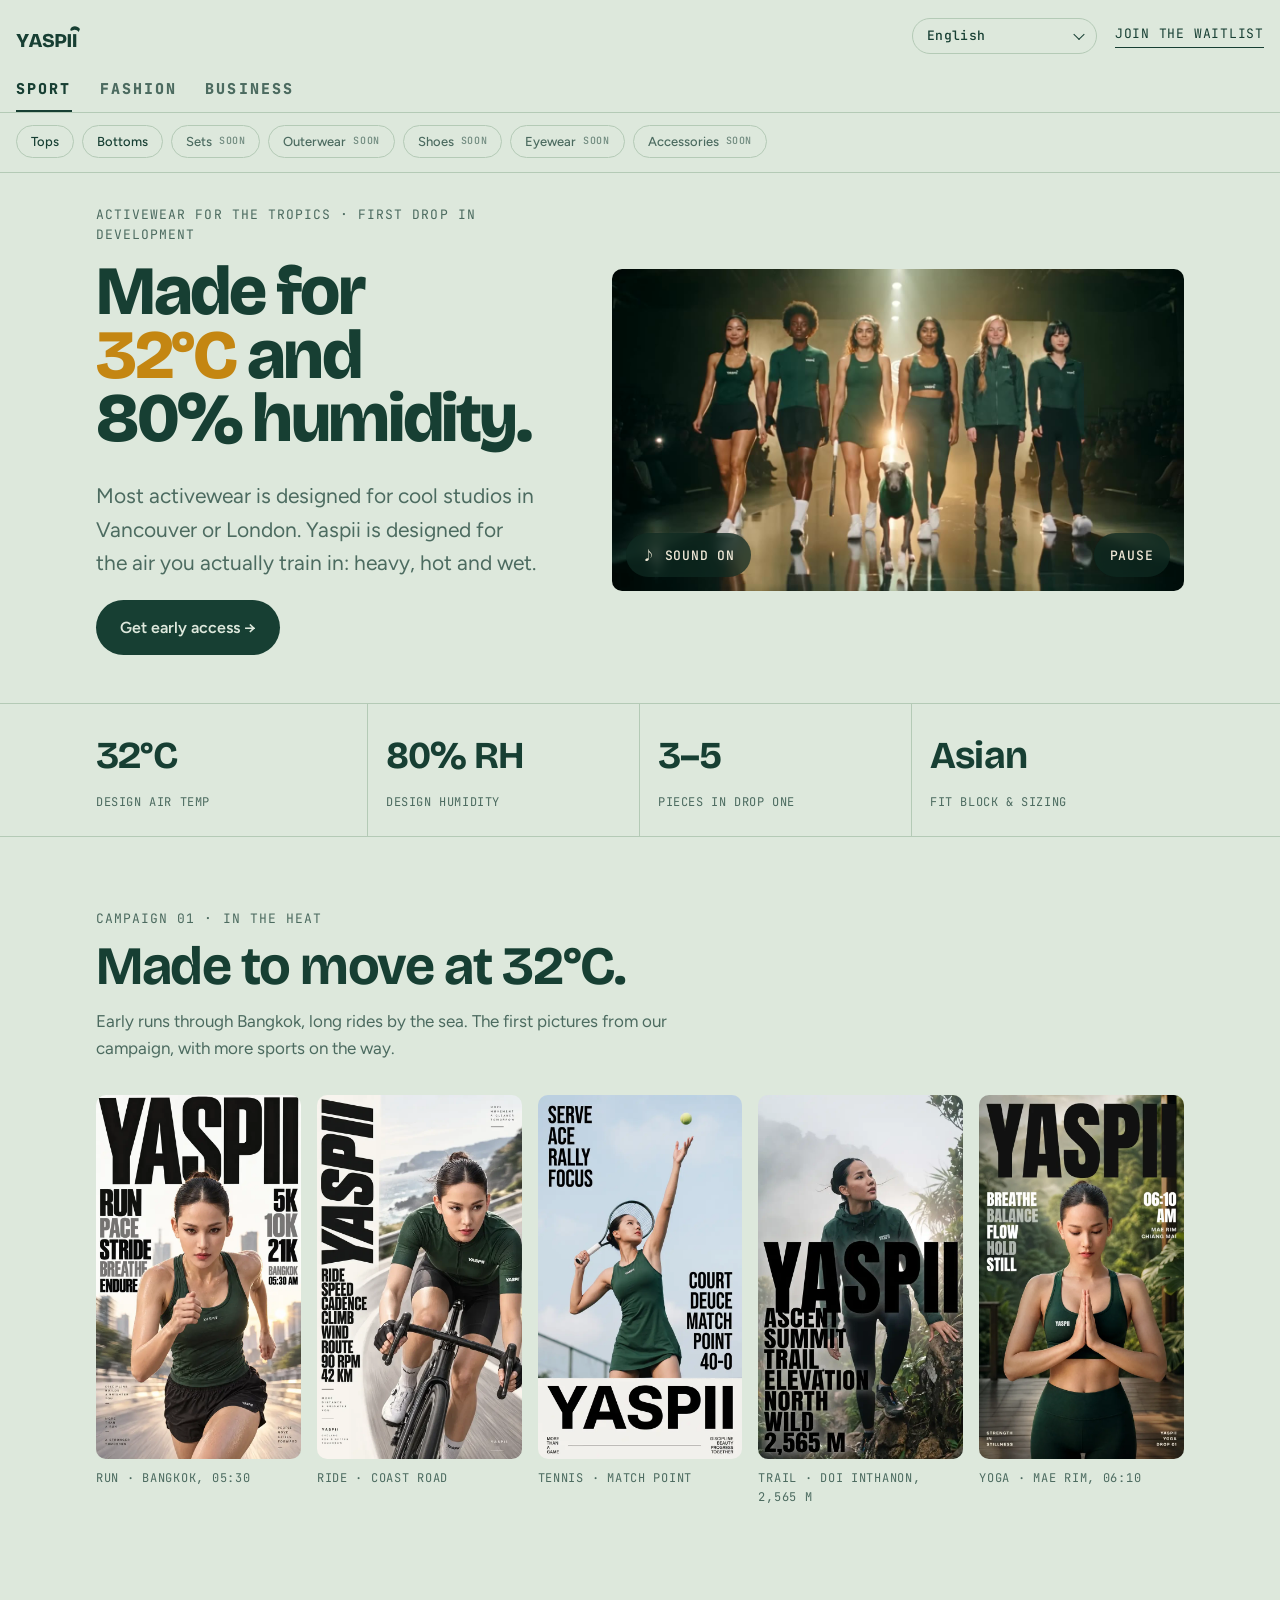
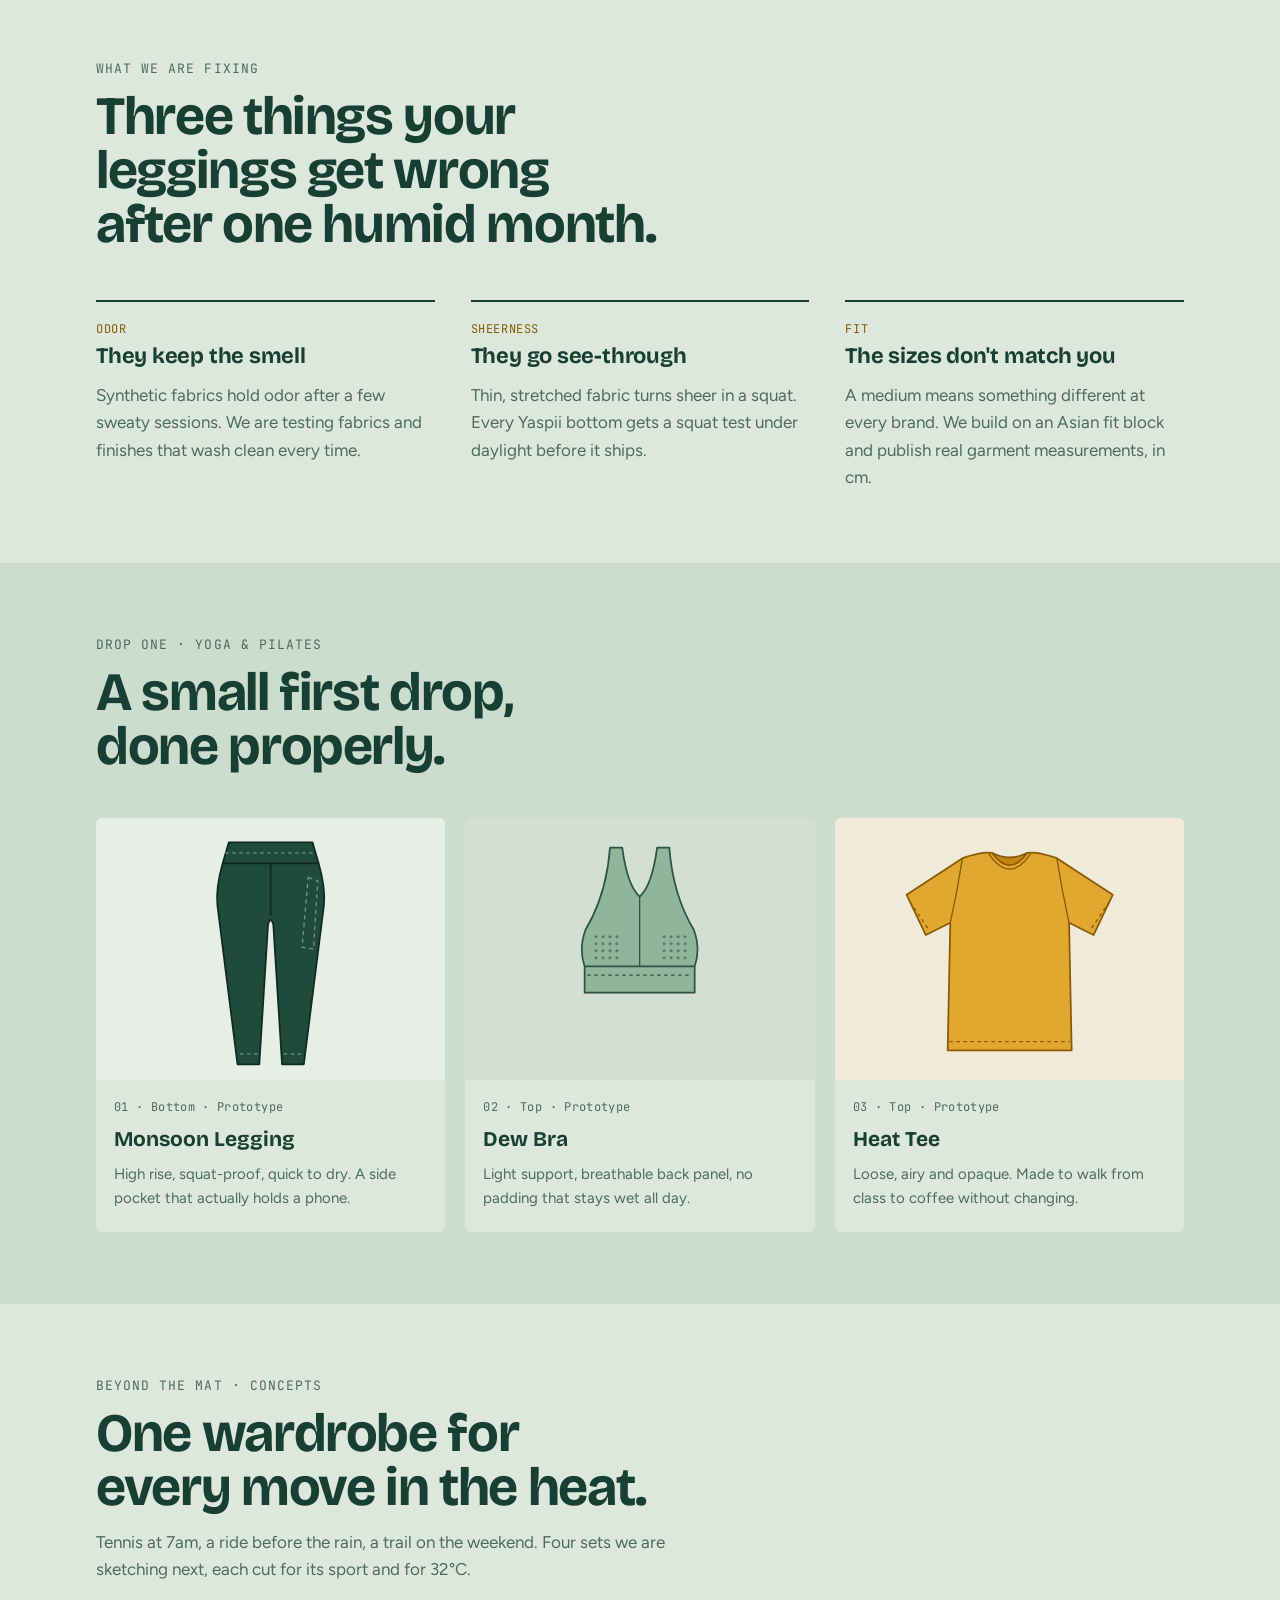
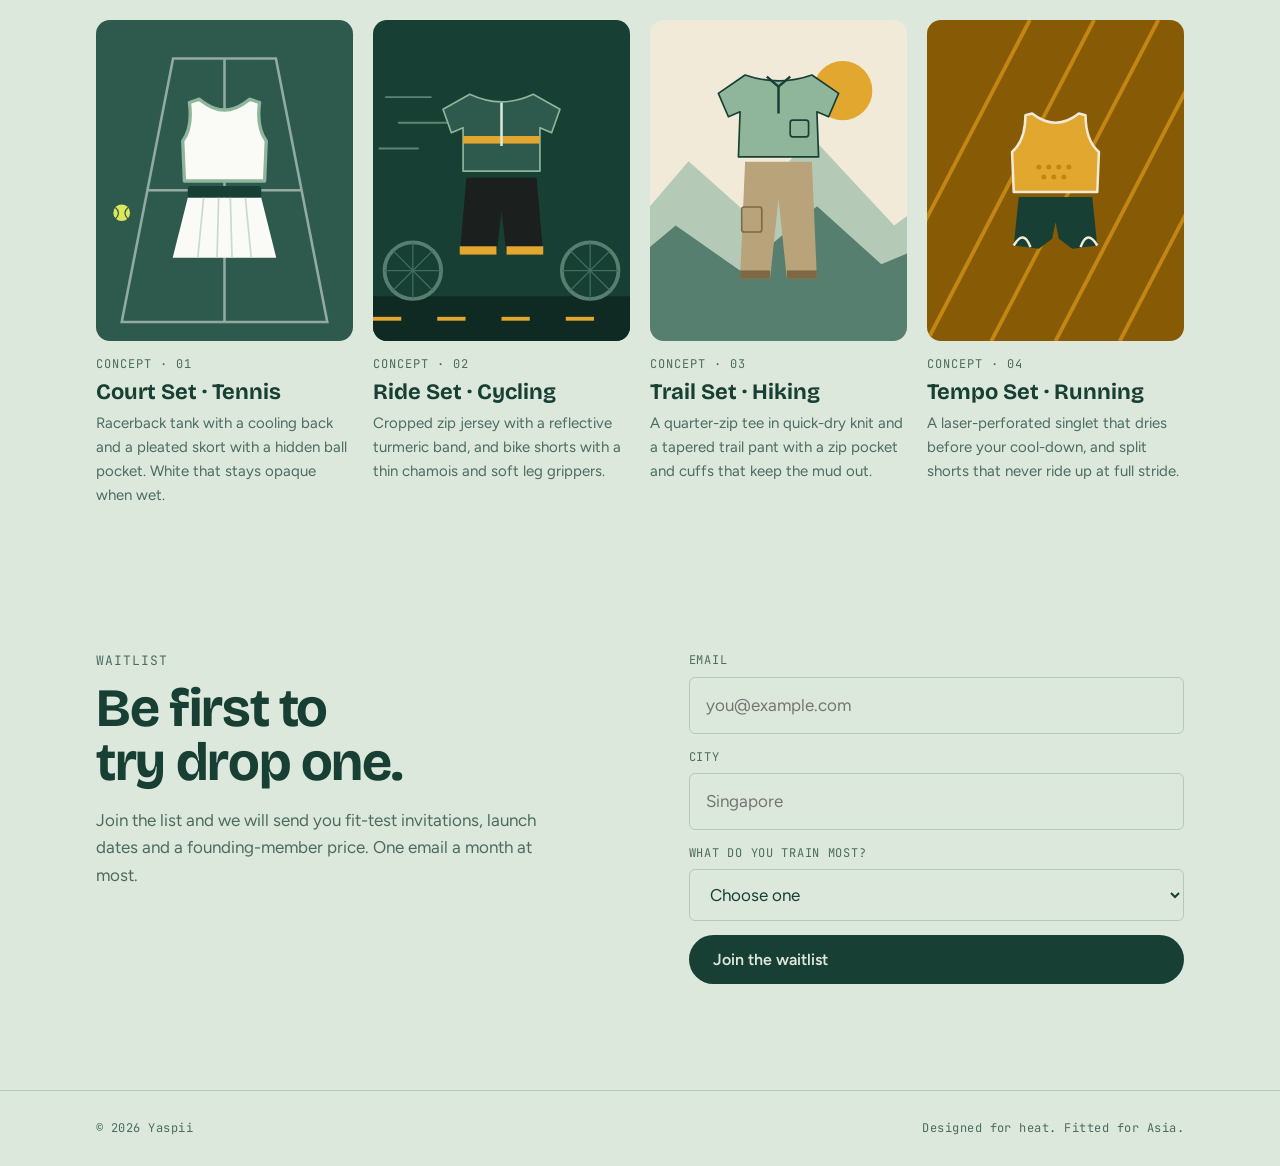
==== index.html @ 57b49bcf "Site: SPORT/FASHION/BUSINESS lines, 10-language switcher, expanded sports list, remove meal tool" ====
<!doctype html>
<html lang="en">
<head>
<meta charset="utf-8">
<meta name="viewport" content="width=device-width, initial-scale=1, viewport-fit=cover">
<title>Yaspii</title>
<link rel="icon" href="img/favicon-32.png" sizes="32x32">
<link rel="apple-touch-icon" href="img/favicon-180.png">
<meta name="description" content="Yaspii — activewear designed for heat, humidity and Asian fit. Join the waitlist for the first drop.">
<link rel="preconnect" href="https://fonts.googleapis.com">
<link rel="preconnect" href="https://fonts.gstatic.com" crossorigin>
<link rel="stylesheet" href="https://fonts.googleapis.com/css2?family=Bricolage+Grotesque:opsz,wght@12..96,500;12..96,700;12..96,800&family=Figtree:wght@400;500;600&family=JetBrains+Mono:wght@400;500&family=Noto+Sans+SC:wght@400;600;800&family=Noto+Sans+Thai:wght@400;600;800&display=swap">
<style>
/* Layout: celadon editorial — type-led hero, a 16:9 film band, a spec strip, then quiet sections on a celadon ground */
:root{
  --bg:#DDE8DC;
  --surface:#CCDCCD;
  --ink:#173F33;
  --muted:#4C6B60;
  --line:#B4CAB6;
  --accent:#C48612;
  --accent-text:#875B05;
  --accent-ink:#173F33;
  --display:"Bricolage Grotesque","Noto Sans Thai","Noto Sans SC","Noto Sans Khmer","Noto Sans Lao","Noto Sans Myanmar",ui-sans-serif,system-ui,sans-serif;
  --body:"Figtree","Noto Sans Thai","Noto Sans SC","Noto Sans Khmer","Noto Sans Lao","Noto Sans Myanmar",ui-sans-serif,system-ui,sans-serif;
  --mono:"JetBrains Mono","Noto Sans Thai","Noto Sans SC",ui-monospace,SFMono-Regular,Menlo,monospace;
}
@media (prefers-color-scheme:dark){:root:not([data-theme="light"]){
  --bg:#0F2A22;--surface:#16352C;--ink:#E1ECE2;--muted:#9DB7AA;--line:#27463C;--accent:#E9B24A;--accent-text:#E9B24A;--accent-ink:#0F2A22;color-scheme:dark}}
:root[data-theme="dark"]{--bg:#0F2A22;--surface:#16352C;--ink:#E1ECE2;--muted:#9DB7AA;--line:#27463C;--accent:#E9B24A;--accent-text:#E9B24A;--accent-ink:#0F2A22;color-scheme:dark}

*{box-sizing:border-box}
body{margin:0;background:var(--bg);color:var(--ink);font-family:var(--body);font-size:17px;line-height:1.6;-webkit-font-smoothing:antialiased}
.wrap{max-width:1120px;margin:0 auto;padding-left:max(16px,env(safe-area-inset-left,0px));padding-right:max(16px,env(safe-area-inset-right,0px))}
a{color:inherit}
:focus-visible{outline:2px solid var(--accent);outline-offset:3px}

/* nav */
nav .wrap{display:flex;justify-content:space-between;align-items:center;padding-block:22px}
.logo{font-family:var(--display);font-weight:800;font-size:26px;letter-spacing:-.02em;text-decoration:none}
.logo{display:inline-flex;color:var(--ink)}.logo svg{height:24px;width:auto;display:block}
.navr{display:flex;align-items:center;gap:18px;flex-wrap:wrap;justify-content:flex-end}
.lang{display:flex;border:1px solid var(--line);border-radius:999px;padding:3px}
.lang button{font:500 12px/1 var(--mono);letter-spacing:.04em;color:var(--muted);background:none;border:0;border-radius:999px;padding:7px 10px;cursor:pointer}
.lang button[aria-pressed="true"]{background:var(--ink);color:var(--bg)}
:lang(th) h1,:lang(zh-CN) h1{line-height:1.12;letter-spacing:-.01em}
:lang(th) h2,:lang(zh-CN) h2{line-height:1.25;letter-spacing:0}
:lang(th) .eyebrow,:lang(th) .tag,:lang(th) label,:lang(th) .spec small,:lang(zh-CN) .eyebrow,:lang(zh-CN) .tag,:lang(zh-CN) label,:lang(zh-CN) .spec small{letter-spacing:.02em}
@media (max-width:520px){.navlink{display:none}}
.navlink{font-family:var(--mono);font-size:13px;letter-spacing:.06em;text-transform:uppercase;text-decoration:none;border-bottom:1px solid var(--ink);padding-bottom:2px}

/* hero */
.hero .wrap{padding-block:32px 48px;display:grid;gap:32px}
.hero-text{display:grid;gap:28px;align-content:center}
@media (min-width:1000px){.hero .wrap{grid-template-columns:minmax(0,.9fr) minmax(0,1.1fr);align-items:center;gap:48px}.hero h1{font-size:clamp(48px,5.4vw,80px)}.hero .hero-row{gap:20px}}
.eyebrow{font-family:var(--mono);font-size:13px;letter-spacing:.08em;text-transform:uppercase;color:var(--muted)}
h1{font-family:var(--display);font-weight:800;font-size:clamp(46px,9vw,118px);line-height:.92;letter-spacing:-.035em;margin:14px 0 0;text-wrap:balance}
h1 em{font-style:normal;color:var(--accent)}
.lede{font-size:clamp(18px,2vw,21px);max-width:34ch;color:var(--muted);margin:0}
.hero-row{display:flex;flex-wrap:wrap;gap:32px;align-items:end;justify-content:space-between}
.btn{display:inline-flex;align-items:center;gap:10px;background:var(--ink);color:var(--bg);font-family:var(--body);font-weight:600;font-size:16px;padding:15px 24px;border-radius:999px;text-decoration:none;border:0;cursor:pointer}
.btn:hover{background:var(--accent);color:var(--accent-ink)}

/* film */
.film .wrap{padding-block:0 48px}
.hero-video{display:block;width:100%;max-width:100%;aspect-ratio:16/9;object-fit:cover;border-radius:6px;background:var(--surface)}

/* spec strip */
.spec{border-block:1px solid var(--line)}
.spec .wrap{display:grid;grid-template-columns:repeat(4,1fr);padding-block:0}
.spec .wrap>div{padding:22px 18px 22px 0;border-right:1px solid var(--line)}
.spec .wrap>div:last-child{border-right:0}
.spec .wrap>div+div{padding-left:18px}
.spec b{display:block;font-family:var(--display);font-weight:700;font-size:clamp(26px,3.4vw,38px);letter-spacing:-.02em;font-variant-numeric:tabular-nums}
.spec small{font-family:var(--mono);font-size:12px;letter-spacing:.05em;text-transform:uppercase;color:var(--muted)}
@media (max-width:720px){.spec .wrap{grid-template-columns:repeat(2,1fr)}.spec .wrap>div:nth-child(2){border-right:0}.spec .wrap>div:nth-child(-n+2){border-bottom:1px solid var(--line)}.spec .wrap>div:nth-child(3){padding-left:0}}

/* sections */
section{padding-block:72px}
h2{font-family:var(--display);font-weight:700;font-size:clamp(32px,4.6vw,54px);line-height:1;letter-spacing:-.025em;margin:10px 0 0;text-wrap:balance;max-width:18ch}
.problems{display:grid;grid-template-columns:repeat(3,1fr);gap:36px;margin-top:48px}
.problems article{min-width:0;border-top:2px solid var(--ink);padding-top:18px}
.problems h3{font-family:var(--display);font-weight:700;font-size:22px;letter-spacing:-.01em;margin:0 0 8px}
.problems p{margin:0;color:var(--muted)}
.tag{font-family:var(--mono);font-size:12px;color:var(--accent-text);letter-spacing:.05em;text-transform:uppercase}
@media (max-width:820px){.problems{grid-template-columns:1fr;gap:28px}}

/* drop */
.drop{background:var(--surface)}
.pieces{display:grid;grid-template-columns:repeat(3,1fr);gap:20px;margin-top:44px}
.piece{background:var(--bg);border-radius:6px;overflow:hidden;min-width:0;display:flex;flex-direction:column}
.swatch{aspect-ratio:4/3;max-width:100%;position:relative;background:var(--sw)}
.swatch svg{position:absolute;inset:0;width:100%;height:100%}
.piece .info{padding:18px 18px 22px;display:grid;gap:6px}
.piece h3{font-family:var(--display);font-weight:700;font-size:21px;margin:0}
.piece p{margin:0;color:var(--muted);font-size:15px}
.meta{font-family:var(--mono);font-size:12px;color:var(--muted);letter-spacing:.03em}
@media (max-width:820px){.pieces{grid-template-columns:1fr}}

/* waitlist */
.join .wrap{display:grid;grid-template-columns:1.1fr 1fr;gap:48px;align-items:start}
.join p{color:var(--muted);max-width:42ch}
form{display:grid;gap:14px}
label{font-family:var(--mono);font-size:12px;letter-spacing:.06em;text-transform:uppercase;color:var(--muted)}
input,select{width:100%;font:inherit;font-size:17px;color:var(--ink);background:var(--bg);border:1px solid var(--line);border-radius:6px;padding:14px 16px}
input:focus,select:focus{outline:2px solid var(--accent);outline-offset:0;border-color:transparent}
.field{display:grid;gap:6px}
.note{font-size:14px;color:var(--muted);min-height:1.4em;margin:0}
@media (max-width:820px){.join .wrap{grid-template-columns:1fr;gap:28px}}

footer{border-top:1px solid var(--line)}
footer .wrap{display:flex;flex-wrap:wrap;gap:16px;justify-content:space-between;padding-block:28px;font-family:var(--mono);font-size:12px;color:var(--muted);letter-spacing:.04em}

@media (prefers-reduced-motion:no-preference){
  h1{animation:rise .9s cubic-bezier(.2,.7,.2,1) both}
  @keyframes rise{from{transform:translateY(18px);opacity:.15}to{transform:none;opacity:1}}
}
/* moves: 4 concept sets with animated scenes */
.mv-lede{color:var(--muted);max-width:52ch;margin:14px 0 0}
.mv-grid{display:grid;grid-template-columns:repeat(4,minmax(0,1fr));gap:20px;margin-top:36px}
@media (max-width:980px){.mv-grid{grid-template-columns:repeat(2,minmax(0,1fr))}}
@media (max-width:520px){.mv-grid{grid-template-columns:1fr}}
.mv-scene{width:100%;height:auto;display:block;border-radius:14px}
.mv-meta{font-family:var(--mono);font-size:12px;letter-spacing:.08em;text-transform:uppercase;color:var(--muted);margin-top:14px}
.mv-card h3{font-family:var(--display);font-size:22px;line-height:1.15;margin:6px 0 6px}
.mv-card p{margin:0;color:var(--muted);font-size:15px}
.mv-fit{animation:mvBob 3s ease-in-out infinite}
.mv-ball-x{animation:mvBallX 1.6s linear infinite alternate}
.mv-ball-y{animation:mvBallY .8s cubic-bezier(.3,0,.7,1) infinite alternate}
.mv-wheel{animation:mvSpin 1s linear infinite}
.mv-road{animation:mvRoad .8s linear infinite}
.mv-speed{animation:mvSpeed 1.2s ease-in-out infinite}
.mv-far{animation:mvDrift 14s ease-in-out infinite alternate}
.mv-near{animation:mvDrift 9s ease-in-out infinite alternate-reverse}
.mv-sun{animation:mvSun 6s ease-in-out infinite alternate}
.mv-lanes{animation:mvLanes .9s linear infinite}
.mv-fit,.mv-ball-x,.mv-ball-y,.mv-road,.mv-speed,.mv-far,.mv-near,.mv-sun,.mv-lanes{transform-box:view-box}
@keyframes mvBob{50%{translate:0 -8px}}
@keyframes mvBallX{to{translate:320px 0}}
@keyframes mvBallY{from{translate:0 40px}to{translate:0 -200px}}
@keyframes mvSpin{to{rotate:360deg}}
@keyframes mvRoad{to{translate:-100px 0}}
@keyframes mvSpeed{50%{translate:30px 0;opacity:.2}}
@keyframes mvDrift{to{translate:-40px 0}}
@keyframes mvSun{to{translate:0 16px}}
@keyframes mvLanes{to{translate:-100px 0}}
@media (prefers-reduced-motion:reduce){.moves svg *{animation:none!important}}
/* campaign gallery (data in campaign.js) */
.cp-head{display:flex;justify-content:space-between;align-items:end;gap:20px;flex-wrap:wrap}
.cp-lede{color:var(--muted);max-width:52ch;margin:14px 0 0}
.cp-nav{display:flex;gap:8px}
.cp-nav button{width:48px;height:48px;border-radius:50%;border:1px solid var(--ink);background:none;color:var(--ink);font-size:20px;cursor:pointer}
.cp-nav button:hover{background:var(--ink);color:var(--bg)}
.cp-track{list-style:none;margin:32px 0 0;padding:0 0 8px;display:grid;grid-auto-flow:column;grid-auto-columns:clamp(240px,27vw,340px);gap:16px;overflow-x:auto;scroll-snap-type:x mandatory;scrollbar-width:thin}
.cp-item{scroll-snap-align:start;margin:0}
.cp-open{display:block;width:100%;padding:0;border:0;background:var(--surface);border-radius:10px;overflow:hidden;cursor:zoom-in}
.cp-open img{display:block;width:100%;height:auto;aspect-ratio:9/16;object-fit:cover;transition:transform .5s ease}
.cp-open:hover img{transform:scale(1.03)}
.cp-ph{aspect-ratio:9/16;border-radius:10px;border:1.5px dashed var(--line);background:var(--surface);display:flex;flex-direction:column;justify-content:flex-end;padding:20px;gap:6px}
.cp-ph-sport{font-family:var(--display);font-weight:800;font-size:clamp(34px,4vw,48px);line-height:1;letter-spacing:-.02em;color:var(--ink);opacity:.35;text-transform:uppercase}
.cp-ph-note{font-family:var(--mono);font-size:12px;letter-spacing:.08em;text-transform:uppercase;color:var(--muted)}
.cp-cap{font-family:var(--mono);font-size:12px;letter-spacing:.06em;text-transform:uppercase;color:var(--muted);margin:10px 0 0}
.cp-film{margin-top:40px;border-radius:10px;overflow:hidden;background:var(--ink);color:var(--bg);aspect-ratio:16/9}
.cp-film:not(.has-film){aspect-ratio:21/9}
@media (max-width:640px){.cp-film:not(.has-film){aspect-ratio:16/9}}
.cp-film video{display:block;width:100%;height:100%;object-fit:cover}
.cp-film-ph{height:100%;display:flex;flex-direction:column;align-items:center;justify-content:center;gap:10px;text-align:center;padding:16px}
.cp-film-ph svg{width:64px;height:64px;color:#E2A72E}
.cp-film-t{font-family:var(--display);font-weight:800;font-size:clamp(26px,4vw,44px);letter-spacing:-.02em}
.cp-film-s{font-family:var(--mono);font-size:12px;letter-spacing:.1em;text-transform:uppercase;opacity:.75}
.hf{position:relative;border-radius:10px;overflow:hidden;background:var(--ink)}
.hf video{border-radius:0;background:var(--ink)}
.hf-btn{position:absolute;bottom:14px;left:14px;min-height:44px;padding:10px 16px;border-radius:999px;border:0;background:rgba(15,42,34,.72);color:#F1EAD8;font:500 13px/1 var(--mono);letter-spacing:.06em;text-transform:uppercase;cursor:pointer;backdrop-filter:blur(6px)}
.hf-btn:hover{background:#F1EAD8;color:#173F33}
.hf-play{left:auto;right:14px}
@media (min-width:900px){.cp-track{grid-auto-flow:row;grid-template-columns:repeat(5,minmax(0,1fr));grid-auto-columns:auto;overflow:visible}.cp-nav{display:none}}
.cp-dialog{border:0;padding:0;background:transparent;max-width:min(92vw,560px);max-height:92vh}
.cp-dialog::backdrop{background:rgba(10,24,19,.86)}
.cp-dialog img{display:block;max-width:100%;max-height:88vh;width:auto;height:auto;border-radius:8px;margin:0 auto}
.cp-close{position:fixed;top:16px;right:16px;width:48px;height:48px;border-radius:50%;border:0;background:#F1EAD8;color:#173F33;font-size:22px;cursor:pointer}
@media (prefers-reduced-motion:reduce){.cp-open img{transition:none}.cp-open:hover img{transform:none}}
</style>
<link rel="stylesheet" href="nav.css?v=20261103">
</head>
<body>

<header class="yh">
  <div class="wrap yh-top">
    <a class="logo" href="index.html" aria-label="Yaspii home"><svg aria-hidden="true" focusable="false" xmlns="http://www.w3.org/2000/svg" viewBox="-10 -1177 3289 1227"><g fill="currentColor"><g transform="scale(1 -1)"><path transform="translate(0.0 0)" d="M251 0V203L4 660H198L329 347H335L466 660H658L413 205V0Z"/><path transform="translate(632.0 0)" d="M14 0 238 660H474L698 0H522L485 124H227L190 0ZM453 232 364 534H348L259 232Z"/><path transform="translate(1314.0 0)" d="M331 -14Q267 -14 215.0 -2.0Q163 10 125.0 34.5Q87 59 65.0 97.0Q43 135 39 185L180 232Q183 190 204.0 162.0Q225 134 260.5 120.5Q296 107 340 107Q382 107 410.5 117.5Q439 128 453.5 144.5Q468 161 468 180Q468 202 449.0 216.5Q430 231 397.0 241.5Q364 252 320 262Q270 274 222.0 288.0Q174 302 135.0 324.5Q96 347 73.5 382.5Q51 418 51 472Q51 533 82.0 578.0Q113 623 173.0 648.5Q233 674 321 674Q408 674 469.0 649.0Q530 624 563.0 579.5Q596 535 599 476L455 435Q455 464 445.5 486.0Q436 508 419.0 522.5Q402 537 377.0 544.5Q352 552 320 552Q282 552 255.5 543.0Q229 534 216.0 519.5Q203 505 203 486Q203 462 223.5 446.5Q244 431 279.5 420.5Q315 410 358 400Q401 391 447.0 377.5Q493 364 533.0 342.0Q573 320 597.5 282.5Q622 245 622 188Q622 127 589.5 81.5Q557 36 492.0 11.0Q427 -14 331 -14Z"/><path transform="translate(1942.0 0)" d="M69 0V660H345Q409 660 460.5 645.0Q512 630 549.0 600.5Q586 571 605.5 525.5Q625 480 625 419Q625 341 589.5 288.0Q554 235 484.5 208.0Q415 181 311 181H230V0ZM230 537V305H334Q399 305 431.0 332.0Q463 359 463 423Q463 479 433.5 508.0Q404 537 340 537Z"/><path transform="translate(2566.0 0)" d="M69 0V660H233V0Z"/><path transform="translate(2839.0 0)" d="M69 0V660H233V0Z"/></g><g transform="translate(3014.6 -764.0) scale(9.0786) translate(-89 -68)"><path d="M116 50 C100 28 68 32 62 52 C60 61 69 63 76 58 C86 51 100 56 109 68 Z"/></g></g></svg></a>
    <div class="yh-r">
      <label class="yh-lang"><span class="sr" data-i18n="nav.lang">Language</span><select data-lang-select><option value="en" lang="en" selected>English</option><option value="th" lang="th">ไทย</option><option value="zh" lang="zh-CN">中文</option><option value="vi" lang="vi">Tiếng Việt</option><option value="id" lang="id">Bahasa Indonesia</option><option value="ms" lang="ms">Bahasa Melayu</option><option value="fil" lang="fil">Filipino</option><option value="km" lang="km">ខ្មែរ</option><option value="lo" lang="lo">ລາວ</option><option value="my" lang="my">မြန်မာ</option></select></label>
      <a class="yh-join" href="#join" data-i18n="nav.join">Join the waitlist</a>
    </div>
  </div>
  <nav class="wrap yh-lines" aria-label="Collections" data-i18n-aria="nav.lines"><a href="index.html" aria-current="page" data-i18n="nav.sport">SPORT</a><a href="fashion.html" data-i18n="nav.fashion">FASHION</a><a href="business.html" data-i18n="nav.business">BUSINESS</a></nav>
  <nav class="wrap yh-cats" aria-label="Shop by category" data-i18n-aria="nav.shop"><a href="index.html#drop" data-i18n="cat.tops">Tops</a><a href="index.html#drop" data-i18n="cat.bottoms">Bottoms</a><span class="c"><span data-i18n="cat.sets">Sets</span><small data-i18n="nav.soon">Soon</small></span><span class="c"><span data-i18n="cat.outer">Outerwear</span><small data-i18n="nav.soon">Soon</small></span><span class="c"><span data-i18n="cat.shoes">Shoes</span><small data-i18n="nav.soon">Soon</small></span><span class="c"><span data-i18n="cat.eyewear">Eyewear</span><small data-i18n="nav.soon">Soon</small></span><span class="c"><span data-i18n="cat.acc">Accessories</span><small data-i18n="nav.soon">Soon</small></span></nav>
</header>

<header class="hero" id="top"><div class="wrap">
  <div class="hero-text">
  <div>
    <div class="eyebrow" data-i18n="hero.eyebrow">Activewear for the tropics · First drop in development</div>
    <h1 data-i18n-html="hero.h1">Made for <em>32°C</em> and 80% humidity.</h1>
  </div>
  <div class="hero-row">
    <p class="lede" data-i18n="hero.lede">Most activewear is designed for cool studios in Vancouver or London. Yaspii is designed for the air you actually train in: heavy, hot and wet.</p>
    <a class="btn" href="#join" data-i18n="hero.cta">Get early access →</a>
  </div>
  </div>
  <div class="hf">
    <video class="hero-video" id="hero-film" autoplay muted loop playsinline preload="metadata" poster="img/film-poster.jpg" aria-label="Yaspii brand film">
      <source src="img/yaspii-film.mp4" type="video/mp4">
    </video>
    <button type="button" class="hf-btn" id="hf-sound" aria-pressed="false"><span aria-hidden="true">♪</span> <span id="hf-sound-t">Sound on</span></button>
    <button type="button" class="hf-btn hf-play" id="hf-play" aria-pressed="true"><span id="hf-play-t">Pause</span></button>
  </div>
</div></header>


<div class="spec" aria-label="Design targets"><div class="wrap">
  <div><b>32°C</b><small data-i18n="spec.temp">Design air temp</small></div>
  <div><b>80% RH</b><small data-i18n="spec.rh">Design humidity</small></div>
  <div><b>3–5</b><small data-i18n="spec.pieces">Pieces in drop one</small></div>
  <div><b data-i18n="spec.fitv">Asian</b><small data-i18n="spec.fit">Fit block & sizing</small></div>
</div></div>

<section class="campaign" id="campaign"><div class="wrap">
<div class="cp-head"><div>
<div class="eyebrow" data-i18n="cp.eyebrow">Campaign 01 · In the heat</div>
<h2 data-i18n="cp.h2">Made to move at 32°C.</h2>
<p class="cp-lede" data-i18n="cp.p">Early runs through Bangkok, long rides by the sea. The first pictures from our campaign, with more sports on the way.</p>
</div>
<div class="cp-nav"><button type="button" id="cp-prev" aria-label="Previous photos">←</button><button type="button" id="cp-next" aria-label="Next photos">→</button></div></div>
<ul class="cp-track" id="cp-track"></ul>
</div>
<dialog class="cp-dialog" id="cp-dialog"><button type="button" class="cp-close" aria-label="Close">✕</button><img alt=""></dialog>
</section>
<section><div class="wrap">
  <div class="eyebrow" data-i18n="fix.eyebrow">What we are fixing</div>
  <h2 data-i18n="fix.h2">Three things your leggings get wrong after one humid month.</h2>
  <div class="problems">
    <article><div class="tag" data-i18n="fix.odor.tag">Odor</div><h3 data-i18n="fix.odor.h3">They keep the smell</h3><p data-i18n="fix.odor.p">Synthetic fabrics hold odor after a few sweaty sessions. We are testing fabrics and finishes that wash clean every time.</p></article>
    <article><div class="tag" data-i18n="fix.sheer.tag">Sheerness</div><h3 data-i18n="fix.sheer.h3">They go see-through</h3><p data-i18n="fix.sheer.p">Thin, stretched fabric turns sheer in a squat. Every Yaspii bottom gets a squat test under daylight before it ships.</p></article>
    <article><div class="tag" data-i18n="fix.fit.tag">Fit</div><h3 data-i18n="fix.fit.h3">The sizes don't match you</h3><p data-i18n="fix.fit.p">A medium means something different at every brand. We build on an Asian fit block and publish real garment measurements, in cm.</p></article>
  </div>
</div></section>

<section class="drop"><div class="wrap">
  <div class="eyebrow" data-i18n="drop.eyebrow">Drop one · Yoga & Pilates</div>
  <h2 data-i18n="drop.h2">A small first drop, done properly.</h2>
  <div class="pieces">
    <article class="piece">
      <div class="swatch" style="--sw:#E6EEE5" aria-hidden="true"><svg viewBox="0 0 400 300" preserveAspectRatio="xMidYMid meet"><rect width="400" height="300" fill="#E6EEE5"/><g stroke="#0F2A22" stroke-width="2" stroke-linejoin="round" fill="none"><path d="M152 28H248L255 52Q263 80 261 100L238 282H213L203 122Q200 112 197 122L187 282H162L139 100Q137 80 145 52Z" fill="#1F4A3D"/><path d="M145 52H255"/><path d="M148 40H252" stroke="#6E9483" stroke-dasharray="4 4" stroke-width="1.5"/><path d="M200 52V112"/><path d="M243 68L254 72L249 150L236 148Z" stroke="#6E9483" stroke-dasharray="5 4" stroke-width="1.5"/><path d="M165 270H185M215 270H236" stroke="#6E9483" stroke-dasharray="4 4" stroke-width="1.5"/></g></svg></div>
      <div class="info"><div class="meta" data-i18n="p1.meta">01 · Bottom · Prototype</div><h3>Monsoon Legging</h3><p data-i18n="p1.p">High rise, squat-proof, quick to dry. A side pocket that actually holds a phone.</p></div>
    </article>
    <article class="piece">
      <div class="swatch" style="--sw:#D2E0D3" aria-hidden="true"><svg viewBox="0 0 400 300" preserveAspectRatio="xMidYMid meet"><rect width="400" height="300" fill="#D2E0D3"/><g stroke="#2E5244" stroke-width="2" stroke-linejoin="round" fill="none"><path d="M166 34H180Q186 78 200 90Q214 78 220 34H234Q238 88 262 128Q270 150 263 170V200H137V170Q130 150 138 128Q162 88 166 34Z" fill="#8FB59A"/><path d="M137 170H263"/><path d="M140 180H260" stroke="#2E5244" stroke-dasharray="4 4" stroke-width="1.5"/><path d="M200 90V170" stroke-width="1.5"/></g><g fill="#2E5244" opacity=".55"><circle cx="150" cy="136" r="1.8"/><circle cx="158" cy="136" r="1.8"/><circle cx="166" cy="136" r="1.8"/><circle cx="174" cy="136" r="1.8"/><circle cx="228" cy="136" r="1.8"/><circle cx="236" cy="136" r="1.8"/><circle cx="244" cy="136" r="1.8"/><circle cx="252" cy="136" r="1.8"/><circle cx="150" cy="144" r="1.8"/><circle cx="158" cy="144" r="1.8"/><circle cx="166" cy="144" r="1.8"/><circle cx="174" cy="144" r="1.8"/><circle cx="228" cy="144" r="1.8"/><circle cx="236" cy="144" r="1.8"/><circle cx="244" cy="144" r="1.8"/><circle cx="252" cy="144" r="1.8"/><circle cx="150" cy="152" r="1.8"/><circle cx="158" cy="152" r="1.8"/><circle cx="166" cy="152" r="1.8"/><circle cx="174" cy="152" r="1.8"/><circle cx="228" cy="152" r="1.8"/><circle cx="236" cy="152" r="1.8"/><circle cx="244" cy="152" r="1.8"/><circle cx="252" cy="152" r="1.8"/><circle cx="150" cy="160" r="1.8"/><circle cx="158" cy="160" r="1.8"/><circle cx="166" cy="160" r="1.8"/><circle cx="174" cy="160" r="1.8"/><circle cx="228" cy="160" r="1.8"/><circle cx="236" cy="160" r="1.8"/><circle cx="244" cy="160" r="1.8"/><circle cx="252" cy="160" r="1.8"/></g></svg></div>
      <div class="info"><div class="meta" data-i18n="p2.meta">02 · Top · Prototype</div><h3>Dew Bra</h3><p data-i18n="p2.p">Light support, breathable back panel, no padding that stays wet all day.</p></div>
    </article>
    <article class="piece">
      <div class="swatch" style="--sw:#F1EAD8" aria-hidden="true"><svg viewBox="0 0 400 300" preserveAspectRatio="xMidYMid meet"><rect width="400" height="300" fill="#F1EAD8"/><g stroke="#8A5A05" stroke-width="2" stroke-linejoin="round" fill="none"><path d="M146 46Q168 38 180 40Q200 62 220 40Q232 38 254 46L318 88L296 134L268 120L271 266H129L132 120L104 134L82 88Z" fill="#E2A72E"/><path d="M180 40Q200 50 220 40Q200 68 180 40Z" fill="#C48612"/><path d="M176 41Q200 76 224 41" stroke-width="1.5"/><path d="M146 46Q140 84 132 120M254 46Q260 84 268 120" stroke-width="1.5"/><path d="M131 256H269" stroke-dasharray="4 4" stroke-width="1.5"/><path d="M106 126L86 96M294 126L314 96" stroke-dasharray="4 4" stroke-width="1.5"/></g></svg></div>
      <div class="info"><div class="meta" data-i18n="p3.meta">03 · Top · Prototype</div><h3>Heat Tee</h3><p data-i18n="p3.p">Loose, airy and opaque. Made to walk from class to coffee without changing.</p></div>
    </article>
  </div>
</div></section>

<section class="moves" id="moves"><div class="wrap">
<div class="eyebrow" data-i18n="mv.eyebrow">Beyond the mat · Concepts</div>
<h2 data-i18n="mv.h2">One wardrobe for every move in the heat.</h2>
<p class="mv-lede" data-i18n="mv.p">Tennis at 7am, a ride before the rain, a trail on the weekend. Four sets we are sketching next, each cut for its sport and for 32°C.</p>
<div class="mv-grid">

<article class="mv-card">
<svg class="mv-scene" viewBox="0 0 400 500" aria-hidden="true">
<rect width="400" height="500" fill="#2E5A4E"/>
<g stroke="#E6EEE5" stroke-width="4" fill="none" opacity=".55"><path d="M40 470 L120 60 L280 60 L360 470 Z"/><path d="M80 265 L320 265"/><path d="M200 60 L200 470"/></g>
<g class="mv-ball-x"><g class="mv-ball-y"><circle cx="40" cy="300" r="13" fill="#DCE85A"/><path d="M30 292 Q40 300 30 310 M50 292 Q40 300 50 310" stroke="#2E5A4E" stroke-width="2" fill="none"/></g></g>
<g class="mv-fit" transform="translate(70 105) scale(1.3)">
<path d="M70 14 Q100 40 130 14 L142 18 Q138 48 150 64 L148 112 L52 112 L50 64 Q62 48 58 18 Z" fill="#FAFAF7" stroke="#8FB59A" stroke-width="4" stroke-linejoin="round"/>
<rect x="56" y="118" width="88" height="14" rx="3" fill="#173F33"/>
<path d="M56 132 L144 132 L162 204 L38 204 Z" fill="#FAFAF7"/>
<g stroke="#C9D9CE" stroke-width="2"><path d="M75 132 L68 204"/><path d="M93 132 L91 204"/><path d="M107 132 L109 204"/><path d="M125 132 L132 204"/></g>
</g>
</svg>
<div class="mv-meta"><span data-i18n="mv.c">Concept</span> · 01</div>
<h3 data-i18n="mv1.h">Court Set · Tennis</h3>
<p data-i18n="mv1.p">Racerback tank with a cooling back and a pleated skort with a hidden ball pocket. White that stays opaque when wet.</p>
</article>

<article class="mv-card">
<svg class="mv-scene" viewBox="0 0 400 500" aria-hidden="true">
<rect width="400" height="500" fill="#173F33"/>
<rect y="430" width="400" height="70" fill="#0F2A22"/>
<g class="mv-road"><rect x="0" y="462" width="44" height="6" fill="#E2A72E"/><rect x="100" y="462" width="44" height="6" fill="#E2A72E"/><rect x="200" y="462" width="44" height="6" fill="#E2A72E"/><rect x="300" y="462" width="44" height="6" fill="#E2A72E"/><rect x="400" y="462" width="44" height="6" fill="#E2A72E"/></g>
<g class="mv-wheel" style="transform-origin:62px 390px"><circle cx="62" cy="390" r="44" fill="none" stroke="#567F6F" stroke-width="6"/><path d="M62 346 L62 434 M18 390 L106 390 M31 359 L93 421 M93 359 L31 421" stroke="#3F6E5F" stroke-width="2"/></g>
<g class="mv-wheel" style="transform-origin:338px 390px"><circle cx="338" cy="390" r="44" fill="none" stroke="#567F6F" stroke-width="6"/><path d="M338 346 L338 434 M294 390 L382 390 M307 359 L369 421 M369 359 L307 421" stroke="#3F6E5F" stroke-width="2"/></g>
<g stroke="#8FB59A" stroke-width="3" stroke-linecap="round" opacity=".6" class="mv-speed"><path d="M20 120 L90 120"/><path d="M40 160 L120 160"/><path d="M10 200 L70 200"/></g>
<g class="mv-fit" transform="translate(70 100) scale(1.3)">
<path d="M62 12 Q100 30 138 12 L170 30 L160 58 L146 52 L146 104 L54 104 L54 52 L40 58 L30 30 Z" fill="#2E5A4E" stroke="#8FB59A" stroke-width="2" stroke-linejoin="round"/>
<rect x="54" y="62" width="92" height="9" fill="#E2A72E"/>
<path d="M100 22 L100 74" stroke="#DDE8DC" stroke-width="3"/>
<path d="M58 112 L142 112 L150 204 L106 204 L100 152 L94 204 L50 204 Z" fill="#1B1F1D"/>
<rect x="50" y="194" width="44" height="10" fill="#E2A72E"/><rect x="106" y="194" width="44" height="10" fill="#E2A72E"/>
</g>
</svg>
<div class="mv-meta"><span data-i18n="mv.c">Concept</span> · 02</div>
<h3 data-i18n="mv2.h">Ride Set · Cycling</h3>
<p data-i18n="mv2.p">Cropped zip jersey with a reflective turmeric band, and bike shorts with a thin chamois and soft leg grippers.</p>
</article>

<article class="mv-card">
<svg class="mv-scene" viewBox="0 0 400 500" aria-hidden="true">
<rect width="400" height="500" fill="#F1EAD8"/>
<circle class="mv-sun" cx="300" cy="110" r="46" fill="#E2A72E"/>
<g class="mv-far"><path d="M-60 360 L60 220 L150 300 L250 180 L380 320 L460 260 L460 500 L-60 500 Z" fill="#B4CAB6"/></g>
<g class="mv-near"><path d="M-80 420 L40 320 L140 390 L260 290 L360 380 L480 330 L480 500 L-80 500 Z" fill="#567F6F"/></g>
<g class="mv-fit" transform="translate(70 70) scale(1.3)">
<path d="M60 12 Q100 26 140 12 L172 34 L160 62 L146 56 L148 110 L52 110 L54 56 L40 62 L28 34 Z" fill="#8FB59A" stroke="#173F33" stroke-width="2" stroke-linejoin="round"/>
<path d="M86 14 L100 26 L114 14" fill="none" stroke="#173F33" stroke-width="3"/><path d="M100 26 L100 58" stroke="#173F33" stroke-width="3"/>
<rect x="114" y="66" width="22" height="20" rx="3" fill="none" stroke="#173F33" stroke-width="2"/>
<path d="M60 116 L140 116 L146 256 L110 256 L100 160 L90 256 L54 256 Z" fill="#B9A37A"/>
<rect x="56" y="170" width="24" height="30" rx="3" fill="none" stroke="#7D6A45" stroke-width="2"/>
<rect x="54" y="246" width="36" height="10" fill="#7D6A45"/><rect x="110" y="246" width="36" height="10" fill="#7D6A45"/>
</g>
</svg>
<div class="mv-meta"><span data-i18n="mv.c">Concept</span> · 03</div>
<h3 data-i18n="mv3.h">Trail Set · Hiking</h3>
<p data-i18n="mv3.p">A quarter-zip tee in quick-dry knit and a tapered trail pant with a zip pocket and cuffs that keep the mud out.</p>
</article>

<article class="mv-card">
<svg class="mv-scene" viewBox="0 0 400 500" aria-hidden="true">
<rect width="400" height="500" fill="#875B05"/>
<g class="mv-lanes" stroke="#C48612" stroke-width="6"><path d="M-100 500 L160 0"/><path d="M0 500 L260 0"/><path d="M100 500 L360 0"/><path d="M200 500 L460 0"/><path d="M300 500 L560 0"/><path d="M400 500 L660 0"/></g>
<g class="mv-fit" transform="translate(70 130) scale(1.3)">
<path d="M72 12 Q100 34 128 12 L136 14 Q136 44 152 58 L150 106 L50 106 L48 58 Q64 44 64 14 Z" fill="#E2A72E" stroke="#F1EAD8" stroke-width="3" stroke-linejoin="round"/>
<g fill="#C48612"><circle cx="80" cy="76" r="3"/><circle cx="92" cy="76" r="3"/><circle cx="104" cy="76" r="3"/><circle cx="116" cy="76" r="3"/><circle cx="86" cy="88" r="3"/><circle cx="98" cy="88" r="3"/><circle cx="110" cy="88" r="3"/></g>
<path d="M56 112 L144 112 L150 170 L120 174 L104 162 L100 142 L96 162 L80 174 L50 170 Z" fill="#173F33"/>
<path d="M50 170 Q62 150 70 172 M150 170 Q138 150 130 172" stroke="#F1EAD8" stroke-width="3" fill="none"/>
</g>
</svg>
<div class="mv-meta"><span data-i18n="mv.c">Concept</span> · 04</div>
<h3 data-i18n="mv4.h">Tempo Set · Running</h3>
<p data-i18n="mv4.p">A laser-perforated singlet that dries before your cool-down, and split shorts that never ride up at full stride.</p>
</article>

</div></div></section>
<section class="join" id="join"><div class="wrap">
  <div>
    <div class="eyebrow" data-i18n="join.eyebrow">Waitlist</div>
    <h2 data-i18n="join.h2">Be first to try drop one.</h2>
    <p data-i18n="join.p">Join the list and we will send you fit-test invitations, launch dates and a founding-member price. One email a month at most.</p>
  </div>
  <form id="waitlist" novalidate>
    <div class="field"><label for="email" data-i18n="form.email">Email</label><input id="email" name="email" type="email" autocomplete="email" placeholder="you@example.com" required></div>
    <div class="field"><label for="city" data-i18n="form.city">City</label><input id="city" name="city" type="text" autocomplete="address-level2" placeholder="Singapore" data-i18n-ph="form.city.ph"></div>
    <div class="field"><label for="practice" data-i18n="form.practice">What do you train most?</label>
      <select id="practice" name="practice"><option value="" data-i18n="opt.choose">Choose one</option><option value="running" data-i18n="opt.running">Running</option><option value="trail" data-i18n="opt.trail">Trail running</option><option value="walking" data-i18n="opt.walking">Walking & hiking</option><option value="cycling" data-i18n="opt.cycling">Cycling</option><option value="swimming" data-i18n="opt.swimming">Swimming</option><option value="triathlon" data-i18n="opt.triathlon">Triathlon</option><option value="gym" data-i18n="opt.gym">Gym & strength</option><option value="hiit" data-i18n="opt.hiit">HIIT & CrossFit</option><option value="yoga" data-i18n="opt.yoga">Yoga</option><option value="pilates" data-i18n="opt.pilates">Pilates</option><option value="barre" data-i18n="opt.barre">Barre</option><option value="dance" data-i18n="opt.dance">Dance</option><option value="boxing" data-i18n="opt.boxing">Boxing & Muay Thai</option><option value="martial" data-i18n="opt.martial">Martial arts</option><option value="tennis" data-i18n="opt.tennis">Tennis</option><option value="badminton" data-i18n="opt.badminton">Badminton</option><option value="pickleball" data-i18n="opt.pickleball">Pickleball & padel</option><option value="tabletennis" data-i18n="opt.tabletennis">Table tennis</option><option value="football" data-i18n="opt.football">Football</option><option value="basketball" data-i18n="opt.basketball">Basketball</option><option value="volleyball" data-i18n="opt.volleyball">Volleyball</option><option value="golf" data-i18n="opt.golf">Golf</option><option value="climbing" data-i18n="opt.climbing">Climbing</option><option value="surfing" data-i18n="opt.surfing">Surfing & water sports</option><option value="skate" data-i18n="opt.skate">Skateboarding</option><option value="everyday" data-i18n="opt.everyday">Everyday wear</option><option value="other" data-i18n="opt.other">Other</option></select></div>
    <button class="btn" type="submit" data-i18n="form.submit">Join the waitlist</button>
    <p class="note" id="note" role="status"></p>
  </form>
</div></section>

<footer><div class="wrap">
  <span>© 2026 Yaspii</span>
  <span data-i18n="footer.tag">Designed for heat. Fitted for Asia.</span>
</div></footer>

<script src="i18n.js?v=20261103"></script>
<script src="campaign.js?v=20261103" defer></script>
<script>
(function(){
  var v=document.getElementById("hero-film"); if(!v) return;
  var snd=document.getElementById("hf-sound"), pl=document.getElementById("hf-play");
  function t(){var Y=window.YT||function(k){return k};return {on:Y("hf.on"),off:Y("hf.off"),pause:Y("hf.pause"),play:Y("hf.play")}}
  function sync(){document.getElementById("hf-sound-t").textContent=v.muted?t().on:t().off;snd.setAttribute("aria-pressed",String(!v.muted));
    document.getElementById("hf-play-t").textContent=v.paused?t().play:t().pause;pl.setAttribute("aria-pressed",String(!v.paused));}
  snd.addEventListener("click",function(){v.muted=!v.muted;if(!v.muted){v.currentTime=0;v.play();}sync();});
  pl.addEventListener("click",function(){if(v.paused)v.play();else v.pause();sync();});
  v.addEventListener("play",sync);v.addEventListener("pause",sync);
  document.addEventListener("yaspii:lang",sync);
  var still=false;try{still=matchMedia("(prefers-reduced-motion: reduce)").matches}catch(e){}
  if(!still&&"IntersectionObserver" in window){new IntersectionObserver(function(e){if(e[0].isIntersecting){if(v.muted)v.play().catch(function(){});}else if(v.muted){v.pause();}},{threshold:.35}).observe(v);}
  sync();
})();
</script>

<script>
// Set FORM_ENDPOINT to a form service URL (e.g. Formspree) once the site is hosted.
const FORM_ENDPOINT = "";
const form = document.getElementById('waitlist');
const note = document.getElementById('note');
form.addEventListener('submit', async (e) => {
  e.preventDefault();
  const email = form.email.value.trim();
  if (!/^[^\s@]+@[^\s@]+\.[^\s@]+$/.test(email)) { note.textContent = YT('msg.invalid'); form.email.focus(); return; }
  if (!FORM_ENDPOINT) { note.textContent = YT('msg.soon'); return; }
  note.textContent = YT('msg.sending');
  try {
    const r = await fetch(FORM_ENDPOINT, { method: 'POST', headers: { 'Accept': 'application/json' }, body: new FormData(form) });
    if (!r.ok) throw new Error();
    form.reset(); note.textContent = YT('msg.ok');
  } catch { note.textContent = YT('msg.err'); }
});
</script>
</body>
</html>
---- nav.css ----
/* Shared Yaspii header: line switch + category row. Colours come from each page's own tokens. */
.yh{border-bottom:1px solid var(--line);background:var(--bg);position:relative;z-index:5}
.yh .wrap{max-width:1280px}
.yh-top{display:flex;align-items:center;justify-content:space-between;gap:16px;padding-block:18px 10px}
.yh .logo{display:inline-flex;color:var(--ink);text-decoration:none}.yh .logo svg{height:24px;width:auto;display:block}
.yh-r{display:flex;align-items:center;gap:18px}
.yh-lang{position:relative;display:inline-flex;align-items:center}
.yh-lang select{appearance:none;-webkit-appearance:none;font:500 13px/1.2 var(--mono);letter-spacing:.03em;color:var(--ink);background:transparent;border:1px solid var(--line);border-radius:999px;padding:9px 34px 9px 14px;cursor:pointer;width:auto;max-width:46vw}
.yh-lang::after{content:"";position:absolute;right:14px;top:50%;width:7px;height:7px;border-right:1.5px solid var(--ink);border-bottom:1.5px solid var(--ink);transform:translateY(-70%) rotate(45deg);pointer-events:none}
.yh-lang select:focus-visible{outline:2px solid var(--accent);outline-offset:2px}
.yh-lang option{color:#111;background:#fff}
.yh-join{font-family:var(--mono);font-size:13px;letter-spacing:.06em;text-transform:uppercase;text-decoration:none;color:var(--ink);border-bottom:1px solid var(--ink);padding-bottom:2px;white-space:nowrap}
@media (max-width:560px){.yh-join{display:none}}
.yh-lines{display:flex;gap:28px;padding-block:6px 0;overflow-x:auto;scrollbar-width:none}
.yh-lines::-webkit-scrollbar,.yh-cats::-webkit-scrollbar{display:none}
.yh-lines a{font:800 15px/1 var(--mono);letter-spacing:.14em;text-decoration:none;color:var(--muted);padding:12px 0 13px;border-bottom:2px solid transparent;white-space:nowrap}
.yh-lines a:hover{color:var(--ink)}
.yh-lines a[aria-current="page"]{color:var(--ink);border-bottom-color:var(--ink)}
.yh-cats{display:flex;gap:8px;padding-block:12px 14px;overflow-x:auto;scrollbar-width:none;border-top:1px solid var(--line)}
.yh-cats a,.yh-cats span.c{flex:none;display:inline-flex;align-items:center;gap:7px;font:500 13px/1 var(--body);color:var(--ink);text-decoration:none;border:1px solid var(--line);border-radius:999px;padding:9px 14px;white-space:nowrap}
.yh-cats a:hover{border-color:var(--ink)}
.yh-cats span.c{color:var(--muted)}
.yh-cats small{font:500 10px/1 var(--mono);letter-spacing:.06em;text-transform:uppercase;opacity:.75}
.sr{position:absolute;width:1px;height:1px;overflow:hidden;clip:rect(0 0 0 0);white-space:nowrap}
/* scripts with tall glyphs */
:lang(km) h1,:lang(lo) h1,:lang(my) h1,:lang(th) h1{line-height:1.25!important;letter-spacing:0!important}
:lang(km) h2,:lang(lo) h2,:lang(my) h2,:lang(th) h2{line-height:1.35!important;letter-spacing:0!important}
:lang(km) body,:lang(lo) body,:lang(my) body{line-height:1.8}
:lang(km) .eyebrow,:lang(lo) .eyebrow,:lang(my) .eyebrow,:lang(km) label,:lang(lo) label,:lang(my) label{letter-spacing:.01em;text-transform:none}
:lang(vi) body{--display:"Be Vietnam Pro",ui-sans-serif,system-ui,sans-serif;--body:"Be Vietnam Pro",ui-sans-serif,system-ui,sans-serif}
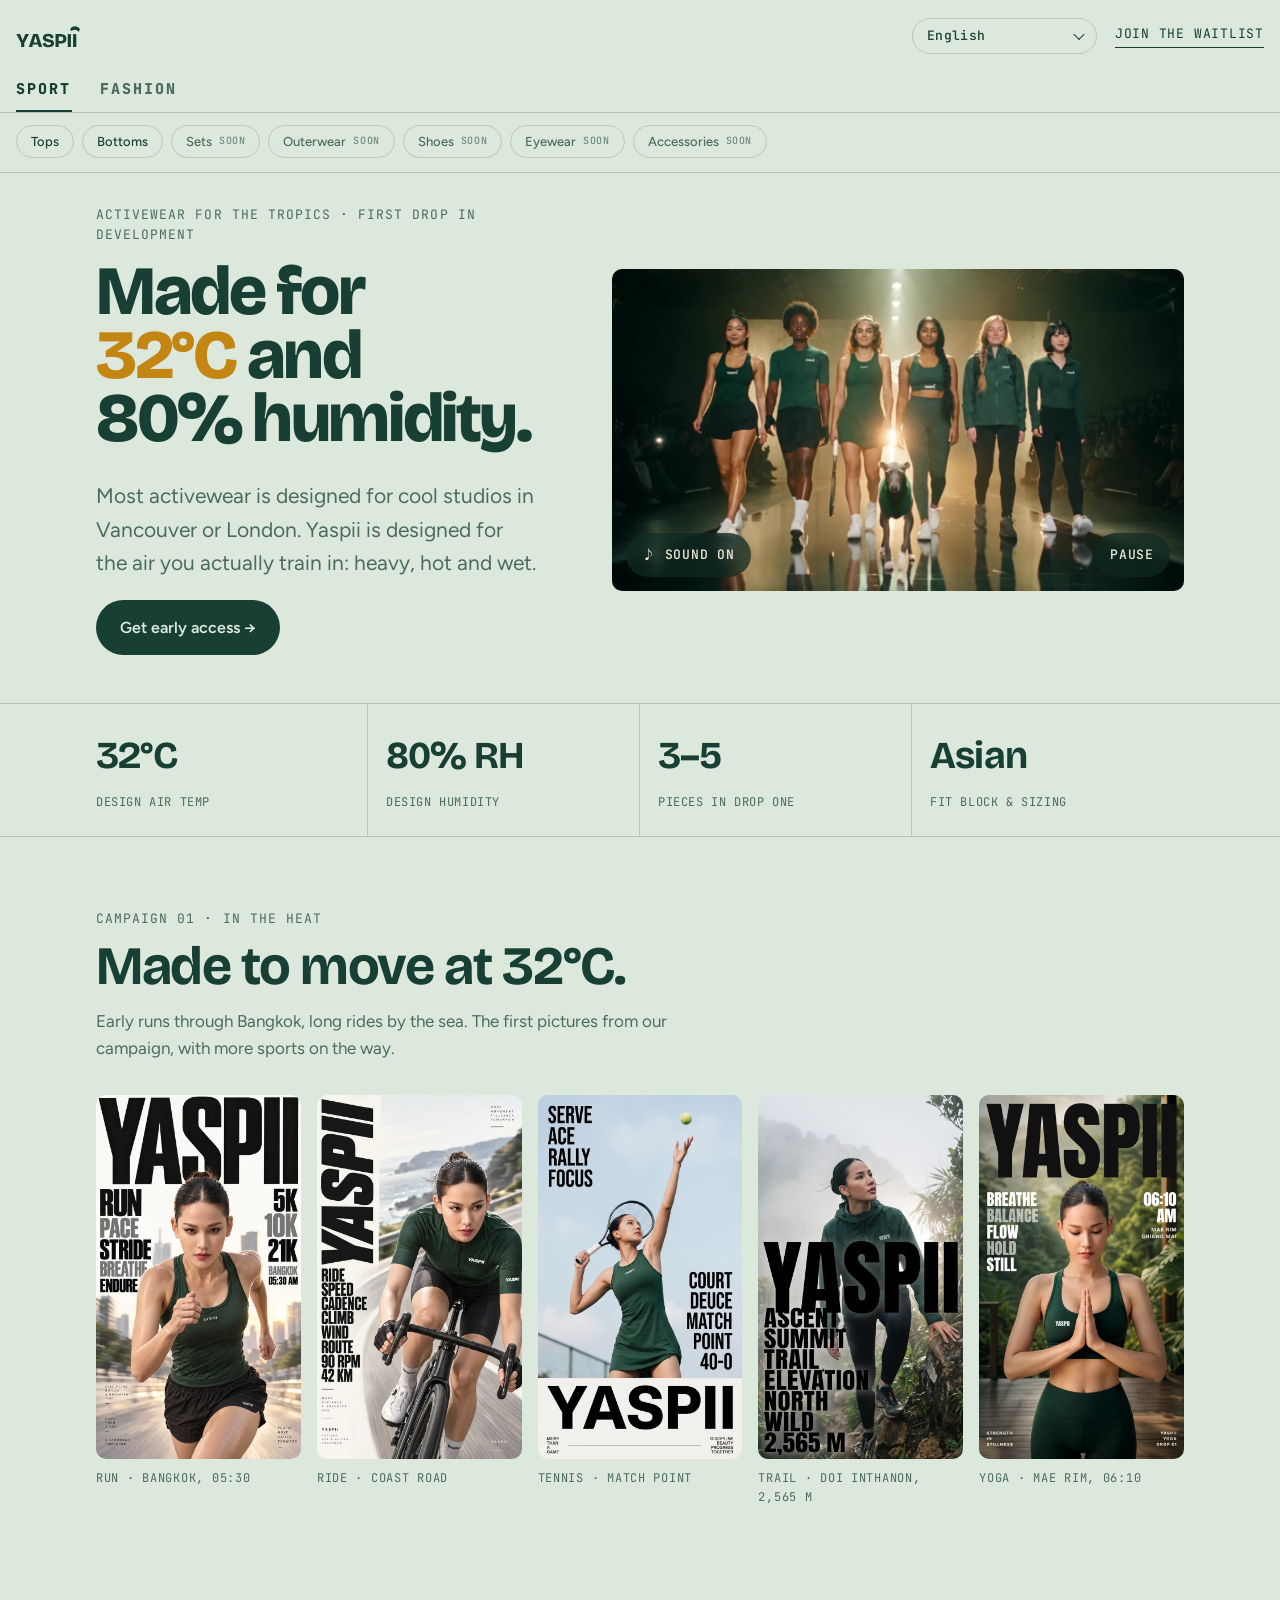
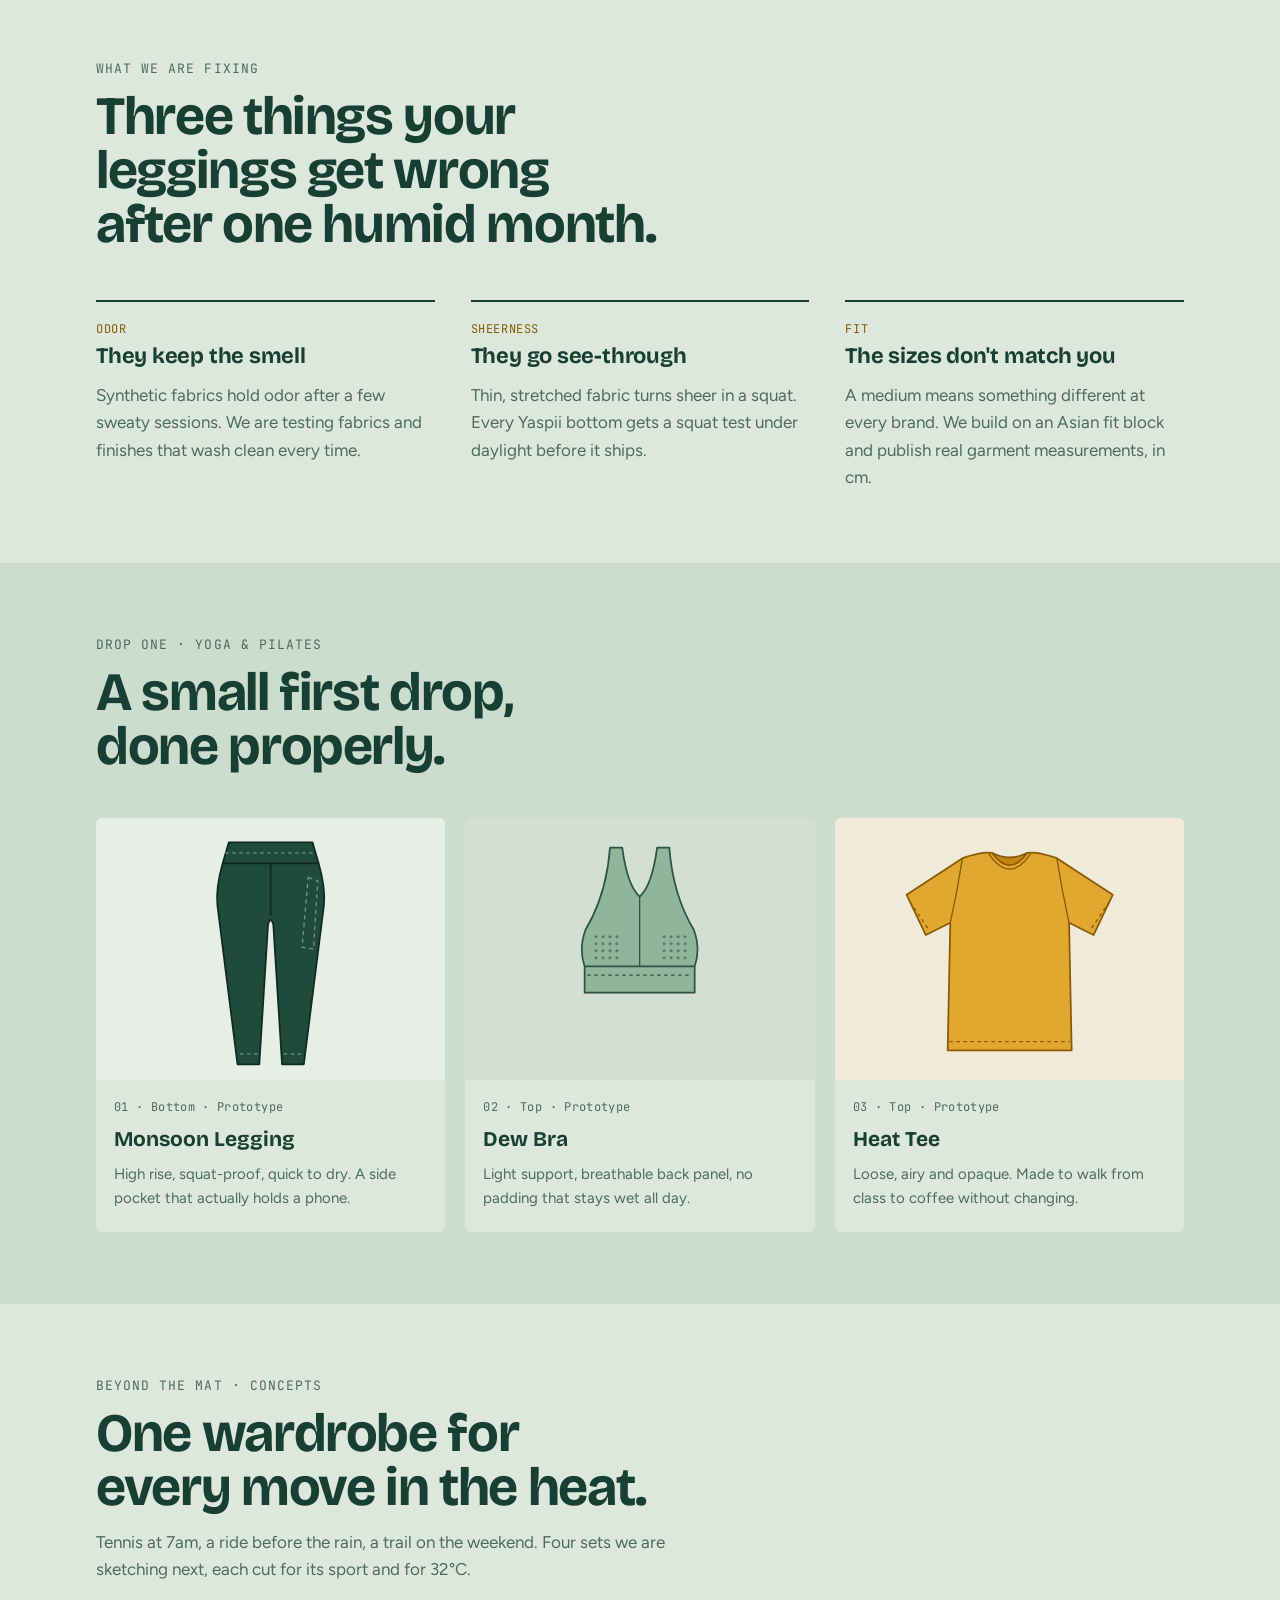
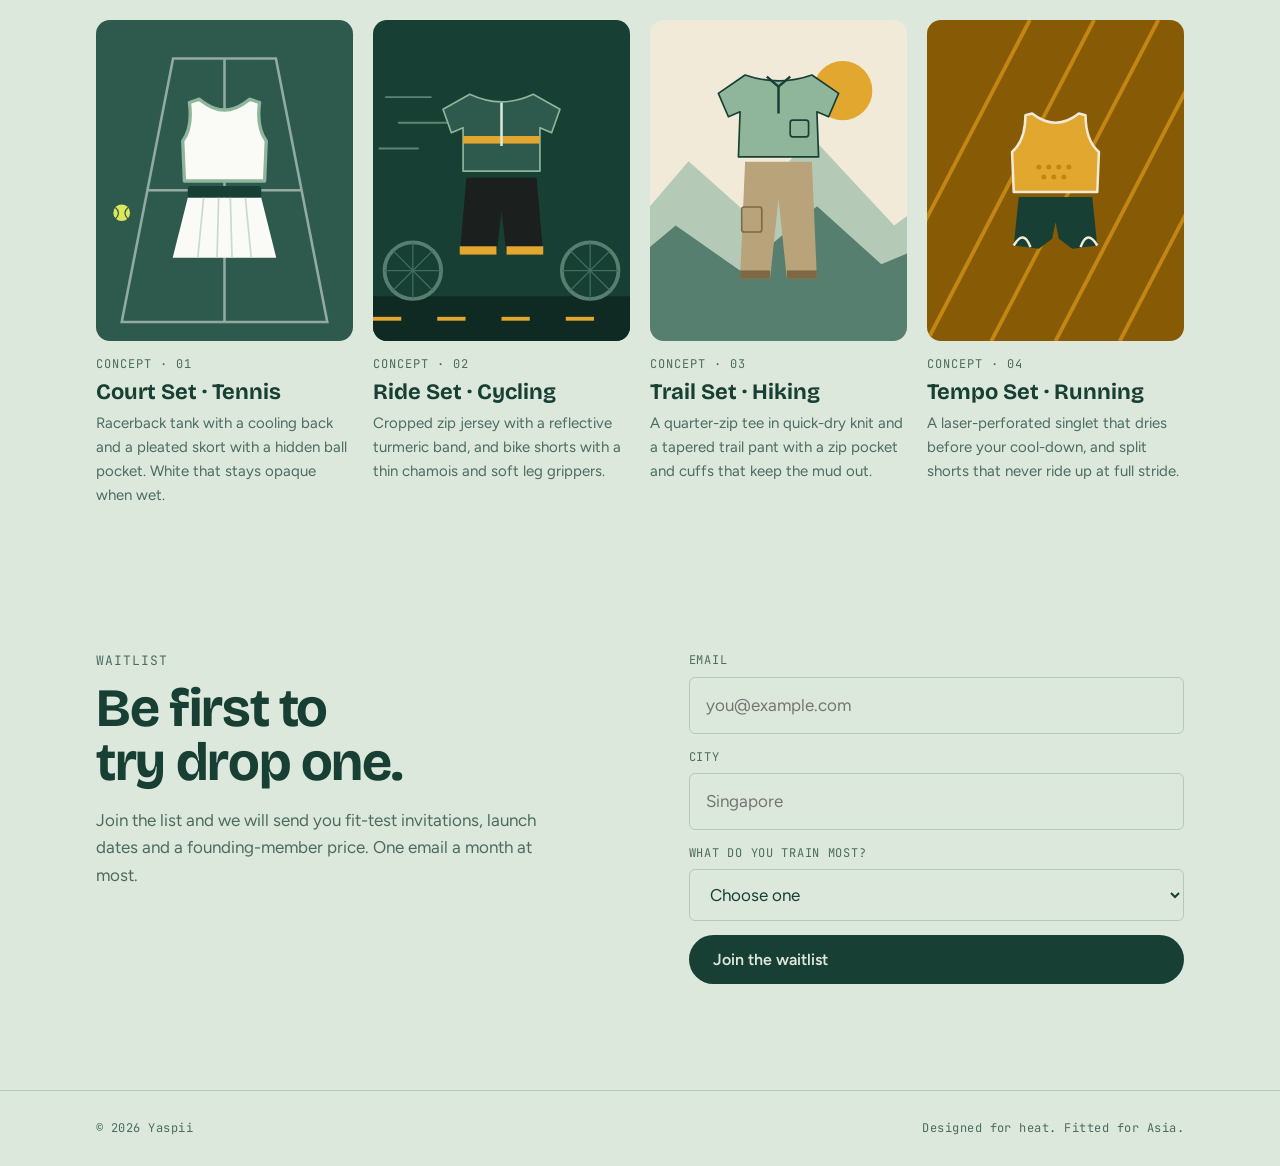
==== commit 40616d78: "Merge business line into fashion (Commute section), simplify logo favicon, i18n" ====
--- a/index.html
+++ b/index.html
@@ -4,8 +4,8 @@
 <meta charset="utf-8">
 <meta name="viewport" content="width=device-width, initial-scale=1, viewport-fit=cover">
 <title>Yaspii</title>
-<link rel="icon" href="img/favicon-32.png" sizes="32x32">
-<link rel="apple-touch-icon" href="img/favicon-180.png">
+<link rel="icon" href="img/favicon-32.png?v=2" sizes="32x32">
+<link rel="apple-touch-icon" href="img/favicon-180.png?v=2">
 <meta name="description" content="Yaspii — activewear designed for heat, humidity and Asian fit. Join the waitlist for the first drop.">
 <link rel="preconnect" href="https://fonts.googleapis.com">
 <link rel="preconnect" href="https://fonts.gstatic.com" crossorigin>
@@ -192,7 +192,7 @@
       <a class="yh-join" href="#join" data-i18n="nav.join">Join the waitlist</a>
     </div>
   </div>
-  <nav class="wrap yh-lines" aria-label="Collections" data-i18n-aria="nav.lines"><a href="index.html" aria-current="page" data-i18n="nav.sport">SPORT</a><a href="fashion.html" data-i18n="nav.fashion">FASHION</a><a href="business.html" data-i18n="nav.business">BUSINESS</a></nav>
+  <nav class="wrap yh-lines" aria-label="Collections" data-i18n-aria="nav.lines"><a href="index.html" aria-current="page" data-i18n="nav.sport">SPORT</a><a href="fashion.html" data-i18n="nav.fashion">FASHION</a></nav>
   <nav class="wrap yh-cats" aria-label="Shop by category" data-i18n-aria="nav.shop"><a href="index.html#drop" data-i18n="cat.tops">Tops</a><a href="index.html#drop" data-i18n="cat.bottoms">Bottoms</a><span class="c"><span data-i18n="cat.sets">Sets</span><small data-i18n="nav.soon">Soon</small></span><span class="c"><span data-i18n="cat.outer">Outerwear</span><small data-i18n="nav.soon">Soon</small></span><span class="c"><span data-i18n="cat.shoes">Shoes</span><small data-i18n="nav.soon">Soon</small></span><span class="c"><span data-i18n="cat.eyewear">Eyewear</span><small data-i18n="nav.soon">Soon</small></span><span class="c"><span data-i18n="cat.acc">Accessories</span><small data-i18n="nav.soon">Soon</small></span></nav>
 </header>
 
@@ -366,7 +366,7 @@
   <span data-i18n="footer.tag">Designed for heat. Fitted for Asia.</span>
 </div></footer>
 
-<script src="i18n.js?v=20261103"></script>
+<script src="i18n.js?v=20261104"></script>
 <script src="campaign.js?v=20261103" defer></script>
 <script>
 (function(){
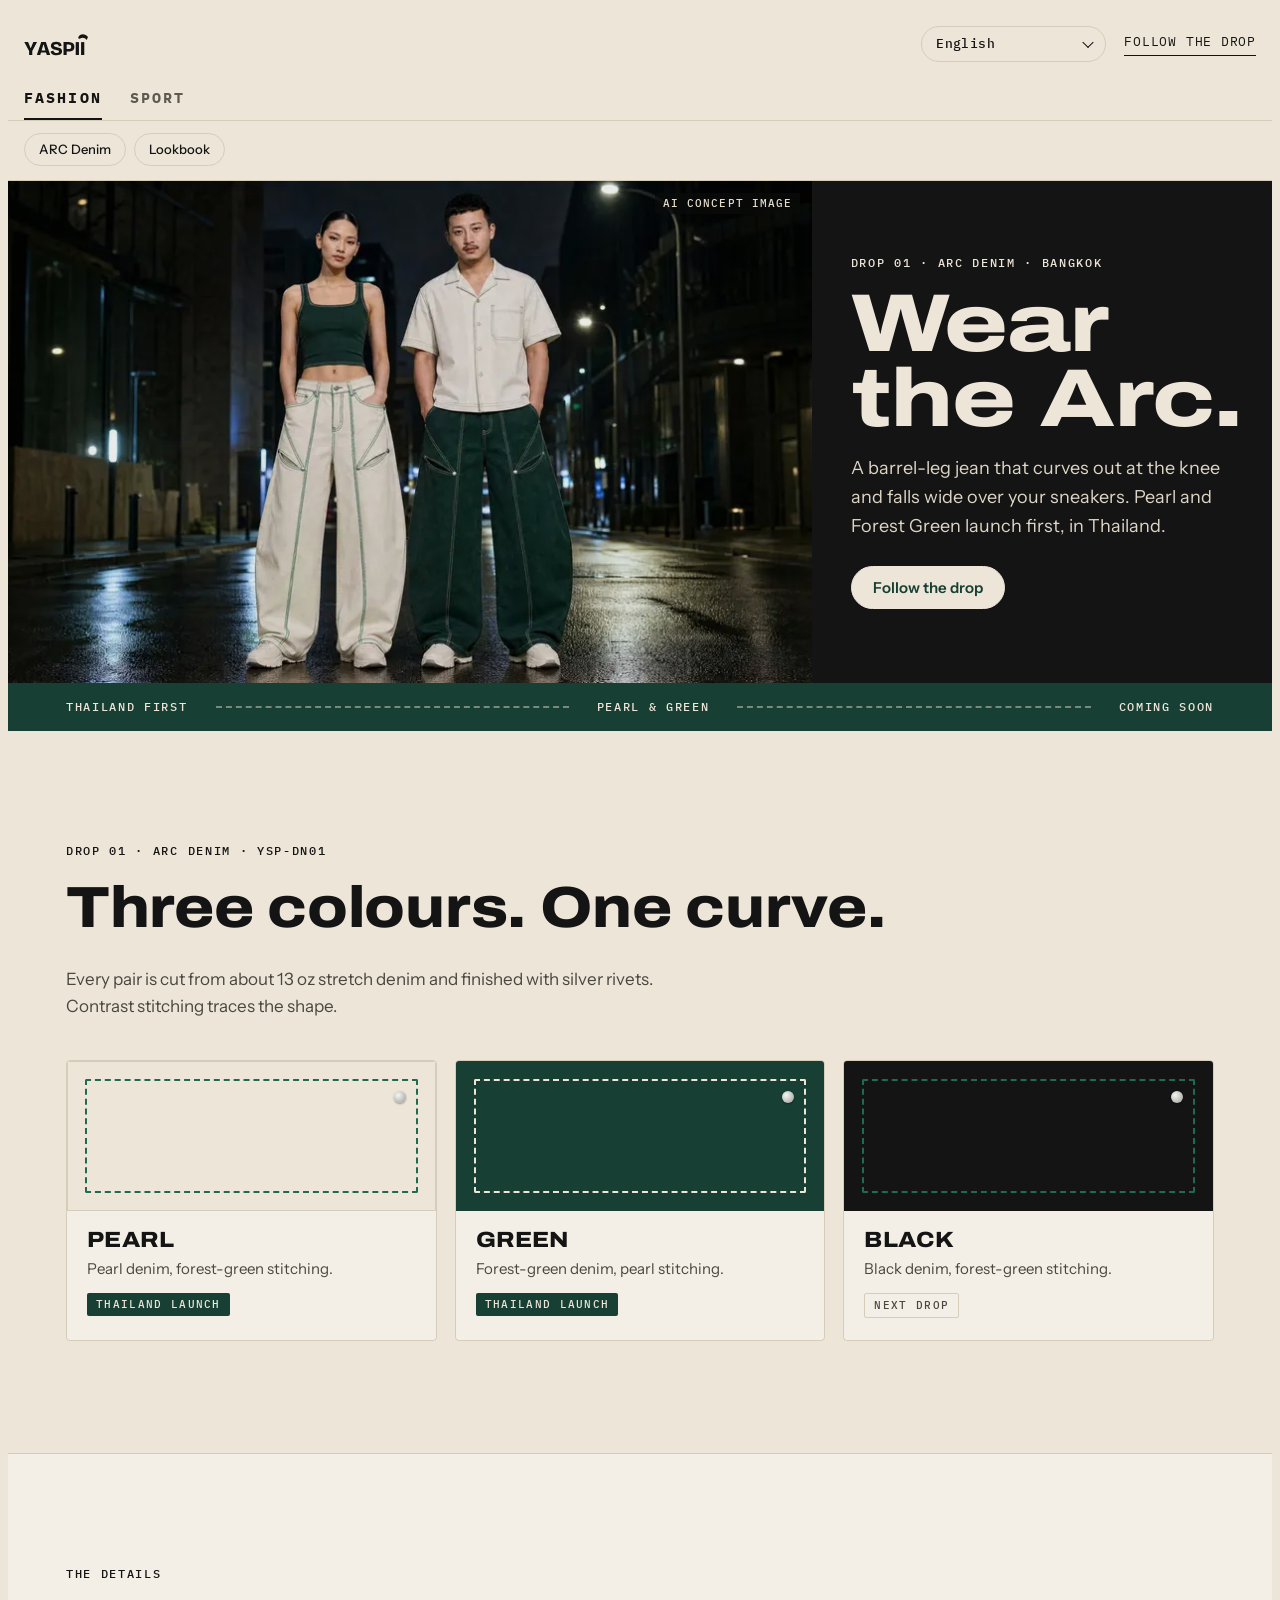
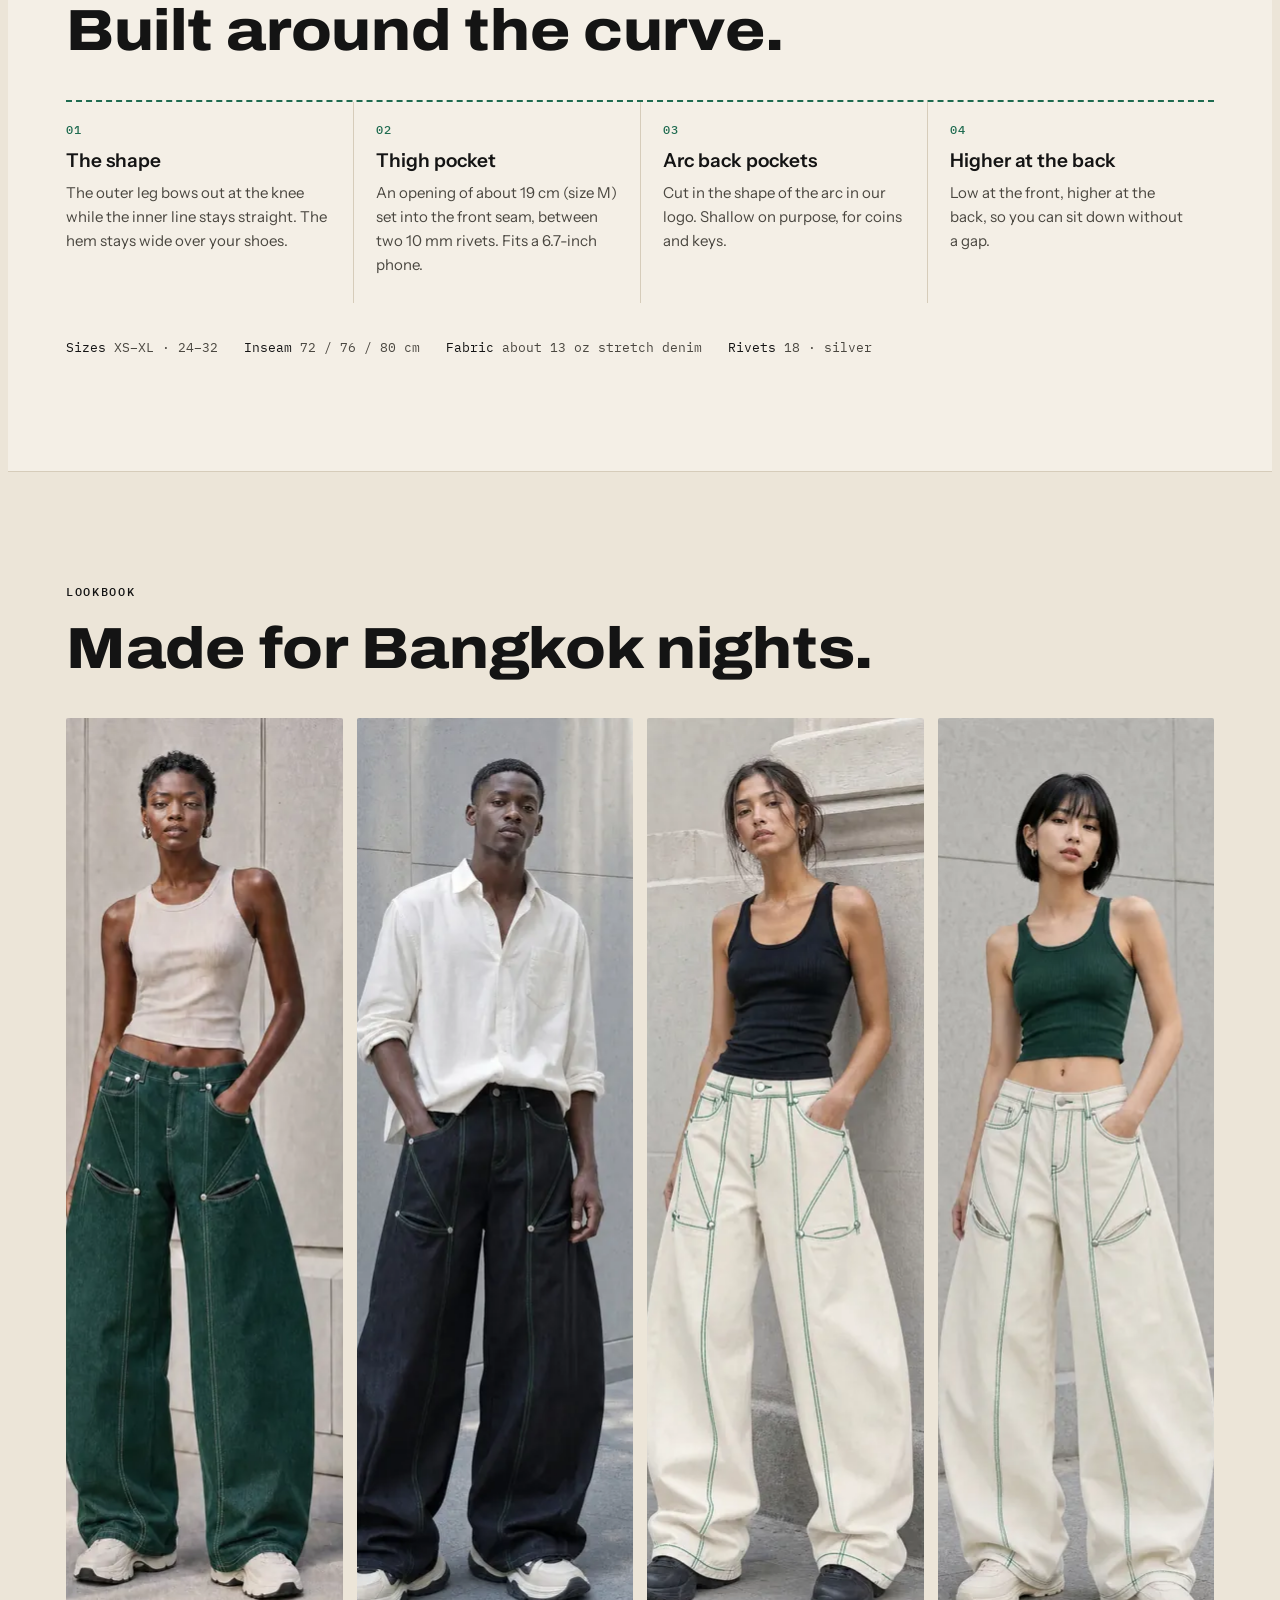
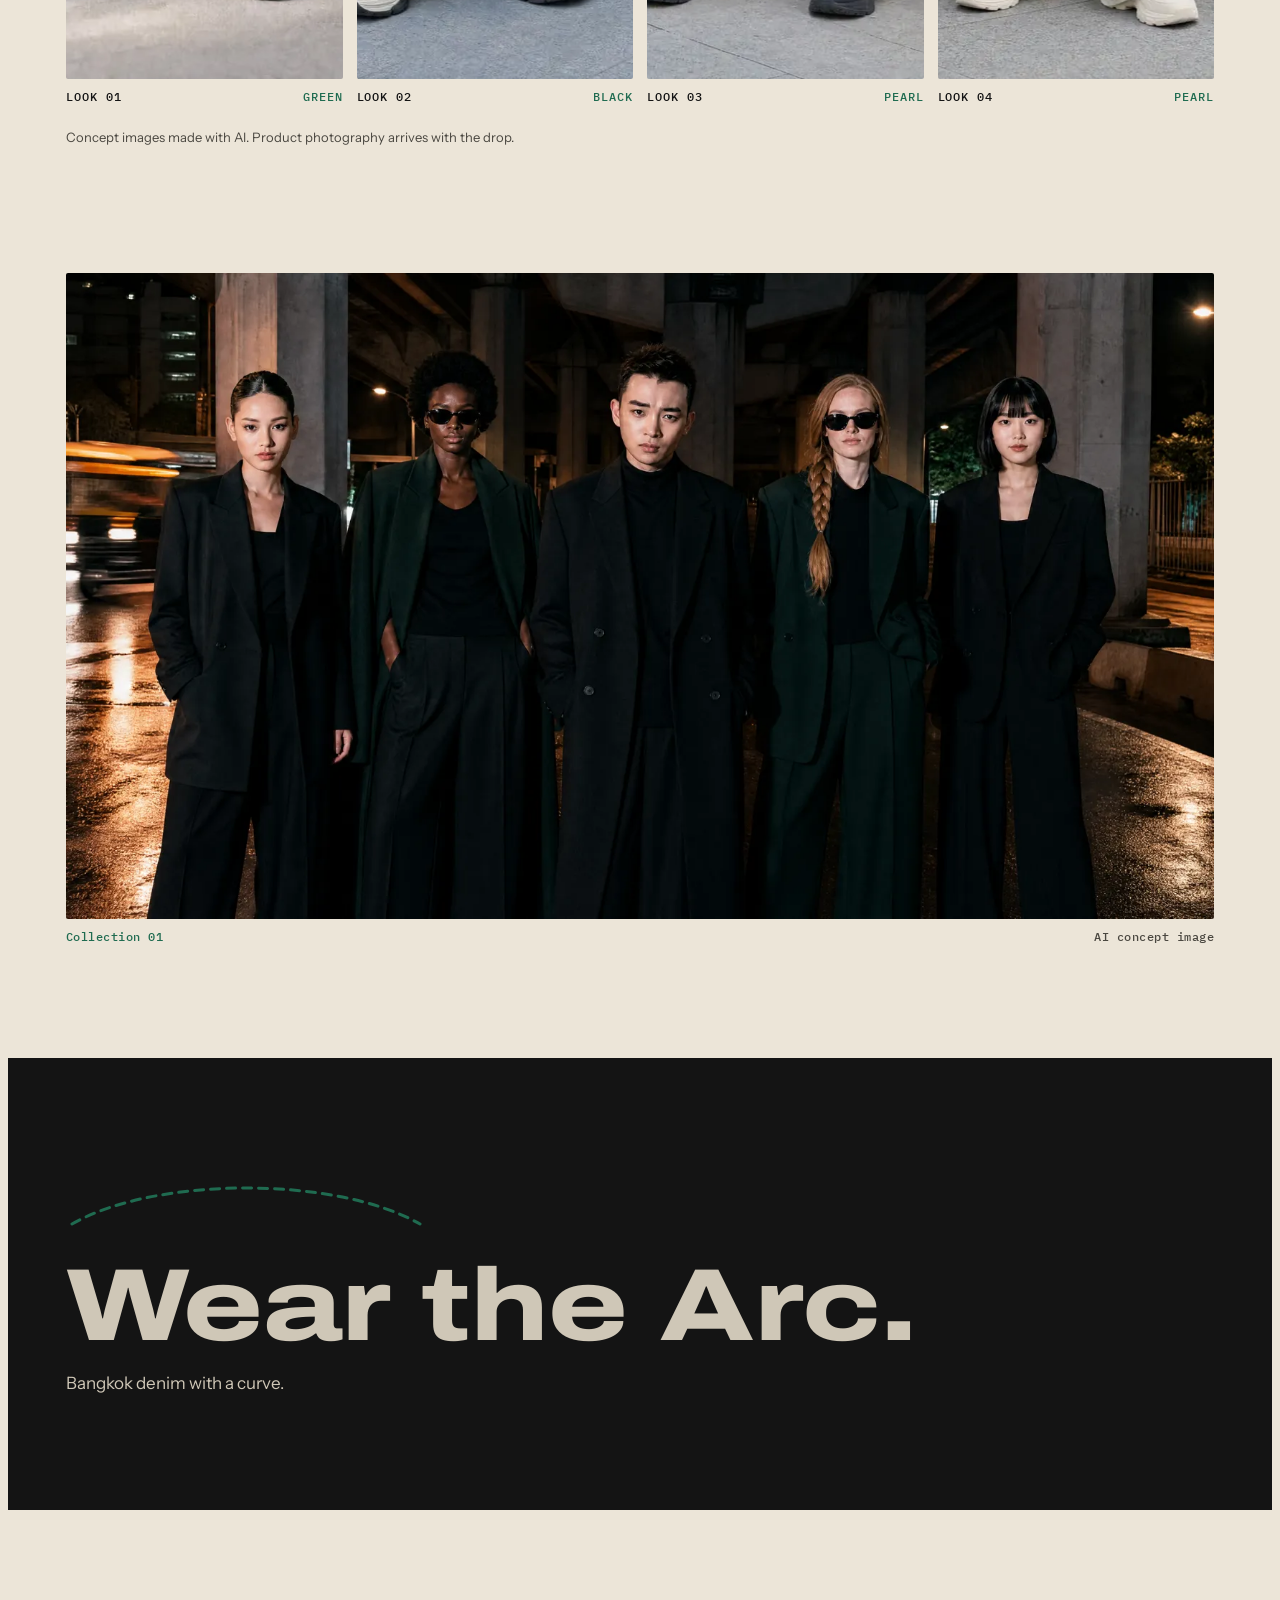
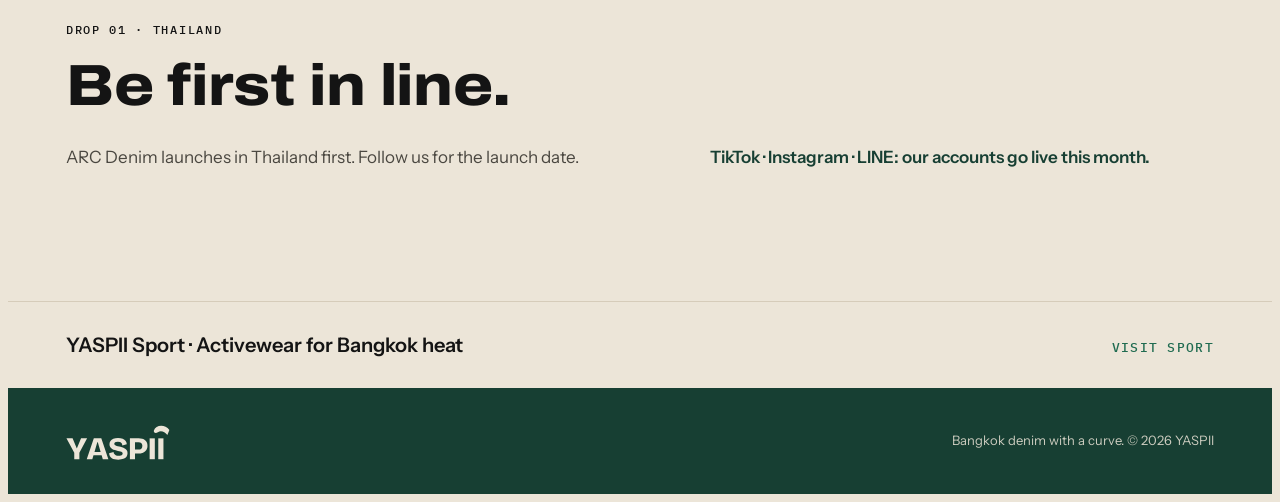
==== commit 578b545d: "Make ARC Denim the home page; move Sport to sport.html - index.html: new fashion + ARC Denim home (W" ====
--- a/index.html
+++ b/index.html
@@ -1,407 +1,272 @@
 <!doctype html>
-<html lang="en">
+<html lang="en" data-title-key="dn._title" data-desc-key="dn._desc">
 <head>
 <meta charset="utf-8">
 <meta name="viewport" content="width=device-width, initial-scale=1, viewport-fit=cover">
-<title>Yaspii</title>
+<title>YASPII · Wear the Arc</title>
+<meta name="description" content="YASPII ARC Denim: a barrel-leg jean that curves out at the knee. Drop 01 in Pearl and Forest Green launches in Thailand first.">
 <link rel="icon" href="img/favicon-32.png?v=2" sizes="32x32">
 <link rel="apple-touch-icon" href="img/favicon-180.png?v=2">
-<meta name="description" content="Yaspii — activewear designed for heat, humidity and Asian fit. Join the waitlist for the first drop.">
 <link rel="preconnect" href="https://fonts.googleapis.com">
 <link rel="preconnect" href="https://fonts.gstatic.com" crossorigin>
-<link rel="stylesheet" href="https://fonts.googleapis.com/css2?family=Bricolage+Grotesque:opsz,wght@12..96,500;12..96,700;12..96,800&family=Figtree:wght@400;500;600&family=JetBrains+Mono:wght@400;500&family=Noto+Sans+SC:wght@400;600;800&family=Noto+Sans+Thai:wght@400;600;800&display=swap">
+<link rel="stylesheet" href="https://fonts.googleapis.com/css2?family=Archivo:wdth,wght@112,500;125,800&family=Instrument+Sans:wght@400;500;600&family=IBM+Plex+Sans+Thai:wght@400;600&family=IBM+Plex+Mono:wght@400;500&family=Noto+Sans+SC:wght@400;600&display=swap">
 <style>
-/* Layout: celadon editorial — type-led hero, a 16:9 film band, a spec strip, then quiet sections on a celadon ground */
+/* Layout: one long editorial scroll; pearl paper, ink type, forest green as the stitch that runs through every section. Single brand look, no dark variant. */
 :root{
-  --bg:#DDE8DC;
-  --surface:#CCDCCD;
-  --ink:#173F33;
-  --muted:#4C6B60;
-  --line:#B4CAB6;
-  --accent:#C48612;
-  --accent-text:#875B05;
-  --accent-ink:#173F33;
-  --display:"Bricolage Grotesque","Noto Sans Thai","Noto Sans SC","Noto Sans Khmer","Noto Sans Lao","Noto Sans Myanmar",ui-sans-serif,system-ui,sans-serif;
-  --body:"Figtree","Noto Sans Thai","Noto Sans SC","Noto Sans Khmer","Noto Sans Lao","Noto Sans Myanmar",ui-sans-serif,system-ui,sans-serif;
-  --mono:"JetBrains Mono","Noto Sans Thai","Noto Sans SC",ui-monospace,SFMono-Regular,Menlo,monospace;
+  --pearl:#ECE5D8; --paper:#F4EFE6; --ink:#141414; --ink-2:#4A4740;
+  --forest:#173F33; --stitch:#1F6B50; --line:#D6CCBA;
+  --display:"Archivo","Arial Black",system-ui,sans-serif;
+  --body:"Instrument Sans","IBM Plex Sans Thai","PingFang SC","Microsoft YaHei",system-ui,sans-serif;
+  --mono:"IBM Plex Mono",ui-monospace,Menlo,monospace;
+  --bg:#ECE5D8; --muted:#5E5A51; --accent:#1F6B50;
+  color-scheme:light;
 }
-@media (prefers-color-scheme:dark){:root:not([data-theme="light"]){
-  --bg:#0F2A22;--surface:#16352C;--ink:#E1ECE2;--muted:#9DB7AA;--line:#27463C;--accent:#E9B24A;--accent-text:#E9B24A;--accent-ink:#0F2A22;color-scheme:dark}}
-:root[data-theme="dark"]{--bg:#0F2A22;--surface:#16352C;--ink:#E1ECE2;--muted:#9DB7AA;--line:#27463C;--accent:#E9B24A;--accent-text:#E9B24A;--accent-ink:#0F2A22;color-scheme:dark}
-
 *{box-sizing:border-box}
-body{margin:0;background:var(--bg);color:var(--ink);font-family:var(--body);font-size:17px;line-height:1.6;-webkit-font-smoothing:antialiased}
-.wrap{max-width:1120px;margin:0 auto;padding-left:max(16px,env(safe-area-inset-left,0px));padding-right:max(16px,env(safe-area-inset-right,0px))}
+html{scroll-behavior:smooth}
+body{background:var(--pearl);color:var(--ink);font:400 16px/1.6 var(--body);-webkit-font-smoothing:antialiased}
+:lang(th) body,html[lang="th"] body{font-family:"IBM Plex Sans Thai",var(--body)}
 a{color:inherit}
-:focus-visible{outline:2px solid var(--accent);outline-offset:3px}
-
-/* nav */
-nav .wrap{display:flex;justify-content:space-between;align-items:center;padding-block:22px}
-.logo{font-family:var(--display);font-weight:800;font-size:26px;letter-spacing:-.02em;text-decoration:none}
-.logo{display:inline-flex;color:var(--ink)}.logo svg{height:24px;width:auto;display:block}
-.navr{display:flex;align-items:center;gap:18px;flex-wrap:wrap;justify-content:flex-end}
-.lang{display:flex;border:1px solid var(--line);border-radius:999px;padding:3px}
-.lang button{font:500 12px/1 var(--mono);letter-spacing:.04em;color:var(--muted);background:none;border:0;border-radius:999px;padding:7px 10px;cursor:pointer}
-.lang button[aria-pressed="true"]{background:var(--ink);color:var(--bg)}
-:lang(th) h1,:lang(zh-CN) h1{line-height:1.12;letter-spacing:-.01em}
-:lang(th) h2,:lang(zh-CN) h2{line-height:1.25;letter-spacing:0}
-:lang(th) .eyebrow,:lang(th) .tag,:lang(th) label,:lang(th) .spec small,:lang(zh-CN) .eyebrow,:lang(zh-CN) .tag,:lang(zh-CN) label,:lang(zh-CN) .spec small{letter-spacing:.02em}
-@media (max-width:520px){.navlink{display:none}}
-.navlink{font-family:var(--mono);font-size:13px;letter-spacing:.06em;text-transform:uppercase;text-decoration:none;border-bottom:1px solid var(--ink);padding-bottom:2px}
+.wrap{max-width:1180px;margin:0 auto;padding-left:max(16px,env(safe-area-inset-left,0px));padding-right:max(16px,env(safe-area-inset-right,0px))}
+.eyebrow{font:500 12px/1.3 var(--mono);letter-spacing:.14em;text-transform:uppercase}
+.stitch{height:0;border-top:2px dashed var(--stitch);opacity:.9}
+.btn{display:inline-flex;align-items:center;gap:.5em;padding:.85em 1.4em;border-radius:999px;font:600 15px/1 var(--body);text-decoration:none;border:1.5px solid var(--forest);transition:background .2s,color .2s}
+.btn-solid{background:var(--forest);color:var(--pearl)}
+.btn-solid:hover{background:var(--ink);border-color:var(--ink)}
+.btn-line{color:var(--forest)}
+.btn-line:hover{background:var(--forest);color:var(--pearl)}
+.btn:focus-visible,.lang button:focus-visible,nav a:focus-visible{outline:2px solid var(--stitch);outline-offset:3px}
 
 /* hero */
-.hero .wrap{padding-block:32px 48px;display:grid;gap:32px}
-.hero-text{display:grid;gap:28px;align-content:center}
-@media (min-width:1000px){.hero .wrap{grid-template-columns:minmax(0,.9fr) minmax(0,1.1fr);align-items:center;gap:48px}.hero h1{font-size:clamp(48px,5.4vw,80px)}.hero .hero-row{gap:20px}}
-.eyebrow{font-family:var(--mono);font-size:13px;letter-spacing:.08em;text-transform:uppercase;color:var(--muted)}
-h1{font-family:var(--display);font-weight:800;font-size:clamp(46px,9vw,118px);line-height:.92;letter-spacing:-.035em;margin:14px 0 0;text-wrap:balance}
-h1 em{font-style:normal;color:var(--accent)}
-.lede{font-size:clamp(18px,2vw,21px);max-width:34ch;color:var(--muted);margin:0}
-.hero-row{display:flex;flex-wrap:wrap;gap:32px;align-items:end;justify-content:space-between}
-.btn{display:inline-flex;align-items:center;gap:10px;background:var(--ink);color:var(--bg);font-family:var(--body);font-weight:600;font-size:16px;padding:15px 24px;border-radius:999px;text-decoration:none;border:0;cursor:pointer}
-.btn:hover{background:var(--accent);color:var(--accent-ink)}
-
-/* film */
-.film .wrap{padding-block:0 48px}
-.hero-video{display:block;width:100%;max-width:100%;aspect-ratio:16/9;object-fit:cover;border-radius:6px;background:var(--surface)}
-
-/* spec strip */
-.spec{border-block:1px solid var(--line)}
-.spec .wrap{display:grid;grid-template-columns:repeat(4,1fr);padding-block:0}
-.spec .wrap>div{padding:22px 18px 22px 0;border-right:1px solid var(--line)}
-.spec .wrap>div:last-child{border-right:0}
-.spec .wrap>div+div{padding-left:18px}
-.spec b{display:block;font-family:var(--display);font-weight:700;font-size:clamp(26px,3.4vw,38px);letter-spacing:-.02em;font-variant-numeric:tabular-nums}
-.spec small{font-family:var(--mono);font-size:12px;letter-spacing:.05em;text-transform:uppercase;color:var(--muted)}
-@media (max-width:720px){.spec .wrap{grid-template-columns:repeat(2,1fr)}.spec .wrap>div:nth-child(2){border-right:0}.spec .wrap>div:nth-child(-n+2){border-bottom:1px solid var(--line)}.spec .wrap>div:nth-child(3){padding-left:0}}
-
-/* sections */
-section{padding-block:72px}
-h2{font-family:var(--display);font-weight:700;font-size:clamp(32px,4.6vw,54px);line-height:1;letter-spacing:-.025em;margin:10px 0 0;text-wrap:balance;max-width:18ch}
-.problems{display:grid;grid-template-columns:repeat(3,1fr);gap:36px;margin-top:48px}
-.problems article{min-width:0;border-top:2px solid var(--ink);padding-top:18px}
-.problems h3{font-family:var(--display);font-weight:700;font-size:22px;letter-spacing:-.01em;margin:0 0 8px}
-.problems p{margin:0;color:var(--muted)}
-.tag{font-family:var(--mono);font-size:12px;color:var(--accent-text);letter-spacing:.05em;text-transform:uppercase}
-@media (max-width:820px){.problems{grid-template-columns:1fr;gap:28px}}
-
-/* drop */
-.drop{background:var(--surface)}
-.pieces{display:grid;grid-template-columns:repeat(3,1fr);gap:20px;margin-top:44px}
-.piece{background:var(--bg);border-radius:6px;overflow:hidden;min-width:0;display:flex;flex-direction:column}
-.swatch{aspect-ratio:4/3;max-width:100%;position:relative;background:var(--sw)}
-.swatch svg{position:absolute;inset:0;width:100%;height:100%}
-.piece .info{padding:18px 18px 22px;display:grid;gap:6px}
-.piece h3{font-family:var(--display);font-weight:700;font-size:21px;margin:0}
-.piece p{margin:0;color:var(--muted);font-size:15px}
-.meta{font-family:var(--mono);font-size:12px;color:var(--muted);letter-spacing:.03em}
-@media (max-width:820px){.pieces{grid-template-columns:1fr}}
-
-/* waitlist */
-.join .wrap{display:grid;grid-template-columns:1.1fr 1fr;gap:48px;align-items:start}
-.join p{color:var(--muted);max-width:42ch}
-form{display:grid;gap:14px}
-label{font-family:var(--mono);font-size:12px;letter-spacing:.06em;text-transform:uppercase;color:var(--muted)}
-input,select{width:100%;font:inherit;font-size:17px;color:var(--ink);background:var(--bg);border:1px solid var(--line);border-radius:6px;padding:14px 16px}
-input:focus,select:focus{outline:2px solid var(--accent);outline-offset:0;border-color:transparent}
-.field{display:grid;gap:6px}
-.note{font-size:14px;color:var(--muted);min-height:1.4em;margin:0}
-@media (max-width:820px){.join .wrap{grid-template-columns:1fr;gap:28px}}
-
-footer{border-top:1px solid var(--line)}
-footer .wrap{display:flex;flex-wrap:wrap;gap:16px;justify-content:space-between;padding-block:28px;font-family:var(--mono);font-size:12px;color:var(--muted);letter-spacing:.04em}
-
-@media (prefers-reduced-motion:no-preference){
-  h1{animation:rise .9s cubic-bezier(.2,.7,.2,1) both}
-  @keyframes rise{from{transform:translateY(18px);opacity:.15}to{transform:none;opacity:1}}
-}
-/* moves: 4 concept sets with animated scenes */
-.mv-lede{color:var(--muted);max-width:52ch;margin:14px 0 0}
-.mv-grid{display:grid;grid-template-columns:repeat(4,minmax(0,1fr));gap:20px;margin-top:36px}
-@media (max-width:980px){.mv-grid{grid-template-columns:repeat(2,minmax(0,1fr))}}
-@media (max-width:520px){.mv-grid{grid-template-columns:1fr}}
-.mv-scene{width:100%;height:auto;display:block;border-radius:14px}
-.mv-meta{font-family:var(--mono);font-size:12px;letter-spacing:.08em;text-transform:uppercase;color:var(--muted);margin-top:14px}
-.mv-card h3{font-family:var(--display);font-size:22px;line-height:1.15;margin:6px 0 6px}
-.mv-card p{margin:0;color:var(--muted);font-size:15px}
-.mv-fit{animation:mvBob 3s ease-in-out infinite}
-.mv-ball-x{animation:mvBallX 1.6s linear infinite alternate}
-.mv-ball-y{animation:mvBallY .8s cubic-bezier(.3,0,.7,1) infinite alternate}
-.mv-wheel{animation:mvSpin 1s linear infinite}
-.mv-road{animation:mvRoad .8s linear infinite}
-.mv-speed{animation:mvSpeed 1.2s ease-in-out infinite}
-.mv-far{animation:mvDrift 14s ease-in-out infinite alternate}
-.mv-near{animation:mvDrift 9s ease-in-out infinite alternate-reverse}
-.mv-sun{animation:mvSun 6s ease-in-out infinite alternate}
-.mv-lanes{animation:mvLanes .9s linear infinite}
-.mv-fit,.mv-ball-x,.mv-ball-y,.mv-road,.mv-speed,.mv-far,.mv-near,.mv-sun,.mv-lanes{transform-box:view-box}
-@keyframes mvBob{50%{translate:0 -8px}}
-@keyframes mvBallX{to{translate:320px 0}}
-@keyframes mvBallY{from{translate:0 40px}to{translate:0 -200px}}
-@keyframes mvSpin{to{rotate:360deg}}
-@keyframes mvRoad{to{translate:-100px 0}}
-@keyframes mvSpeed{50%{translate:30px 0;opacity:.2}}
-@keyframes mvDrift{to{translate:-40px 0}}
-@keyframes mvSun{to{translate:0 16px}}
-@keyframes mvLanes{to{translate:-100px 0}}
-@media (prefers-reduced-motion:reduce){.moves svg *{animation:none!important}}
-/* campaign gallery (data in campaign.js) */
-.cp-head{display:flex;justify-content:space-between;align-items:end;gap:20px;flex-wrap:wrap}
-.cp-lede{color:var(--muted);max-width:52ch;margin:14px 0 0}
-.cp-nav{display:flex;gap:8px}
-.cp-nav button{width:48px;height:48px;border-radius:50%;border:1px solid var(--ink);background:none;color:var(--ink);font-size:20px;cursor:pointer}
-.cp-nav button:hover{background:var(--ink);color:var(--bg)}
-.cp-track{list-style:none;margin:32px 0 0;padding:0 0 8px;display:grid;grid-auto-flow:column;grid-auto-columns:clamp(240px,27vw,340px);gap:16px;overflow-x:auto;scroll-snap-type:x mandatory;scrollbar-width:thin}
-.cp-item{scroll-snap-align:start;margin:0}
-.cp-open{display:block;width:100%;padding:0;border:0;background:var(--surface);border-radius:10px;overflow:hidden;cursor:zoom-in}
-.cp-open img{display:block;width:100%;height:auto;aspect-ratio:9/16;object-fit:cover;transition:transform .5s ease}
-.cp-open:hover img{transform:scale(1.03)}
-.cp-ph{aspect-ratio:9/16;border-radius:10px;border:1.5px dashed var(--line);background:var(--surface);display:flex;flex-direction:column;justify-content:flex-end;padding:20px;gap:6px}
-.cp-ph-sport{font-family:var(--display);font-weight:800;font-size:clamp(34px,4vw,48px);line-height:1;letter-spacing:-.02em;color:var(--ink);opacity:.35;text-transform:uppercase}
-.cp-ph-note{font-family:var(--mono);font-size:12px;letter-spacing:.08em;text-transform:uppercase;color:var(--muted)}
-.cp-cap{font-family:var(--mono);font-size:12px;letter-spacing:.06em;text-transform:uppercase;color:var(--muted);margin:10px 0 0}
-.cp-film{margin-top:40px;border-radius:10px;overflow:hidden;background:var(--ink);color:var(--bg);aspect-ratio:16/9}
-.cp-film:not(.has-film){aspect-ratio:21/9}
-@media (max-width:640px){.cp-film:not(.has-film){aspect-ratio:16/9}}
-.cp-film video{display:block;width:100%;height:100%;object-fit:cover}
-.cp-film-ph{height:100%;display:flex;flex-direction:column;align-items:center;justify-content:center;gap:10px;text-align:center;padding:16px}
-.cp-film-ph svg{width:64px;height:64px;color:#E2A72E}
-.cp-film-t{font-family:var(--display);font-weight:800;font-size:clamp(26px,4vw,44px);letter-spacing:-.02em}
-.cp-film-s{font-family:var(--mono);font-size:12px;letter-spacing:.1em;text-transform:uppercase;opacity:.75}
-.hf{position:relative;border-radius:10px;overflow:hidden;background:var(--ink)}
-.hf video{border-radius:0;background:var(--ink)}
-.hf-btn{position:absolute;bottom:14px;left:14px;min-height:44px;padding:10px 16px;border-radius:999px;border:0;background:rgba(15,42,34,.72);color:#F1EAD8;font:500 13px/1 var(--mono);letter-spacing:.06em;text-transform:uppercase;cursor:pointer;backdrop-filter:blur(6px)}
-.hf-btn:hover{background:#F1EAD8;color:#173F33}
-.hf-play{left:auto;right:14px}
-@media (min-width:900px){.cp-track{grid-auto-flow:row;grid-template-columns:repeat(5,minmax(0,1fr));grid-auto-columns:auto;overflow:visible}.cp-nav{display:none}}
-.cp-dialog{border:0;padding:0;background:transparent;max-width:min(92vw,560px);max-height:92vh}
-.cp-dialog::backdrop{background:rgba(10,24,19,.86)}
-.cp-dialog img{display:block;max-width:100%;max-height:88vh;width:auto;height:auto;border-radius:8px;margin:0 auto}
-.cp-close{position:fixed;top:16px;right:16px;width:48px;height:48px;border-radius:50%;border:0;background:#F1EAD8;color:#173F33;font-size:22px;cursor:pointer}
-@media (prefers-reduced-motion:reduce){.cp-open img{transition:none}.cp-open:hover img{transform:none}}
+.hero{position:relative;background:var(--ink);color:var(--pearl);overflow:hidden}
+.hero img{display:block;width:100%;height:auto;aspect-ratio:16/9;object-fit:cover;opacity:.92}
+.hero{display:grid;grid-template-columns:minmax(0,1.75fr) minmax(0,1fr)}
+.hero-img{position:relative;min-width:0}
+.hero img{aspect-ratio:16/10;object-position:44% 50%}
+.hero-copy{display:flex;align-items:center;padding-block:clamp(28px,4vw,56px);min-width:0}
+.hero-copy .wrap{margin:0;padding-left:clamp(20px,3vw,44px);padding-right:max(24px,env(safe-area-inset-right,0px))}
+.ai-tag{position:absolute;right:max(12px,env(safe-area-inset-right,0px));top:12px;font:500 11px/1 var(--mono);letter-spacing:.1em;color:#E4DCCB;text-transform:uppercase;background:rgba(10,12,11,.72);padding:5px 8px;border-radius:2px}
+@media (max-width:900px){.hero{grid-template-columns:1fr}.hero-copy .wrap{padding-left:max(16px,env(safe-area-inset-left,0px));padding-right:max(16px,env(safe-area-inset-right,0px))}}
+.hero h1{font:800 clamp(44px,6.4vw,96px)/.92 var(--display);font-stretch:125%;letter-spacing:-.01em;margin:.18em 0 .22em;text-wrap:balance}
+html[lang="th"] .hero h1,html[lang="zh"] .hero h1{font-family:"IBM Plex Sans Thai","PingFang SC","Microsoft YaHei",var(--display);font-weight:600;letter-spacing:0;line-height:1.05}
+.hero p{max-width:34em;margin:0 0 1.4em;font-size:clamp(15px,1.6vw,18px);color:#DED6C6}
+.hero .btn-solid{background:var(--pearl);color:var(--forest);border-color:var(--pearl)}
+.hero .btn-solid:hover{background:var(--forest);color:var(--pearl);border-color:var(--forest)}
+@media (max-width:700px){.hero img{aspect-ratio:4/5;object-position:46% 40%}}
+@media (max-width:560px){.band .stitch{display:none}.band .wrap{justify-content:space-between}}
+
+/* thailand band */
+.band{background:var(--forest);color:var(--pearl)}
+.band .wrap{display:flex;flex-wrap:wrap;gap:10px 28px;align-items:center;padding-block:16px}
+.band .stitch{flex:1 1 60px;border-color:var(--pearl);opacity:.45;min-width:40px}
+
+section{padding-block:clamp(56px,9vw,112px)}
+h2{font:800 clamp(30px,4.6vw,58px)/1 var(--display);font-stretch:112%;margin:.35em 0 .5em;text-wrap:balance;letter-spacing:-.005em}
+html[lang="th"] h2,html[lang="zh"] h2{font-family:"IBM Plex Sans Thai","PingFang SC","Microsoft YaHei",var(--display);font-weight:600;line-height:1.15}
+.lede{max-width:38em;color:var(--ink-2);font-size:17px}
+
+/* colourways */
+.swatches{display:grid;grid-template-columns:repeat(3,minmax(0,1fr));gap:18px;margin-top:40px}
+@media (max-width:760px){.swatches{grid-template-columns:1fr}}
+.sw{background:var(--paper);border:1px solid var(--line);border-radius:4px;overflow:hidden;display:flex;flex-direction:column}
+.chip{height:150px;position:relative}
+.chip::after{content:"";position:absolute;inset:18px;border:2px dashed var(--st);border-radius:2px}
+.chip::before{content:"";position:absolute;width:12px;height:12px;border-radius:50%;background:radial-gradient(circle at 35% 35%,#f5f5f2,#9a9a96);right:30px;top:30px;box-shadow:0 1px 2px rgba(0,0,0,.35)}
+.sw-body{padding:18px 20px 22px;display:grid;gap:6px}
+.sw-name{font:800 22px/1 var(--display);font-stretch:112%;letter-spacing:.02em}
+.sw-desc{color:var(--ink-2);font-size:15px}
+.tag{justify-self:start;margin-top:6px;font:500 11px/1 var(--mono);letter-spacing:.12em;text-transform:uppercase;padding:6px 9px;border-radius:2px;background:var(--forest);color:var(--pearl)}
+.tag.next{background:transparent;color:var(--ink-2);border:1px solid var(--line)}
+
+/* details */
+.details{background:var(--paper);border-block:1px solid var(--line)}
+.feat{display:grid;grid-template-columns:repeat(4,minmax(0,1fr));gap:0;margin-top:40px;border-top:2px dashed var(--stitch)}
+@media (max-width:900px){.feat{grid-template-columns:repeat(2,minmax(0,1fr))}}
+@media (max-width:520px){.feat{grid-template-columns:1fr}}
+.f{padding:22px 22px 26px 0;min-width:0}
+.f+.f{padding-left:22px;border-left:1px solid var(--line)}
+@media (max-width:900px){.f:nth-child(3){padding-left:0;border-left:0}}
+@media (max-width:520px){.f,.f+.f{padding-left:0;border-left:0;border-bottom:1px solid var(--line)}}
+.f .num{font:500 12px/1 var(--mono);color:var(--stitch);letter-spacing:.1em}
+.f h3{font:600 19px/1.25 var(--body);margin:.7em 0 .4em}
+.f p{margin:0;color:var(--ink-2);font-size:15px}
+.spec{margin-top:34px;font:400 13px/1.7 var(--mono);color:var(--ink-2);display:flex;flex-wrap:wrap;gap:6px 26px}
+.spec b{color:var(--ink);font-weight:400}
+
+/* lookbook */
+.looks{display:grid;grid-template-columns:repeat(4,minmax(0,1fr));gap:14px;margin-top:40px}
+@media (max-width:900px){.looks{grid-template-columns:repeat(2,minmax(0,1fr))}}
+figure{margin:0;min-width:0}
+.look img,.ph{display:block;width:100%;aspect-ratio:3/4;object-fit:cover;border-radius:2px;background:var(--paper)}
+.ph{border:2px dashed var(--line);display:grid;place-items:center;text-align:center;padding:16px;color:var(--ink-2);font:500 13px/1.5 var(--body)}
+figcaption{display:flex;justify-content:space-between;gap:8px;font:500 12px/1.4 var(--mono);letter-spacing:.08em;padding-top:10px;text-transform:uppercase}
+figcaption span:last-child{color:var(--stitch)}
+.note{margin-top:22px;font-size:13px;color:var(--ink-2)}
+
+/* group */
+.group{padding-block:0 clamp(56px,9vw,112px)}
+.group .ph{aspect-ratio:16/5}
+.group figcaption span:first-child{color:var(--stitch)}
+.group figcaption{text-transform:none;letter-spacing:.04em}
+
+/* statement */
+.statement{background:var(--ink);color:var(--pearl);text-align:left}
+.statement .big{font:800 clamp(40px,8vw,112px)/.95 var(--display);font-stretch:125%;margin:0}
+.statement .arc{display:block;width:min(360px,60vw);height:auto;margin-bottom:28px;color:var(--stitch)}
+.statement p{color:#CFC7B7;max-width:30em;font-size:17px;margin:.9em 0 0}
+
+/* join */
+.join .wrap{display:grid;grid-template-columns:minmax(0,1.2fr) minmax(0,1fr);gap:40px;align-items:end}
+@media (max-width:820px){.join .wrap{grid-template-columns:1fr}}
+.join .actions{display:flex;flex-wrap:wrap;gap:12px}
+.pv{outline:1px dashed var(--stitch);outline-offset:4px}
+.preview-flag{font:500 11px/1.4 var(--mono);color:var(--ink-2);margin-top:12px;letter-spacing:.04em}
+
+/* sport */
+.sport-card{border-top:1px solid var(--line)}
+.sport-card a{display:flex;flex-wrap:wrap;gap:8px 24px;align-items:baseline;justify-content:space-between;padding-block:30px;text-decoration:none}
+.sport-card .t{font:600 20px/1.3 var(--body)}
+.sport-card .go{font:500 13px/1 var(--mono);letter-spacing:.1em;color:var(--stitch)}
+.sport-card a:hover .t{color:var(--stitch)}
+
+footer{background:var(--forest);color:var(--pearl)}
+footer .wrap{display:flex;flex-wrap:wrap;gap:16px 32px;align-items:center;justify-content:space-between;padding-block:34px}
+footer .logo{color:var(--pearl);width:104px}
+footer small{font:400 13px/1.5 var(--body);opacity:.85}
+@media (prefers-reduced-motion:reduce){html{scroll-behavior:auto}*{transition:none!important}}
+
+.yh .logo{color:var(--forest)}
+.btn:focus-visible,.yh a:focus-visible{outline:2px solid var(--stitch);outline-offset:3px}
+footer .logo{color:var(--pearl);width:104px;display:block}footer .logo svg{width:100%;height:auto;display:block}
+.group figcaption span:last-child{color:var(--ink-2)}
 </style>
-<link rel="stylesheet" href="nav.css?v=20261103">
+<link rel="stylesheet" href="nav.css?v=20261114">
 </head>
 <body>
-
 <header class="yh">
   <div class="wrap yh-top">
     <a class="logo" href="index.html" aria-label="Yaspii home"><svg aria-hidden="true" focusable="false" xmlns="http://www.w3.org/2000/svg" viewBox="-10 -1177 3289 1227"><g fill="currentColor"><g transform="scale(1 -1)"><path transform="translate(0.0 0)" d="M251 0V203L4 660H198L329 347H335L466 660H658L413 205V0Z"/><path transform="translate(632.0 0)" d="M14 0 238 660H474L698 0H522L485 124H227L190 0ZM453 232 364 534H348L259 232Z"/><path transform="translate(1314.0 0)" d="M331 -14Q267 -14 215.0 -2.0Q163 10 125.0 34.5Q87 59 65.0 97.0Q43 135 39 185L180 232Q183 190 204.0 162.0Q225 134 260.5 120.5Q296 107 340 107Q382 107 410.5 117.5Q439 128 453.5 144.5Q468 161 468 180Q468 202 449.0 216.5Q430 231 397.0 241.5Q364 252 320 262Q270 274 222.0 288.0Q174 302 135.0 324.5Q96 347 73.5 382.5Q51 418 51 472Q51 533 82.0 578.0Q113 623 173.0 648.5Q233 674 321 674Q408 674 469.0 649.0Q530 624 563.0 579.5Q596 535 599 476L455 435Q455 464 445.5 486.0Q436 508 419.0 522.5Q402 537 377.0 544.5Q352 552 320 552Q282 552 255.5 543.0Q229 534 216.0 519.5Q203 505 203 486Q203 462 223.5 446.5Q244 431 279.5 420.5Q315 410 358 400Q401 391 447.0 377.5Q493 364 533.0 342.0Q573 320 597.5 282.5Q622 245 622 188Q622 127 589.5 81.5Q557 36 492.0 11.0Q427 -14 331 -14Z"/><path transform="translate(1942.0 0)" d="M69 0V660H345Q409 660 460.5 645.0Q512 630 549.0 600.5Q586 571 605.5 525.5Q625 480 625 419Q625 341 589.5 288.0Q554 235 484.5 208.0Q415 181 311 181H230V0ZM230 537V305H334Q399 305 431.0 332.0Q463 359 463 423Q463 479 433.5 508.0Q404 537 340 537Z"/><path transform="translate(2566.0 0)" d="M69 0V660H233V0Z"/><path transform="translate(2839.0 0)" d="M69 0V660H233V0Z"/></g><g transform="translate(3014.6 -764.0) scale(9.0786) translate(-89 -68)"><path d="M116 50 C100 28 68 32 62 52 C60 61 69 63 76 58 C86 51 100 56 109 68 Z"/></g></g></svg></a>
     <div class="yh-r">
       <label class="yh-lang"><span class="sr" data-i18n="nav.lang">Language</span><select data-lang-select><option value="en" lang="en" selected>English</option><option value="th" lang="th">ไทย</option><option value="zh" lang="zh-CN">中文</option><option value="vi" lang="vi">Tiếng Việt</option><option value="id" lang="id">Bahasa Indonesia</option><option value="ms" lang="ms">Bahasa Melayu</option><option value="fil" lang="fil">Filipino</option><option value="km" lang="km">ខ្មែរ</option><option value="lo" lang="lo">ລາວ</option><option value="my" lang="my">မြန်မာ</option></select></label>
-      <a class="yh-join" href="#join" data-i18n="nav.join">Join the waitlist</a>
-    </div>
-  </div>
-  <nav class="wrap yh-lines" aria-label="Collections" data-i18n-aria="nav.lines"><a href="index.html" aria-current="page" data-i18n="nav.sport">SPORT</a><a href="fashion.html" data-i18n="nav.fashion">FASHION</a></nav>
-  <nav class="wrap yh-cats" aria-label="Shop by category" data-i18n-aria="nav.shop"><a href="index.html#drop" data-i18n="cat.tops">Tops</a><a href="index.html#drop" data-i18n="cat.bottoms">Bottoms</a><span class="c"><span data-i18n="cat.sets">Sets</span><small data-i18n="nav.soon">Soon</small></span><span class="c"><span data-i18n="cat.outer">Outerwear</span><small data-i18n="nav.soon">Soon</small></span><span class="c"><span data-i18n="cat.shoes">Shoes</span><small data-i18n="nav.soon">Soon</small></span><span class="c"><span data-i18n="cat.eyewear">Eyewear</span><small data-i18n="nav.soon">Soon</small></span><span class="c"><span data-i18n="cat.acc">Accessories</span><small data-i18n="nav.soon">Soon</small></span></nav>
+      <a class="yh-join" href="#join" data-i18n="dn.cta_top">Follow the drop</a>
+    </div>
+  </div>
+  <nav class="wrap yh-lines" aria-label="Collections" data-i18n-aria="nav.lines"><a href="index.html" aria-current="page" data-i18n="nav.fashion">FASHION</a><a href="sport.html" data-i18n="nav.sport">SPORT</a></nav>
+  <nav class="wrap yh-cats" aria-label="Shop by category" data-i18n-aria="nav.shop"><a href="#drop" data-i18n="dn.cat_denim">ARC Denim</a><a href="#looks" data-i18n="dn.nav_look">Lookbook</a></nav>
 </header>
-
-<header class="hero" id="top"><div class="wrap">
-  <div class="hero-text">
-  <div>
-    <div class="eyebrow" data-i18n="hero.eyebrow">Activewear for the tropics · First drop in development</div>
-    <h1 data-i18n-html="hero.h1">Made for <em>32°C</em> and 80% humidity.</h1>
-  </div>
-  <div class="hero-row">
-    <p class="lede" data-i18n="hero.lede">Most activewear is designed for cool studios in Vancouver or London. Yaspii is designed for the air you actually train in: heavy, hot and wet.</p>
-    <a class="btn" href="#join" data-i18n="hero.cta">Get early access →</a>
-  </div>
-  </div>
-  <div class="hf">
-    <video class="hero-video" id="hero-film" autoplay muted loop playsinline preload="metadata" poster="img/film-poster.jpg" aria-label="Yaspii brand film">
-      <source src="img/yaspii-film.mp4" type="video/mp4">
-    </video>
-    <button type="button" class="hf-btn" id="hf-sound" aria-pressed="false"><span aria-hidden="true">♪</span> <span id="hf-sound-t">Sound on</span></button>
-    <button type="button" class="hf-btn hf-play" id="hf-play" aria-pressed="true"><span id="hf-play-t">Pause</span></button>
-  </div>
-</div></header>
-
-
-<div class="spec" aria-label="Design targets"><div class="wrap">
-  <div><b>32°C</b><small data-i18n="spec.temp">Design air temp</small></div>
-  <div><b>80% RH</b><small data-i18n="spec.rh">Design humidity</small></div>
-  <div><b>3–5</b><small data-i18n="spec.pieces">Pieces in drop one</small></div>
-  <div><b data-i18n="spec.fitv">Asian</b><small data-i18n="spec.fit">Fit block & sizing</small></div>
-</div></div>
-
-<section class="campaign" id="campaign"><div class="wrap">
-<div class="cp-head"><div>
-<div class="eyebrow" data-i18n="cp.eyebrow">Campaign 01 · In the heat</div>
-<h2 data-i18n="cp.h2">Made to move at 32°C.</h2>
-<p class="cp-lede" data-i18n="cp.p">Early runs through Bangkok, long rides by the sea. The first pictures from our campaign, with more sports on the way.</p>
-</div>
-<div class="cp-nav"><button type="button" id="cp-prev" aria-label="Previous photos">←</button><button type="button" id="cp-next" aria-label="Next photos">→</button></div></div>
-<ul class="cp-track" id="cp-track"></ul>
-</div>
-<dialog class="cp-dialog" id="cp-dialog"><button type="button" class="cp-close" aria-label="Close">✕</button><img alt=""></dialog>
-</section>
-<section><div class="wrap">
-  <div class="eyebrow" data-i18n="fix.eyebrow">What we are fixing</div>
-  <h2 data-i18n="fix.h2">Three things your leggings get wrong after one humid month.</h2>
-  <div class="problems">
-    <article><div class="tag" data-i18n="fix.odor.tag">Odor</div><h3 data-i18n="fix.odor.h3">They keep the smell</h3><p data-i18n="fix.odor.p">Synthetic fabrics hold odor after a few sweaty sessions. We are testing fabrics and finishes that wash clean every time.</p></article>
-    <article><div class="tag" data-i18n="fix.sheer.tag">Sheerness</div><h3 data-i18n="fix.sheer.h3">They go see-through</h3><p data-i18n="fix.sheer.p">Thin, stretched fabric turns sheer in a squat. Every Yaspii bottom gets a squat test under daylight before it ships.</p></article>
-    <article><div class="tag" data-i18n="fix.fit.tag">Fit</div><h3 data-i18n="fix.fit.h3">The sizes don't match you</h3><p data-i18n="fix.fit.p">A medium means something different at every brand. We build on an Asian fit block and publish real garment measurements, in cm.</p></article>
-  </div>
-</div></section>
-
-<section class="drop"><div class="wrap">
-  <div class="eyebrow" data-i18n="drop.eyebrow">Drop one · Yoga & Pilates</div>
-  <h2 data-i18n="drop.h2">A small first drop, done properly.</h2>
-  <div class="pieces">
-    <article class="piece">
-      <div class="swatch" style="--sw:#E6EEE5" aria-hidden="true"><svg viewBox="0 0 400 300" preserveAspectRatio="xMidYMid meet"><rect width="400" height="300" fill="#E6EEE5"/><g stroke="#0F2A22" stroke-width="2" stroke-linejoin="round" fill="none"><path d="M152 28H248L255 52Q263 80 261 100L238 282H213L203 122Q200 112 197 122L187 282H162L139 100Q137 80 145 52Z" fill="#1F4A3D"/><path d="M145 52H255"/><path d="M148 40H252" stroke="#6E9483" stroke-dasharray="4 4" stroke-width="1.5"/><path d="M200 52V112"/><path d="M243 68L254 72L249 150L236 148Z" stroke="#6E9483" stroke-dasharray="5 4" stroke-width="1.5"/><path d="M165 270H185M215 270H236" stroke="#6E9483" stroke-dasharray="4 4" stroke-width="1.5"/></g></svg></div>
-      <div class="info"><div class="meta" data-i18n="p1.meta">01 · Bottom · Prototype</div><h3>Monsoon Legging</h3><p data-i18n="p1.p">High rise, squat-proof, quick to dry. A side pocket that actually holds a phone.</p></div>
-    </article>
-    <article class="piece">
-      <div class="swatch" style="--sw:#D2E0D3" aria-hidden="true"><svg viewBox="0 0 400 300" preserveAspectRatio="xMidYMid meet"><rect width="400" height="300" fill="#D2E0D3"/><g stroke="#2E5244" stroke-width="2" stroke-linejoin="round" fill="none"><path d="M166 34H180Q186 78 200 90Q214 78 220 34H234Q238 88 262 128Q270 150 263 170V200H137V170Q130 150 138 128Q162 88 166 34Z" fill="#8FB59A"/><path d="M137 170H263"/><path d="M140 180H260" stroke="#2E5244" stroke-dasharray="4 4" stroke-width="1.5"/><path d="M200 90V170" stroke-width="1.5"/></g><g fill="#2E5244" opacity=".55"><circle cx="150" cy="136" r="1.8"/><circle cx="158" cy="136" r="1.8"/><circle cx="166" cy="136" r="1.8"/><circle cx="174" cy="136" r="1.8"/><circle cx="228" cy="136" r="1.8"/><circle cx="236" cy="136" r="1.8"/><circle cx="244" cy="136" r="1.8"/><circle cx="252" cy="136" r="1.8"/><circle cx="150" cy="144" r="1.8"/><circle cx="158" cy="144" r="1.8"/><circle cx="166" cy="144" r="1.8"/><circle cx="174" cy="144" r="1.8"/><circle cx="228" cy="144" r="1.8"/><circle cx="236" cy="144" r="1.8"/><circle cx="244" cy="144" r="1.8"/><circle cx="252" cy="144" r="1.8"/><circle cx="150" cy="152" r="1.8"/><circle cx="158" cy="152" r="1.8"/><circle cx="166" cy="152" r="1.8"/><circle cx="174" cy="152" r="1.8"/><circle cx="228" cy="152" r="1.8"/><circle cx="236" cy="152" r="1.8"/><circle cx="244" cy="152" r="1.8"/><circle cx="252" cy="152" r="1.8"/><circle cx="150" cy="160" r="1.8"/><circle cx="158" cy="160" r="1.8"/><circle cx="166" cy="160" r="1.8"/><circle cx="174" cy="160" r="1.8"/><circle cx="228" cy="160" r="1.8"/><circle cx="236" cy="160" r="1.8"/><circle cx="244" cy="160" r="1.8"/><circle cx="252" cy="160" r="1.8"/></g></svg></div>
-      <div class="info"><div class="meta" data-i18n="p2.meta">02 · Top · Prototype</div><h3>Dew Bra</h3><p data-i18n="p2.p">Light support, breathable back panel, no padding that stays wet all day.</p></div>
-    </article>
-    <article class="piece">
-      <div class="swatch" style="--sw:#F1EAD8" aria-hidden="true"><svg viewBox="0 0 400 300" preserveAspectRatio="xMidYMid meet"><rect width="400" height="300" fill="#F1EAD8"/><g stroke="#8A5A05" stroke-width="2" stroke-linejoin="round" fill="none"><path d="M146 46Q168 38 180 40Q200 62 220 40Q232 38 254 46L318 88L296 134L268 120L271 266H129L132 120L104 134L82 88Z" fill="#E2A72E"/><path d="M180 40Q200 50 220 40Q200 68 180 40Z" fill="#C48612"/><path d="M176 41Q200 76 224 41" stroke-width="1.5"/><path d="M146 46Q140 84 132 120M254 46Q260 84 268 120" stroke-width="1.5"/><path d="M131 256H269" stroke-dasharray="4 4" stroke-width="1.5"/><path d="M106 126L86 96M294 126L314 96" stroke-dasharray="4 4" stroke-width="1.5"/></g></svg></div>
-      <div class="info"><div class="meta" data-i18n="p3.meta">03 · Top · Prototype</div><h3>Heat Tee</h3><p data-i18n="p3.p">Loose, airy and opaque. Made to walk from class to coffee without changing.</p></div>
-    </article>
-  </div>
-</div></section>
-
-<section class="moves" id="moves"><div class="wrap">
-<div class="eyebrow" data-i18n="mv.eyebrow">Beyond the mat · Concepts</div>
-<h2 data-i18n="mv.h2">One wardrobe for every move in the heat.</h2>
-<p class="mv-lede" data-i18n="mv.p">Tennis at 7am, a ride before the rain, a trail on the weekend. Four sets we are sketching next, each cut for its sport and for 32°C.</p>
-<div class="mv-grid">
-
-<article class="mv-card">
-<svg class="mv-scene" viewBox="0 0 400 500" aria-hidden="true">
-<rect width="400" height="500" fill="#2E5A4E"/>
-<g stroke="#E6EEE5" stroke-width="4" fill="none" opacity=".55"><path d="M40 470 L120 60 L280 60 L360 470 Z"/><path d="M80 265 L320 265"/><path d="M200 60 L200 470"/></g>
-<g class="mv-ball-x"><g class="mv-ball-y"><circle cx="40" cy="300" r="13" fill="#DCE85A"/><path d="M30 292 Q40 300 30 310 M50 292 Q40 300 50 310" stroke="#2E5A4E" stroke-width="2" fill="none"/></g></g>
-<g class="mv-fit" transform="translate(70 105) scale(1.3)">
-<path d="M70 14 Q100 40 130 14 L142 18 Q138 48 150 64 L148 112 L52 112 L50 64 Q62 48 58 18 Z" fill="#FAFAF7" stroke="#8FB59A" stroke-width="4" stroke-linejoin="round"/>
-<rect x="56" y="118" width="88" height="14" rx="3" fill="#173F33"/>
-<path d="M56 132 L144 132 L162 204 L38 204 Z" fill="#FAFAF7"/>
-<g stroke="#C9D9CE" stroke-width="2"><path d="M75 132 L68 204"/><path d="M93 132 L91 204"/><path d="M107 132 L109 204"/><path d="M125 132 L132 204"/></g>
-</g>
-</svg>
-<div class="mv-meta"><span data-i18n="mv.c">Concept</span> · 01</div>
-<h3 data-i18n="mv1.h">Court Set · Tennis</h3>
-<p data-i18n="mv1.p">Racerback tank with a cooling back and a pleated skort with a hidden ball pocket. White that stays opaque when wet.</p>
-</article>
-
-<article class="mv-card">
-<svg class="mv-scene" viewBox="0 0 400 500" aria-hidden="true">
-<rect width="400" height="500" fill="#173F33"/>
-<rect y="430" width="400" height="70" fill="#0F2A22"/>
-<g class="mv-road"><rect x="0" y="462" width="44" height="6" fill="#E2A72E"/><rect x="100" y="462" width="44" height="6" fill="#E2A72E"/><rect x="200" y="462" width="44" height="6" fill="#E2A72E"/><rect x="300" y="462" width="44" height="6" fill="#E2A72E"/><rect x="400" y="462" width="44" height="6" fill="#E2A72E"/></g>
-<g class="mv-wheel" style="transform-origin:62px 390px"><circle cx="62" cy="390" r="44" fill="none" stroke="#567F6F" stroke-width="6"/><path d="M62 346 L62 434 M18 390 L106 390 M31 359 L93 421 M93 359 L31 421" stroke="#3F6E5F" stroke-width="2"/></g>
-<g class="mv-wheel" style="transform-origin:338px 390px"><circle cx="338" cy="390" r="44" fill="none" stroke="#567F6F" stroke-width="6"/><path d="M338 346 L338 434 M294 390 L382 390 M307 359 L369 421 M369 359 L307 421" stroke="#3F6E5F" stroke-width="2"/></g>
-<g stroke="#8FB59A" stroke-width="3" stroke-linecap="round" opacity=".6" class="mv-speed"><path d="M20 120 L90 120"/><path d="M40 160 L120 160"/><path d="M10 200 L70 200"/></g>
-<g class="mv-fit" transform="translate(70 100) scale(1.3)">
-<path d="M62 12 Q100 30 138 12 L170 30 L160 58 L146 52 L146 104 L54 104 L54 52 L40 58 L30 30 Z" fill="#2E5A4E" stroke="#8FB59A" stroke-width="2" stroke-linejoin="round"/>
-<rect x="54" y="62" width="92" height="9" fill="#E2A72E"/>
-<path d="M100 22 L100 74" stroke="#DDE8DC" stroke-width="3"/>
-<path d="M58 112 L142 112 L150 204 L106 204 L100 152 L94 204 L50 204 Z" fill="#1B1F1D"/>
-<rect x="50" y="194" width="44" height="10" fill="#E2A72E"/><rect x="106" y="194" width="44" height="10" fill="#E2A72E"/>
-</g>
-</svg>
-<div class="mv-meta"><span data-i18n="mv.c">Concept</span> · 02</div>
-<h3 data-i18n="mv2.h">Ride Set · Cycling</h3>
-<p data-i18n="mv2.p">Cropped zip jersey with a reflective turmeric band, and bike shorts with a thin chamois and soft leg grippers.</p>
-</article>
-
-<article class="mv-card">
-<svg class="mv-scene" viewBox="0 0 400 500" aria-hidden="true">
-<rect width="400" height="500" fill="#F1EAD8"/>
-<circle class="mv-sun" cx="300" cy="110" r="46" fill="#E2A72E"/>
-<g class="mv-far"><path d="M-60 360 L60 220 L150 300 L250 180 L380 320 L460 260 L460 500 L-60 500 Z" fill="#B4CAB6"/></g>
-<g class="mv-near"><path d="M-80 420 L40 320 L140 390 L260 290 L360 380 L480 330 L480 500 L-80 500 Z" fill="#567F6F"/></g>
-<g class="mv-fit" transform="translate(70 70) scale(1.3)">
-<path d="M60 12 Q100 26 140 12 L172 34 L160 62 L146 56 L148 110 L52 110 L54 56 L40 62 L28 34 Z" fill="#8FB59A" stroke="#173F33" stroke-width="2" stroke-linejoin="round"/>
-<path d="M86 14 L100 26 L114 14" fill="none" stroke="#173F33" stroke-width="3"/><path d="M100 26 L100 58" stroke="#173F33" stroke-width="3"/>
-<rect x="114" y="66" width="22" height="20" rx="3" fill="none" stroke="#173F33" stroke-width="2"/>
-<path d="M60 116 L140 116 L146 256 L110 256 L100 160 L90 256 L54 256 Z" fill="#B9A37A"/>
-<rect x="56" y="170" width="24" height="30" rx="3" fill="none" stroke="#7D6A45" stroke-width="2"/>
-<rect x="54" y="246" width="36" height="10" fill="#7D6A45"/><rect x="110" y="246" width="36" height="10" fill="#7D6A45"/>
-</g>
-</svg>
-<div class="mv-meta"><span data-i18n="mv.c">Concept</span> · 03</div>
-<h3 data-i18n="mv3.h">Trail Set · Hiking</h3>
-<p data-i18n="mv3.p">A quarter-zip tee in quick-dry knit and a tapered trail pant with a zip pocket and cuffs that keep the mud out.</p>
-</article>
-
-<article class="mv-card">
-<svg class="mv-scene" viewBox="0 0 400 500" aria-hidden="true">
-<rect width="400" height="500" fill="#875B05"/>
-<g class="mv-lanes" stroke="#C48612" stroke-width="6"><path d="M-100 500 L160 0"/><path d="M0 500 L260 0"/><path d="M100 500 L360 0"/><path d="M200 500 L460 0"/><path d="M300 500 L560 0"/><path d="M400 500 L660 0"/></g>
-<g class="mv-fit" transform="translate(70 130) scale(1.3)">
-<path d="M72 12 Q100 34 128 12 L136 14 Q136 44 152 58 L150 106 L50 106 L48 58 Q64 44 64 14 Z" fill="#E2A72E" stroke="#F1EAD8" stroke-width="3" stroke-linejoin="round"/>
-<g fill="#C48612"><circle cx="80" cy="76" r="3"/><circle cx="92" cy="76" r="3"/><circle cx="104" cy="76" r="3"/><circle cx="116" cy="76" r="3"/><circle cx="86" cy="88" r="3"/><circle cx="98" cy="88" r="3"/><circle cx="110" cy="88" r="3"/></g>
-<path d="M56 112 L144 112 L150 170 L120 174 L104 162 L100 142 L96 162 L80 174 L50 170 Z" fill="#173F33"/>
-<path d="M50 170 Q62 150 70 172 M150 170 Q138 150 130 172" stroke="#F1EAD8" stroke-width="3" fill="none"/>
-</g>
-</svg>
-<div class="mv-meta"><span data-i18n="mv.c">Concept</span> · 04</div>
-<h3 data-i18n="mv4.h">Tempo Set · Running</h3>
-<p data-i18n="mv4.p">A laser-perforated singlet that dries before your cool-down, and split shorts that never ride up at full stride.</p>
-</article>
-
-</div></div></section>
-<section class="join" id="join"><div class="wrap">
-  <div>
-    <div class="eyebrow" data-i18n="join.eyebrow">Waitlist</div>
-    <h2 data-i18n="join.h2">Be first to try drop one.</h2>
-    <p data-i18n="join.p">Join the list and we will send you fit-test invitations, launch dates and a founding-member price. One email a month at most.</p>
-  </div>
-  <form id="waitlist" novalidate>
-    <div class="field"><label for="email" data-i18n="form.email">Email</label><input id="email" name="email" type="email" autocomplete="email" placeholder="you@example.com" required></div>
-    <div class="field"><label for="city" data-i18n="form.city">City</label><input id="city" name="city" type="text" autocomplete="address-level2" placeholder="Singapore" data-i18n-ph="form.city.ph"></div>
-    <div class="field"><label for="practice" data-i18n="form.practice">What do you train most?</label>
-      <select id="practice" name="practice"><option value="" data-i18n="opt.choose">Choose one</option><option value="running" data-i18n="opt.running">Running</option><option value="trail" data-i18n="opt.trail">Trail running</option><option value="walking" data-i18n="opt.walking">Walking & hiking</option><option value="cycling" data-i18n="opt.cycling">Cycling</option><option value="swimming" data-i18n="opt.swimming">Swimming</option><option value="triathlon" data-i18n="opt.triathlon">Triathlon</option><option value="gym" data-i18n="opt.gym">Gym & strength</option><option value="hiit" data-i18n="opt.hiit">HIIT & CrossFit</option><option value="yoga" data-i18n="opt.yoga">Yoga</option><option value="pilates" data-i18n="opt.pilates">Pilates</option><option value="barre" data-i18n="opt.barre">Barre</option><option value="dance" data-i18n="opt.dance">Dance</option><option value="boxing" data-i18n="opt.boxing">Boxing & Muay Thai</option><option value="martial" data-i18n="opt.martial">Martial arts</option><option value="tennis" data-i18n="opt.tennis">Tennis</option><option value="badminton" data-i18n="opt.badminton">Badminton</option><option value="pickleball" data-i18n="opt.pickleball">Pickleball & padel</option><option value="tabletennis" data-i18n="opt.tabletennis">Table tennis</option><option value="football" data-i18n="opt.football">Football</option><option value="basketball" data-i18n="opt.basketball">Basketball</option><option value="volleyball" data-i18n="opt.volleyball">Volleyball</option><option value="golf" data-i18n="opt.golf">Golf</option><option value="climbing" data-i18n="opt.climbing">Climbing</option><option value="surfing" data-i18n="opt.surfing">Surfing & water sports</option><option value="skate" data-i18n="opt.skate">Skateboarding</option><option value="everyday" data-i18n="opt.everyday">Everyday wear</option><option value="other" data-i18n="opt.other">Other</option></select></div>
-    <button class="btn" type="submit" data-i18n="form.submit">Join the waitlist</button>
-    <p class="note" id="note" role="status"></p>
-  </form>
-</div></section>
-
-<footer><div class="wrap">
-  <span>© 2026 Yaspii</span>
-  <span data-i18n="footer.tag">Designed for heat. Fitted for Asia.</span>
-</div></footer>
-
-<script src="i18n.js?v=20261104"></script>
-<script src="campaign.js?v=20261103" defer></script>
-<script>
-(function(){
-  var v=document.getElementById("hero-film"); if(!v) return;
-  var snd=document.getElementById("hf-sound"), pl=document.getElementById("hf-play");
-  function t(){var Y=window.YT||function(k){return k};return {on:Y("hf.on"),off:Y("hf.off"),pause:Y("hf.pause"),play:Y("hf.play")}}
-  function sync(){document.getElementById("hf-sound-t").textContent=v.muted?t().on:t().off;snd.setAttribute("aria-pressed",String(!v.muted));
-    document.getElementById("hf-play-t").textContent=v.paused?t().play:t().pause;pl.setAttribute("aria-pressed",String(!v.paused));}
-  snd.addEventListener("click",function(){v.muted=!v.muted;if(!v.muted){v.currentTime=0;v.play();}sync();});
-  pl.addEventListener("click",function(){if(v.paused)v.play();else v.pause();sync();});
-  v.addEventListener("play",sync);v.addEventListener("pause",sync);
-  document.addEventListener("yaspii:lang",sync);
-  var still=false;try{still=matchMedia("(prefers-reduced-motion: reduce)").matches}catch(e){}
-  if(!still&&"IntersectionObserver" in window){new IntersectionObserver(function(e){if(e[0].isIntersecting){if(v.muted)v.play().catch(function(){});}else if(v.muted){v.pause();}},{threshold:.35}).observe(v);}
-  sync();
-})();
-</script>
-
-<script>
-// Set FORM_ENDPOINT to a form service URL (e.g. Formspree) once the site is hosted.
-const FORM_ENDPOINT = "";
-const form = document.getElementById('waitlist');
-const note = document.getElementById('note');
-form.addEventListener('submit', async (e) => {
-  e.preventDefault();
-  const email = form.email.value.trim();
-  if (!/^[^\s@]+@[^\s@]+\.[^\s@]+$/.test(email)) { note.textContent = YT('msg.invalid'); form.email.focus(); return; }
-  if (!FORM_ENDPOINT) { note.textContent = YT('msg.soon'); return; }
-  note.textContent = YT('msg.sending');
-  try {
-    const r = await fetch(FORM_ENDPOINT, { method: 'POST', headers: { 'Accept': 'application/json' }, body: new FormData(form) });
-    if (!r.ok) throw new Error();
-    form.reset(); note.textContent = YT('msg.ok');
-  } catch { note.textContent = YT('msg.err'); }
-});
-</script>
+<main id="top">
+  <div class="hero">
+    <div class="hero-img"><img alt="Two models in YASPII ARC Denim on a wet Bangkok street at night: pearl jeans with a forest-green tank, forest-green jeans with a pearl shirt" src="img/dn-hero-1600.webp" srcset="img/dn-hero-900.webp 900w, img/dn-hero-1600.webp 1600w" sizes="(max-width:900px) 100vw, 64vw" width="1600" height="900" fetchpriority="high">
+    <span class="ai-tag" data-i18n="dn.ai_tag">AI concept image</span></div>
+    <div class="hero-copy">
+      <div class="wrap">
+        <div class="eyebrow" data-i18n="dn.hero_eyebrow">Drop 01 · ARC Denim · Bangkok</div>
+        <h1 data-i18n="dn.hero_h1">Wear the Arc.</h1>
+        <p data-i18n="dn.hero_p">A barrel-leg jean that curves out at the knee and falls wide over your sneakers. Pearl and Forest Green launch first, in Thailand.</p>
+        <a class="btn btn-solid" href="#join" data-i18n="dn.cta_top">Follow the drop</a>
+      </div>
+    </div>
+  </div>
+
+  <div class="band">
+    <div class="wrap">
+      <span class="eyebrow" data-i18n="dn.band_a">Thailand first</span>
+      <span class="stitch" aria-hidden="true"></span>
+      <span class="eyebrow">PEARL &amp; GREEN</span>
+      <span class="stitch" aria-hidden="true"></span>
+      <span class="eyebrow" data-i18n="dn.band_b">Coming soon</span>
+    </div>
+  </div>
+
+  <section id="drop">
+    <div class="wrap">
+      <div class="eyebrow" data-i18n="dn.drop_eyebrow">Drop 01 · ARC Denim · YSP-DN01</div>
+      <h2 data-i18n="dn.drop_h2">Three colours. One curve.</h2>
+      <p class="lede" data-i18n="dn.drop_p">Every pair is cut from about 13 oz stretch denim and finished with silver rivets. Contrast stitching traces the shape.</p>
+      <div class="swatches">
+        <article class="sw">
+          <div class="chip" style="background:#ECE5D8;--st:#1F6B50;box-shadow:inset 0 0 0 1px #D6CCBA"></div>
+          <div class="sw-body"><div class="sw-name">PEARL</div><div class="sw-desc" data-i18n="dn.sw_pearl">Pearl denim, forest-green stitching.</div><span class="tag" data-i18n="dn.tag_th">Thailand launch</span></div>
+        </article>
+        <article class="sw">
+          <div class="chip" style="background:#173F33;--st:#ECE5D8"></div>
+          <div class="sw-body"><div class="sw-name">GREEN</div><div class="sw-desc" data-i18n="dn.sw_green">Forest-green denim, pearl stitching.</div><span class="tag" data-i18n="dn.tag_th">Thailand launch</span></div>
+        </article>
+        <article class="sw">
+          <div class="chip" style="background:#141414;--st:#1F6B50"></div>
+          <div class="sw-body"><div class="sw-name">BLACK</div><div class="sw-desc" data-i18n="dn.sw_black">Black denim, forest-green stitching.</div><span class="tag next" data-i18n="dn.tag_next">Next drop</span></div>
+        </article>
+      </div>
+    </div>
+  </section>
+
+  <section class="details">
+    <div class="wrap">
+      <div class="eyebrow" data-i18n="dn.det_eyebrow">The details</div>
+      <h2 data-i18n="dn.det_h2">Built around the curve.</h2>
+      <div class="feat">
+        <div class="f"><div class="num">01</div><h3 data-i18n="dn.f1_h">The shape</h3><p data-i18n="dn.f1_p">The outer leg bows out at the knee while the inner line stays straight. The hem stays wide over your shoes.</p></div>
+        <div class="f"><div class="num">02</div><h3 data-i18n="dn.f2_h">Thigh pocket</h3><p data-i18n="dn.f2_p">An opening of about 19 cm (size M) set into the front seam, between two 10 mm rivets. Fits a 6.7-inch phone.</p></div>
+        <div class="f"><div class="num">03</div><h3 data-i18n="dn.f3_h">Arc back pockets</h3><p data-i18n="dn.f3_p">Cut in the shape of the arc in our logo. Shallow on purpose, for coins and keys.</p></div>
+        <div class="f"><div class="num">04</div><h3 data-i18n="dn.f4_h">Higher at the back</h3><p data-i18n="dn.f4_p">Low at the front, higher at the back, so you can sit down without a gap.</p></div>
+      </div>
+      <div class="spec"><span><b data-i18n="dn.sp_size">Sizes</b> XS–XL · 24–32</span><span><b data-i18n="dn.sp_len">Inseam</b> 72 / 76 / 80 cm</span><span><b data-i18n="dn.sp_fab">Fabric</b> <i data-i18n="dn.sp_fab_v" style="font-style:normal">about 13 oz stretch denim</i></span><span><b data-i18n="dn.sp_riv">Rivets</b> <i data-i18n="dn.sp_riv_v" style="font-style:normal">18 · silver</i></span></div>
+    </div>
+  </section>
+
+  <section id="looks">
+    <div class="wrap">
+      <div class="eyebrow" data-i18n="dn.lk_eyebrow">Lookbook</div>
+      <h2 data-i18n="dn.lk_h2">Made for Bangkok nights.</h2>
+      <div class="looks">
+        <figure class="look"><img src="img/dn-look-green-720.webp" alt="Model in GREEN ARC Denim with white sneakers" width="720" height="961" loading="lazy"><figcaption><span>Look 01</span><span>GREEN</span></figcaption></figure>
+        <figure class="look"><img src="img/dn-look-black-720.webp" alt="Model in BLACK ARC Denim with a white shirt" width="720" height="961" loading="lazy"><figcaption><span>Look 02</span><span>BLACK</span></figcaption></figure>
+        <figure class="look"><img src="img/dn-look-pearl-720.webp" alt="Model in PEARL ARC Denim with a black tank" width="720" height="961" loading="lazy"><figcaption><span>Look 03</span><span>PEARL</span></figcaption></figure>
+        <figure class="look"><img src="img/dn-look-pearl2-720.webp" alt="Model in PEARL ARC Denim with a forest-green cropped tank" width="720" height="961" loading="lazy"><figcaption><span>Look 04</span><span>PEARL</span></figcaption></figure>
+      </div>
+      <p class="note" data-i18n="dn.lk_note">Concept images made with AI. Product photography arrives with the drop.</p>
+    </div>
+  </section>
+
+  <section class="group">
+    <div class="wrap">
+      <figure><img src="img/fa-hero-1600.webp" alt="Five YASPII models in black and forest-green tailoring under a Bangkok skytrain at night" width="1600" height="900" loading="lazy" style="display:block;width:100%;height:auto;border-radius:2px"><figcaption><span data-i18n="dn.grp_cap">Collection 01</span><span data-i18n="dn.ai_tag">AI concept image</span></figcaption></figure>
+    </div>
+  </section>
+
+  <section class="statement">
+    <div class="wrap">
+      <svg class="arc" viewBox="0 0 360 60" aria-hidden="true"><path d="M6 54 C 90 6, 270 6, 354 54" fill="none" stroke="currentColor" stroke-width="3" stroke-dasharray="9 7" stroke-linecap="round"/></svg>
+      <p class="big" data-i18n="dn.st_big">Wear the Arc.</p>
+      <p data-i18n="dn.st_p">Bangkok denim with a curve.</p>
+    </div>
+  </section>
+
+  <section class="join" id="join">
+    <div class="wrap">
+      <div>
+        <div class="eyebrow" data-i18n="dn.j_eyebrow">Drop 01 · Thailand</div>
+        <h2 data-i18n="dn.j_h2">Be first in line.</h2>
+        <p class="lede" data-i18n="dn.j_p">ARC Denim launches in Thailand first. Follow us for the launch date.</p>
+      </div>
+      <div>
+        <p class="lede" data-i18n="dn.j_soon" style="font-weight:600;color:var(--forest)">TikTok · Instagram · LINE: our accounts go live this month.</p>
+      </div>
+    </div>
+  </section>
+
+  <div class="sport-card" id="sport">
+    <div class="wrap">
+      <a href="sport.html"><span class="t" data-i18n="dn.sp_card">YASPII Sport · Activewear for Bangkok heat</span><span class="go" data-i18n="dn.sp_go">VISIT SPORT</span></a>
+    </div>
+  </div>
+</main>
+<footer>
+  <div class="wrap">
+    <span class="logo" aria-hidden="true"><svg aria-hidden="true" focusable="false" xmlns="http://www.w3.org/2000/svg" viewBox="-10 -1177 3289 1227"><g fill="currentColor"><g transform="scale(1 -1)"><path transform="translate(0.0 0)" d="M251 0V203L4 660H198L329 347H335L466 660H658L413 205V0Z"/><path transform="translate(632.0 0)" d="M14 0 238 660H474L698 0H522L485 124H227L190 0ZM453 232 364 534H348L259 232Z"/><path transform="translate(1314.0 0)" d="M331 -14Q267 -14 215.0 -2.0Q163 10 125.0 34.5Q87 59 65.0 97.0Q43 135 39 185L180 232Q183 190 204.0 162.0Q225 134 260.5 120.5Q296 107 340 107Q382 107 410.5 117.5Q439 128 453.5 144.5Q468 161 468 180Q468 202 449.0 216.5Q430 231 397.0 241.5Q364 252 320 262Q270 274 222.0 288.0Q174 302 135.0 324.5Q96 347 73.5 382.5Q51 418 51 472Q51 533 82.0 578.0Q113 623 173.0 648.5Q233 674 321 674Q408 674 469.0 649.0Q530 624 563.0 579.5Q596 535 599 476L455 435Q455 464 445.5 486.0Q436 508 419.0 522.5Q402 537 377.0 544.5Q352 552 320 552Q282 552 255.5 543.0Q229 534 216.0 519.5Q203 505 203 486Q203 462 223.5 446.5Q244 431 279.5 420.5Q315 410 358 400Q401 391 447.0 377.5Q493 364 533.0 342.0Q573 320 597.5 282.5Q622 245 622 188Q622 127 589.5 81.5Q557 36 492.0 11.0Q427 -14 331 -14Z"/><path transform="translate(1942.0 0)" d="M69 0V660H345Q409 660 460.5 645.0Q512 630 549.0 600.5Q586 571 605.5 525.5Q625 480 625 419Q625 341 589.5 288.0Q554 235 484.5 208.0Q415 181 311 181H230V0ZM230 537V305H334Q399 305 431.0 332.0Q463 359 463 423Q463 479 433.5 508.0Q404 537 340 537Z"/><path transform="translate(2566.0 0)" d="M69 0V660H233V0Z"/><path transform="translate(2839.0 0)" d="M69 0V660H233V0Z"/></g><g transform="translate(3014.6 -764.0) scale(9.0786) translate(-89 -68)"><path d="M116 50 C100 28 68 32 62 52 C60 61 69 63 76 58 C86 51 100 56 109 68 Z"/></g></g></svg></span>
+    <small data-i18n="dn.ft">Bangkok denim with a curve. © 2026 YASPII</small>
+  </div>
+</footer>
+<script>window.YI=window.YI||{};YI.en=Object.assign(YI.en||{},{"dn._title": "YASPII \u00b7 Wear the Arc", "dn._desc": "YASPII ARC Denim: a barrel-leg jean that curves out at the knee. Drop 01 in Pearl and Forest Green launches in Thailand first."});</script>
+<script src="i18n.js?v=20261114"></script>
 </body>
 </html>
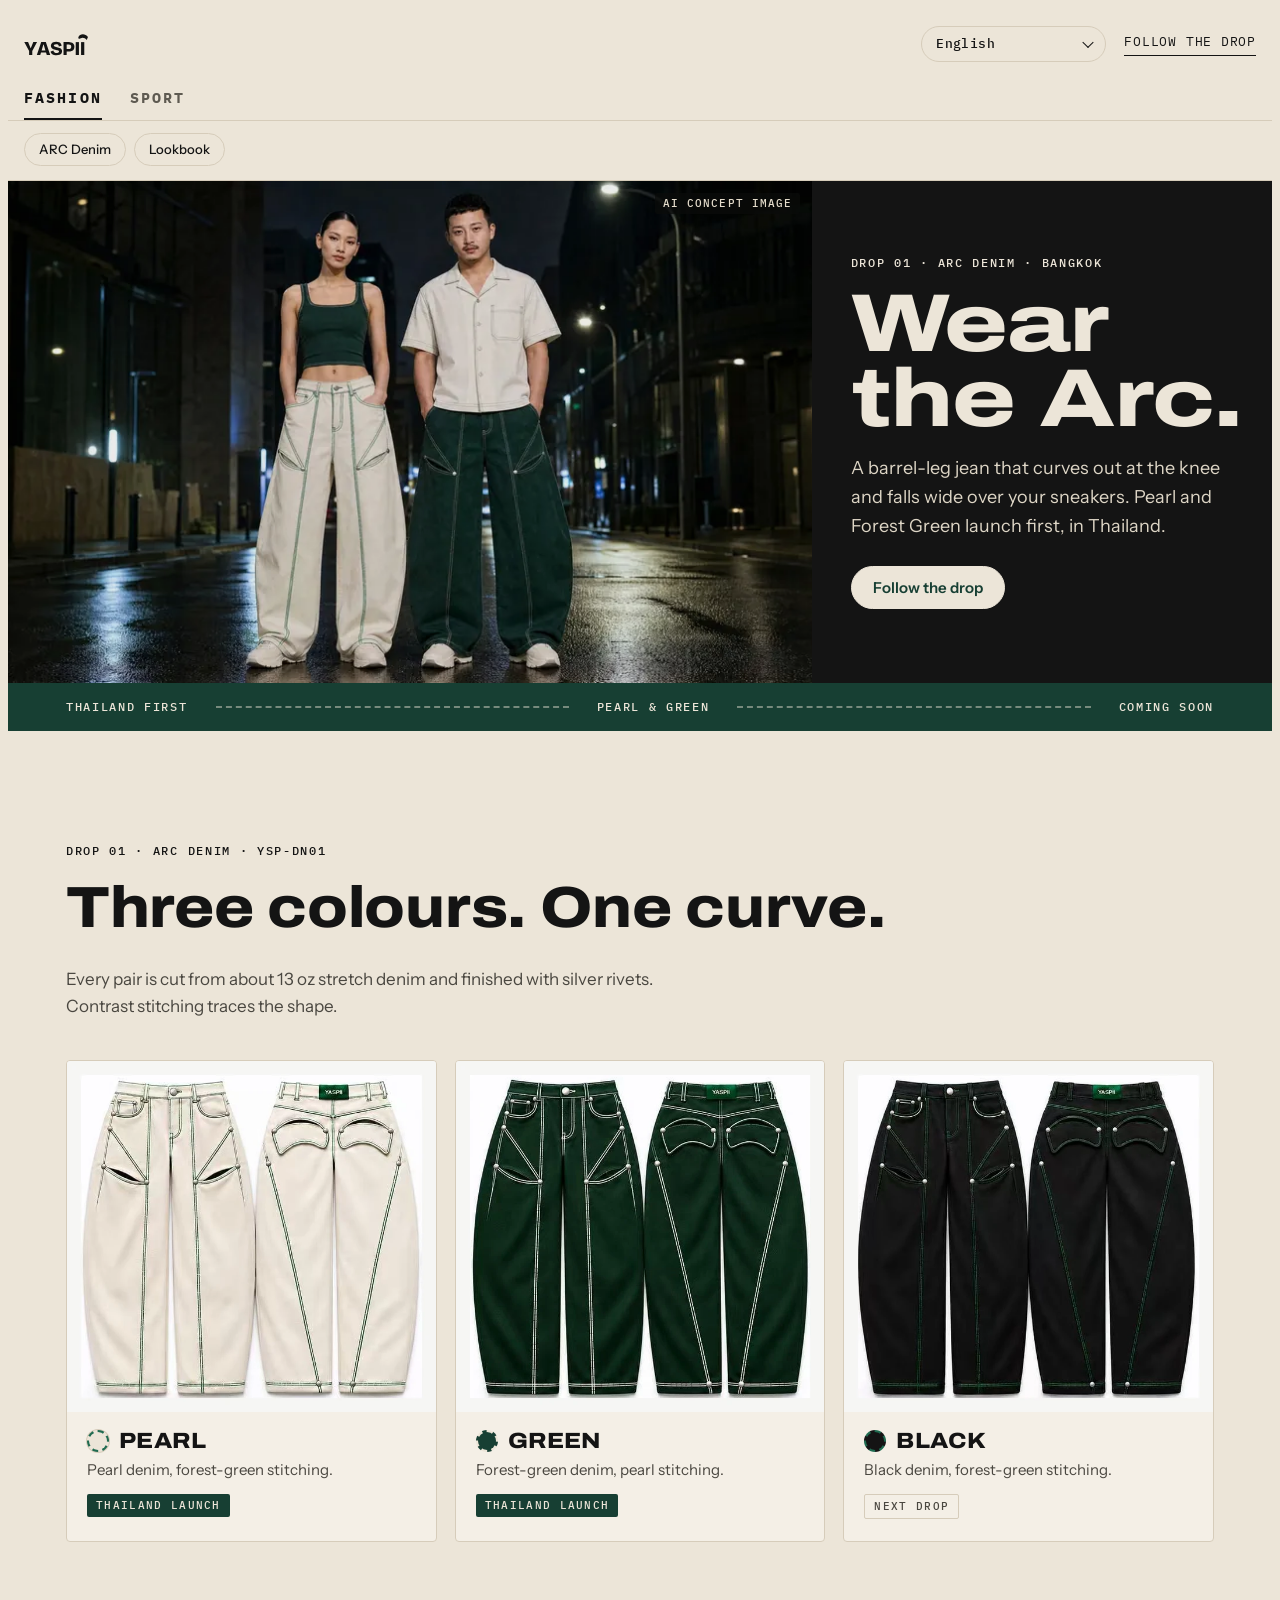
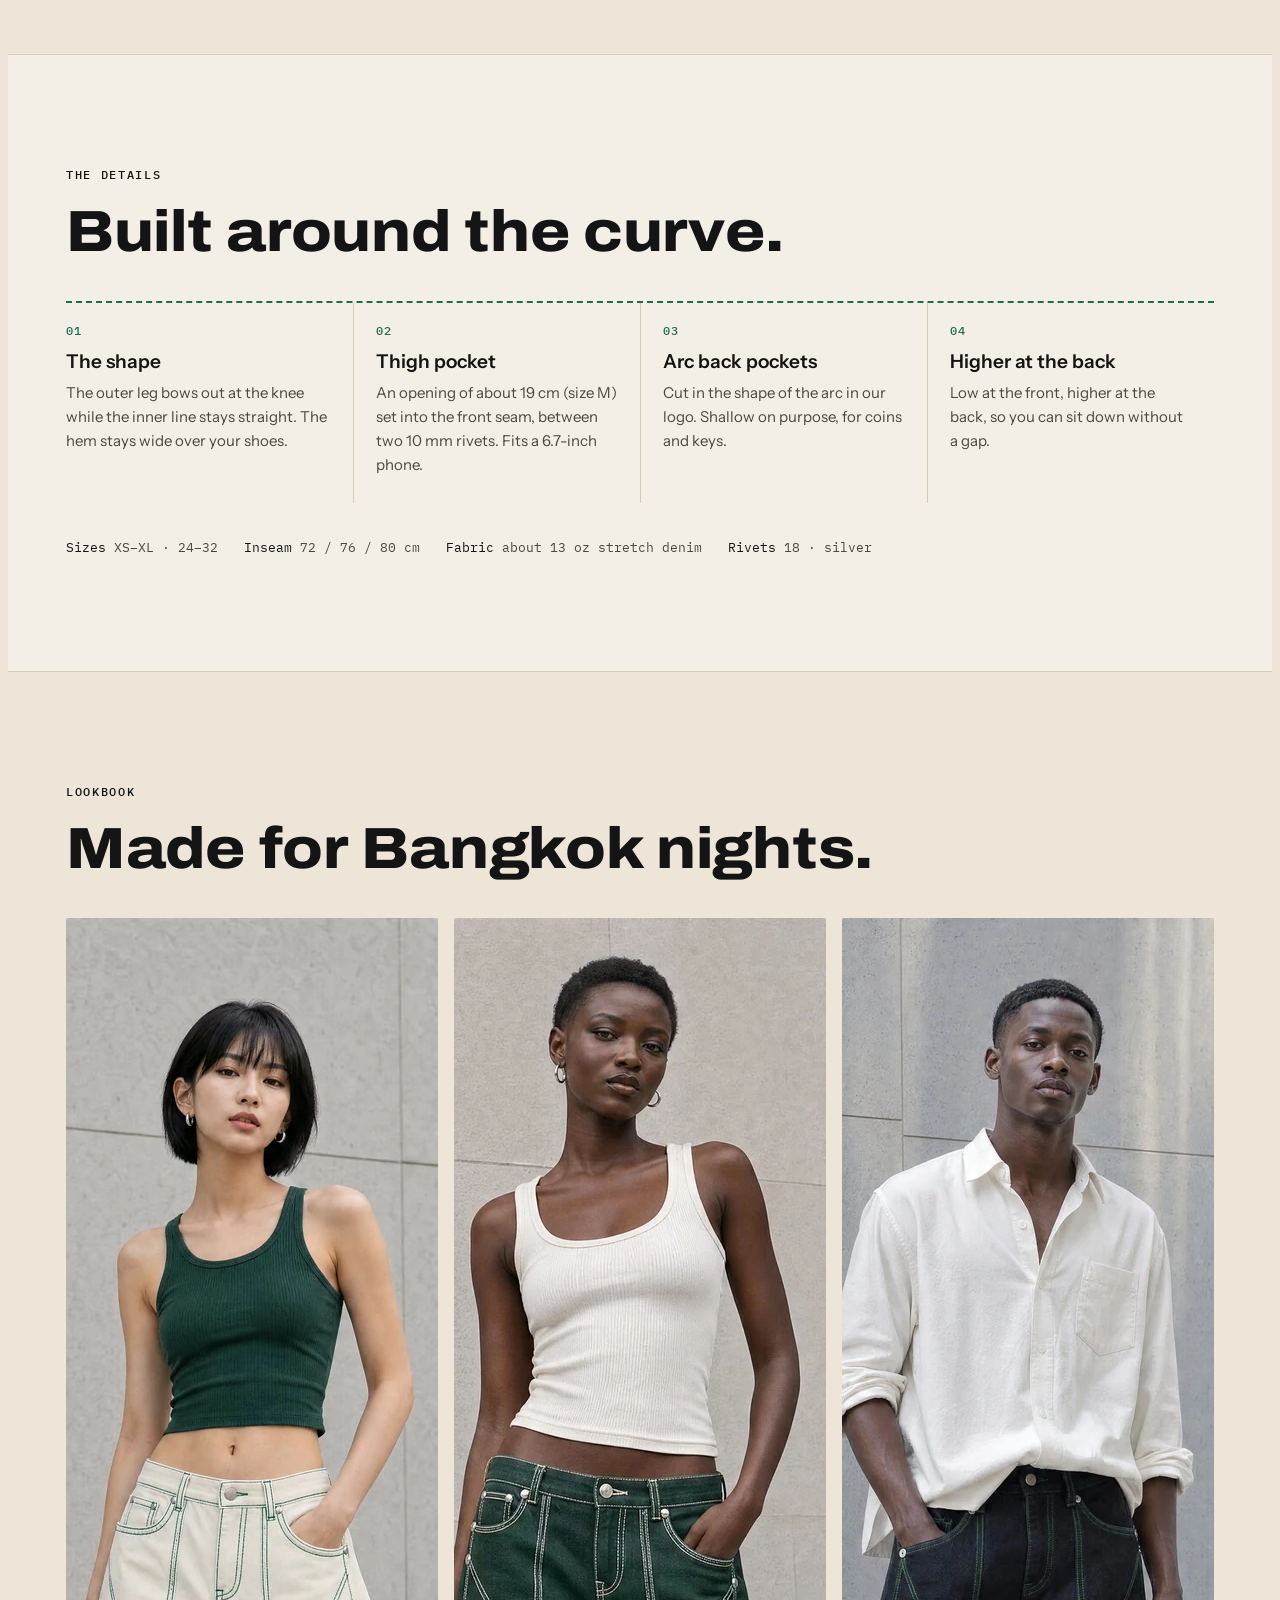
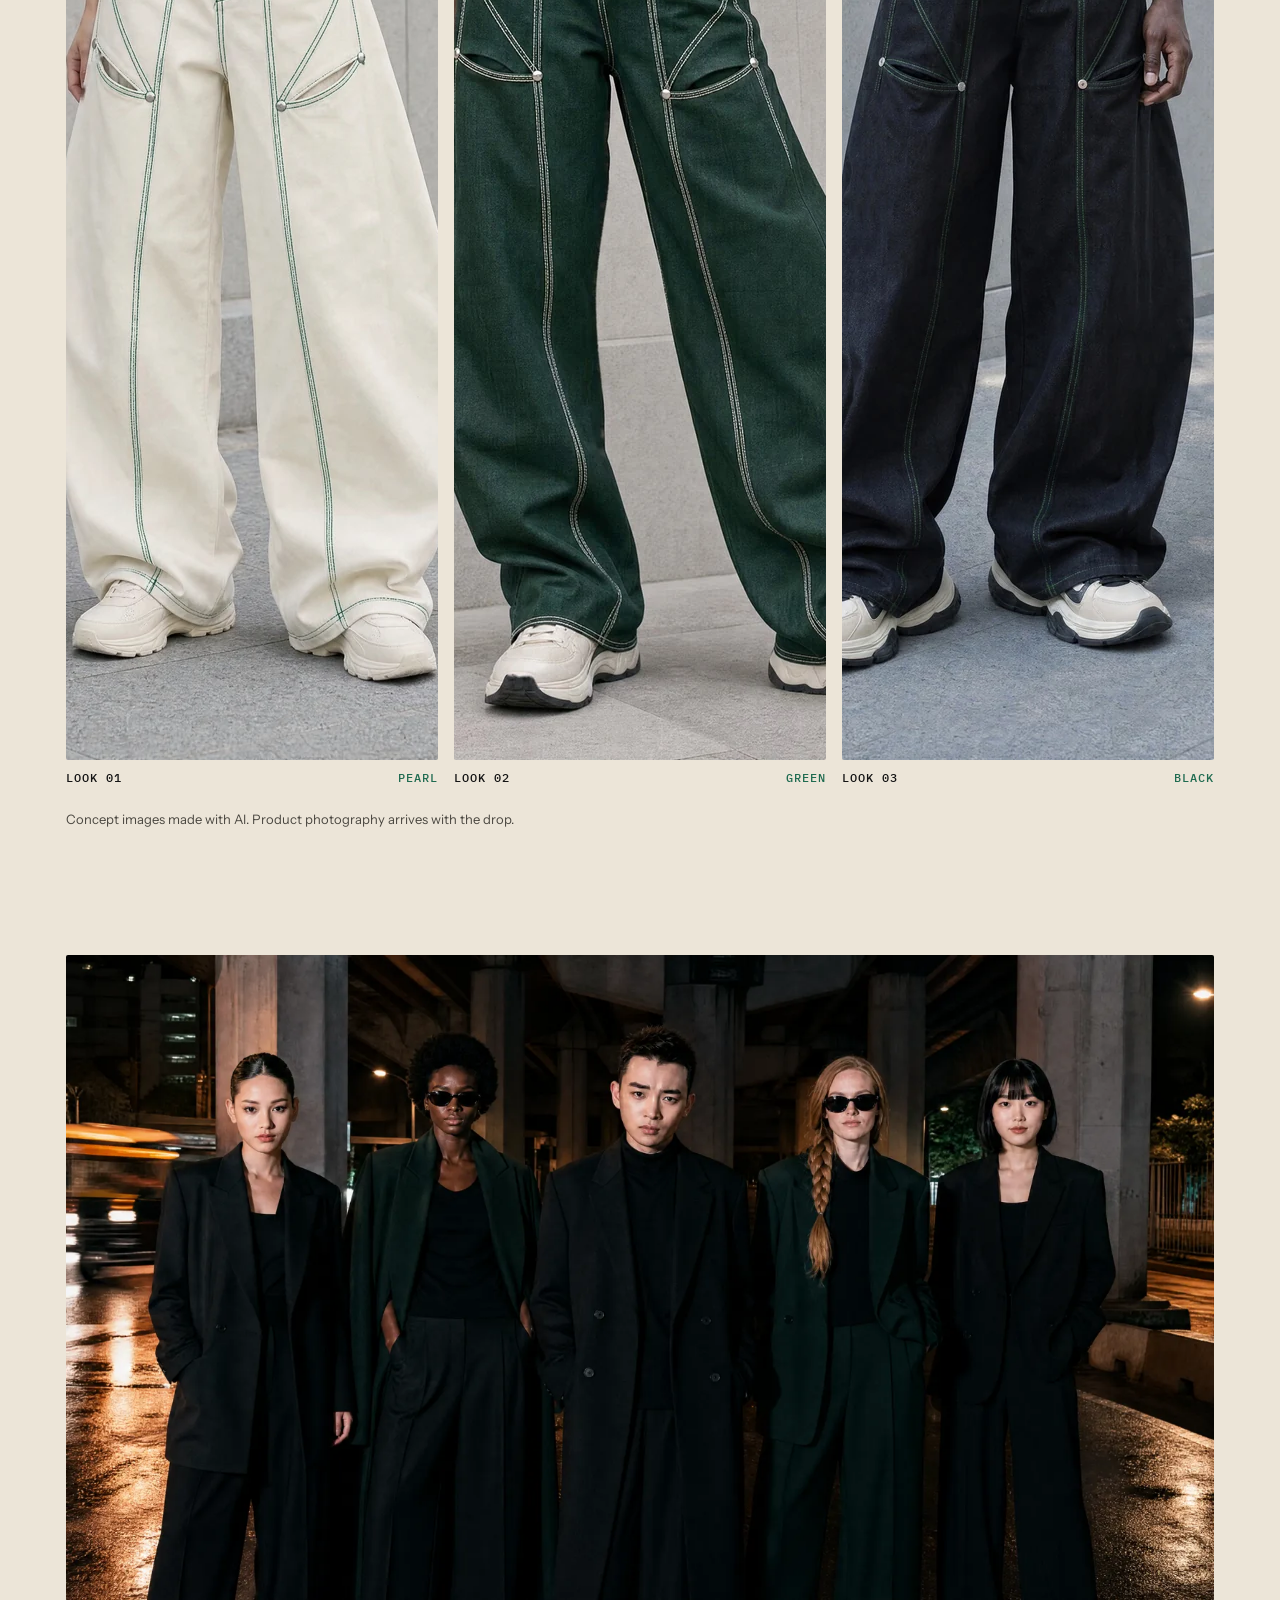
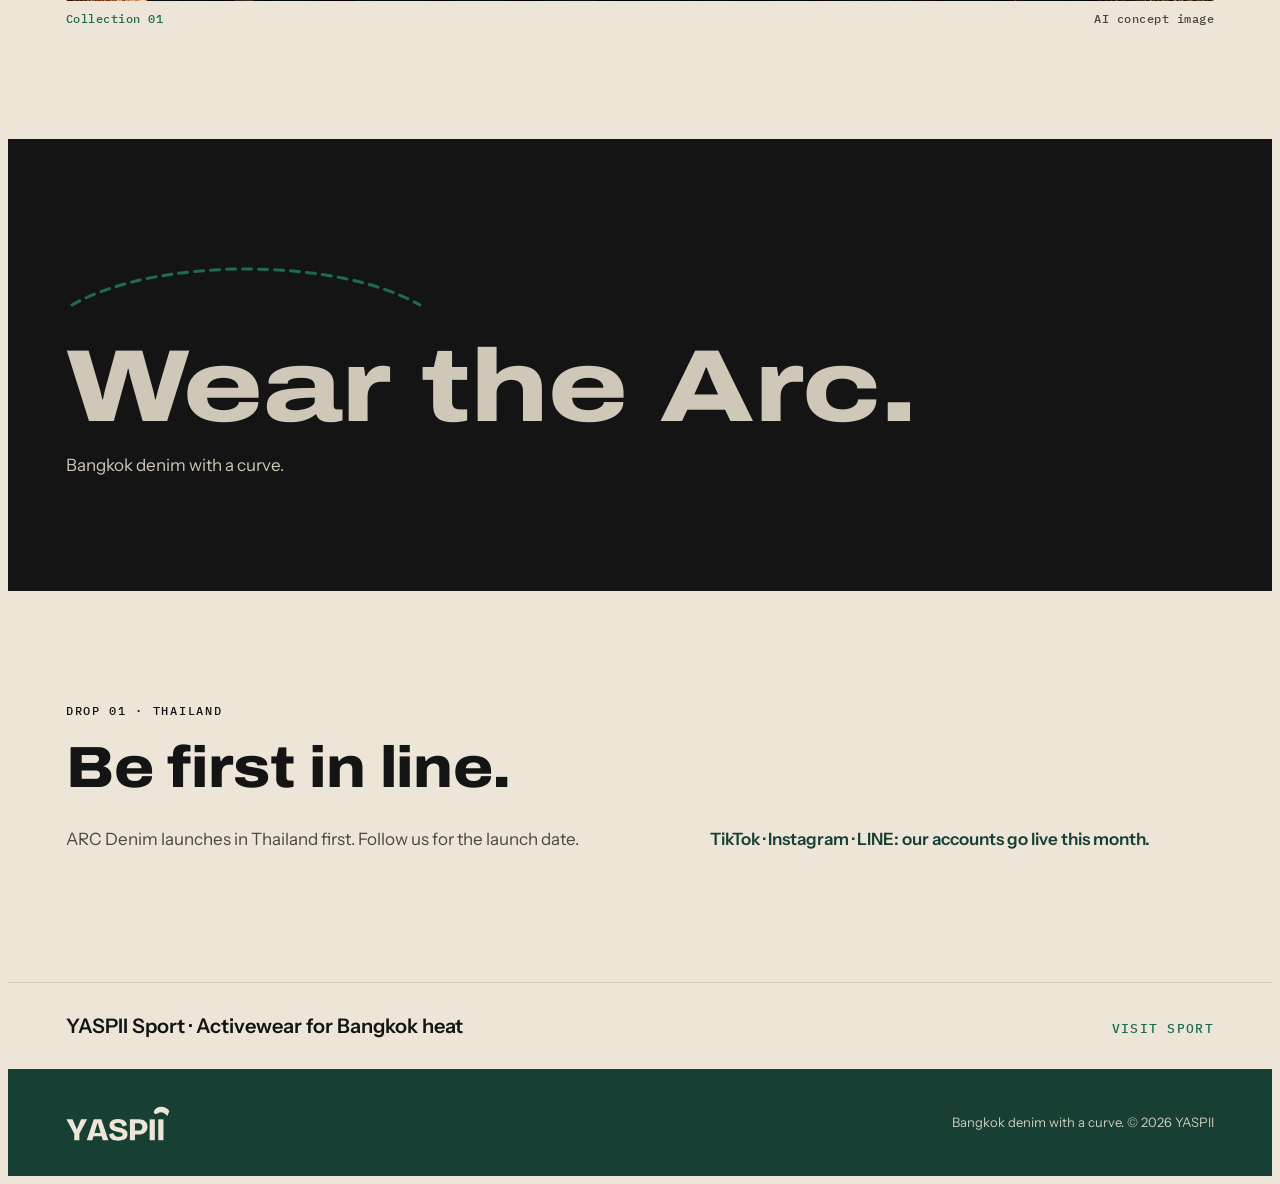
==== commit 141abb7a: "Home: show ARC Denim product renders per colour; lookbook PEARL/GREEN/BLACK at 1080px - Colour cards" ====
--- a/index.html
+++ b/index.html
@@ -68,10 +68,10 @@
 .swatches{display:grid;grid-template-columns:repeat(3,minmax(0,1fr));gap:18px;margin-top:40px}
 @media (max-width:760px){.swatches{grid-template-columns:1fr}}
 .sw{background:var(--paper);border:1px solid var(--line);border-radius:4px;overflow:hidden;display:flex;flex-direction:column}
-.chip{height:150px;position:relative}
-.chip::after{content:"";position:absolute;inset:18px;border:2px dashed var(--st);border-radius:2px}
-.chip::before{content:"";position:absolute;width:12px;height:12px;border-radius:50%;background:radial-gradient(circle at 35% 35%,#f5f5f2,#9a9a96);right:30px;top:30px;box-shadow:0 1px 2px rgba(0,0,0,.35)}
+.pants{display:block;width:100%;height:auto;aspect-ratio:635/604;background:#F6F6F4}
+.chip{width:22px;height:22px;border-radius:50%;flex:none;position:relative;border:2px dashed var(--st)}
 .sw-body{padding:18px 20px 22px;display:grid;gap:6px}
+.sw-head{display:flex;align-items:center;gap:10px}
 .sw-name{font:800 22px/1 var(--display);font-stretch:112%;letter-spacing:.02em}
 .sw-desc{color:var(--ink-2);font-size:15px}
 .tag{justify-self:start;margin-top:6px;font:500 11px/1 var(--mono);letter-spacing:.12em;text-transform:uppercase;padding:6px 9px;border-radius:2px;background:var(--forest);color:var(--pearl)}
@@ -93,8 +93,8 @@
 .spec b{color:var(--ink);font-weight:400}
 
 /* lookbook */
-.looks{display:grid;grid-template-columns:repeat(4,minmax(0,1fr));gap:14px;margin-top:40px}
-@media (max-width:900px){.looks{grid-template-columns:repeat(2,minmax(0,1fr))}}
+.looks{display:grid;grid-template-columns:repeat(3,minmax(0,1fr));gap:16px;margin-top:40px}
+@media (max-width:700px){.looks{grid-template-columns:1fr;max-width:460px}}
 figure{margin:0;min-width:0}
 .look img,.ph{display:block;width:100%;aspect-ratio:3/4;object-fit:cover;border-radius:2px;background:var(--paper)}
 .ph{border:2px dashed var(--line);display:grid;place-items:center;text-align:center;padding:16px;color:var(--ink-2);font:500 13px/1.5 var(--body)}
@@ -184,16 +184,16 @@
       <p class="lede" data-i18n="dn.drop_p">Every pair is cut from about 13 oz stretch denim and finished with silver rivets. Contrast stitching traces the shape.</p>
       <div class="swatches">
         <article class="sw">
-          <div class="chip" style="background:#ECE5D8;--st:#1F6B50;box-shadow:inset 0 0 0 1px #D6CCBA"></div>
-          <div class="sw-body"><div class="sw-name">PEARL</div><div class="sw-desc" data-i18n="dn.sw_pearl">Pearl denim, forest-green stitching.</div><span class="tag" data-i18n="dn.tag_th">Thailand launch</span></div>
+          <img class="pants" src="img/dn-pants-pearl.webp" alt="PEARL ARC Denim, front and back" width="635" height="604" loading="lazy">
+          <div class="sw-body"><div class="sw-head"><span class="chip" style="background:#ECE5D8;--st:#1F6B50;box-shadow:0 0 0 1px #D6CCBA"></span><div class="sw-name">PEARL</div></div><div class="sw-desc" data-i18n="dn.sw_pearl">Pearl denim, forest-green stitching.</div><span class="tag" data-i18n="dn.tag_th">Thailand launch</span></div>
         </article>
         <article class="sw">
-          <div class="chip" style="background:#173F33;--st:#ECE5D8"></div>
-          <div class="sw-body"><div class="sw-name">GREEN</div><div class="sw-desc" data-i18n="dn.sw_green">Forest-green denim, pearl stitching.</div><span class="tag" data-i18n="dn.tag_th">Thailand launch</span></div>
+          <img class="pants" src="img/dn-pants-green.webp" alt="GREEN ARC Denim, front and back" width="635" height="604" loading="lazy">
+          <div class="sw-body"><div class="sw-head"><span class="chip" style="background:#173F33;--st:#ECE5D8;"></span><div class="sw-name">GREEN</div></div><div class="sw-desc" data-i18n="dn.sw_green">Forest-green denim, pearl stitching.</div><span class="tag" data-i18n="dn.tag_th">Thailand launch</span></div>
         </article>
         <article class="sw">
-          <div class="chip" style="background:#141414;--st:#1F6B50"></div>
-          <div class="sw-body"><div class="sw-name">BLACK</div><div class="sw-desc" data-i18n="dn.sw_black">Black denim, forest-green stitching.</div><span class="tag next" data-i18n="dn.tag_next">Next drop</span></div>
+          <img class="pants" src="img/dn-pants-black.webp" alt="BLACK ARC Denim, front and back" width="635" height="604" loading="lazy">
+          <div class="sw-body"><div class="sw-head"><span class="chip" style="background:#141414;--st:#1F6B50;"></span><div class="sw-name">BLACK</div></div><div class="sw-desc" data-i18n="dn.sw_black">Black denim, forest-green stitching.</div><span class="tag next" data-i18n="dn.tag_next">Next drop</span></div>
         </article>
       </div>
     </div>
@@ -218,10 +218,9 @@
       <div class="eyebrow" data-i18n="dn.lk_eyebrow">Lookbook</div>
       <h2 data-i18n="dn.lk_h2">Made for Bangkok nights.</h2>
       <div class="looks">
-        <figure class="look"><img src="img/dn-look-green-720.webp" alt="Model in GREEN ARC Denim with white sneakers" width="720" height="961" loading="lazy"><figcaption><span>Look 01</span><span>GREEN</span></figcaption></figure>
-        <figure class="look"><img src="img/dn-look-black-720.webp" alt="Model in BLACK ARC Denim with a white shirt" width="720" height="961" loading="lazy"><figcaption><span>Look 02</span><span>BLACK</span></figcaption></figure>
-        <figure class="look"><img src="img/dn-look-pearl-720.webp" alt="Model in PEARL ARC Denim with a black tank" width="720" height="961" loading="lazy"><figcaption><span>Look 03</span><span>PEARL</span></figcaption></figure>
-        <figure class="look"><img src="img/dn-look-pearl2-720.webp" alt="Model in PEARL ARC Denim with a forest-green cropped tank" width="720" height="961" loading="lazy"><figcaption><span>Look 04</span><span>PEARL</span></figcaption></figure>
+        <figure class="look"><img src="img/dn-model-pearl-1080.webp" alt="Model in PEARL ARC Denim with a forest-green cropped tank and pearl sneakers" width="1080" height="1442" loading="lazy"><figcaption><span>Look 01</span><span>PEARL</span></figcaption></figure>
+        <figure class="look"><img src="img/dn-model-green-1080.webp" alt="Model in GREEN ARC Denim with a pearl tank and white sneakers" width="1080" height="1442" loading="lazy"><figcaption><span>Look 02</span><span>GREEN</span></figcaption></figure>
+        <figure class="look"><img src="img/dn-model-black-1080.webp" alt="Model in BLACK ARC Denim with a white shirt and white sneakers" width="1080" height="1442" loading="lazy"><figcaption><span>Look 03</span><span>BLACK</span></figcaption></figure>
       </div>
       <p class="note" data-i18n="dn.lk_note">Concept images made with AI. Product photography arrives with the drop.</p>
     </div>
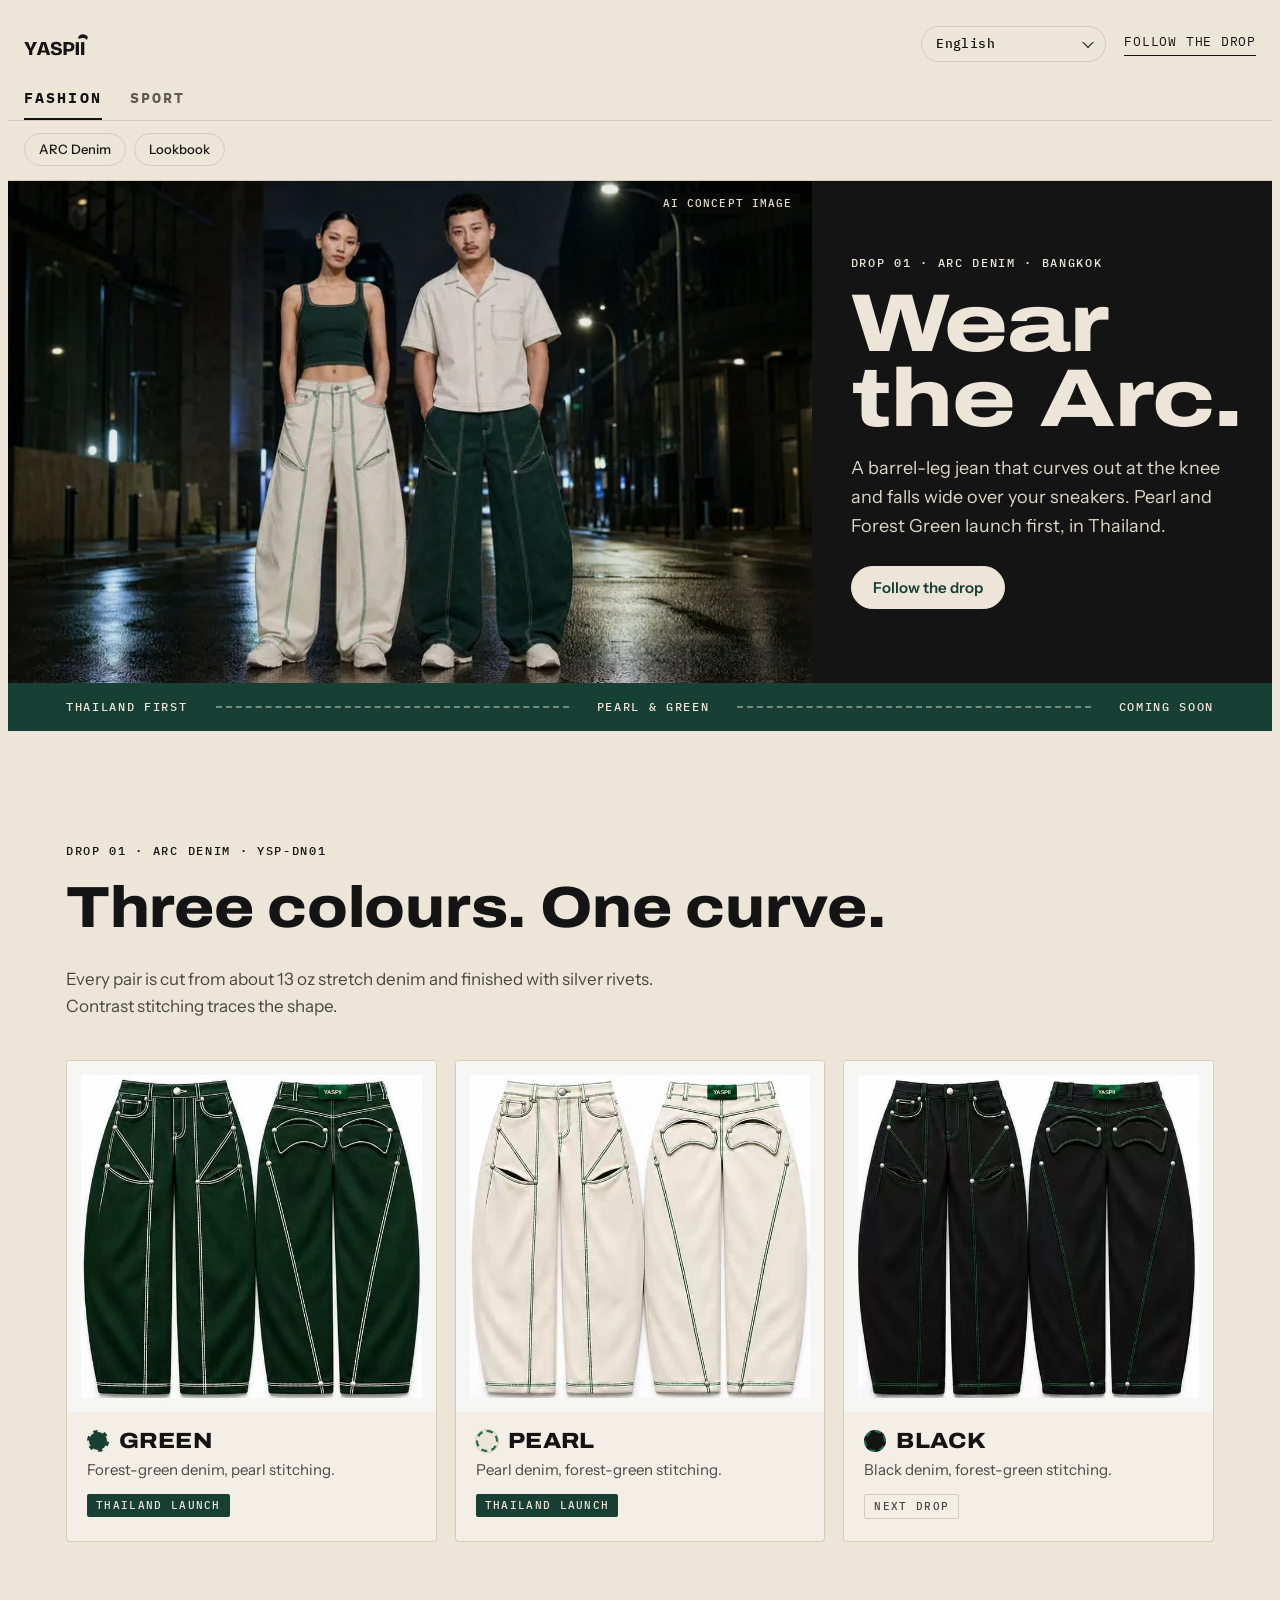
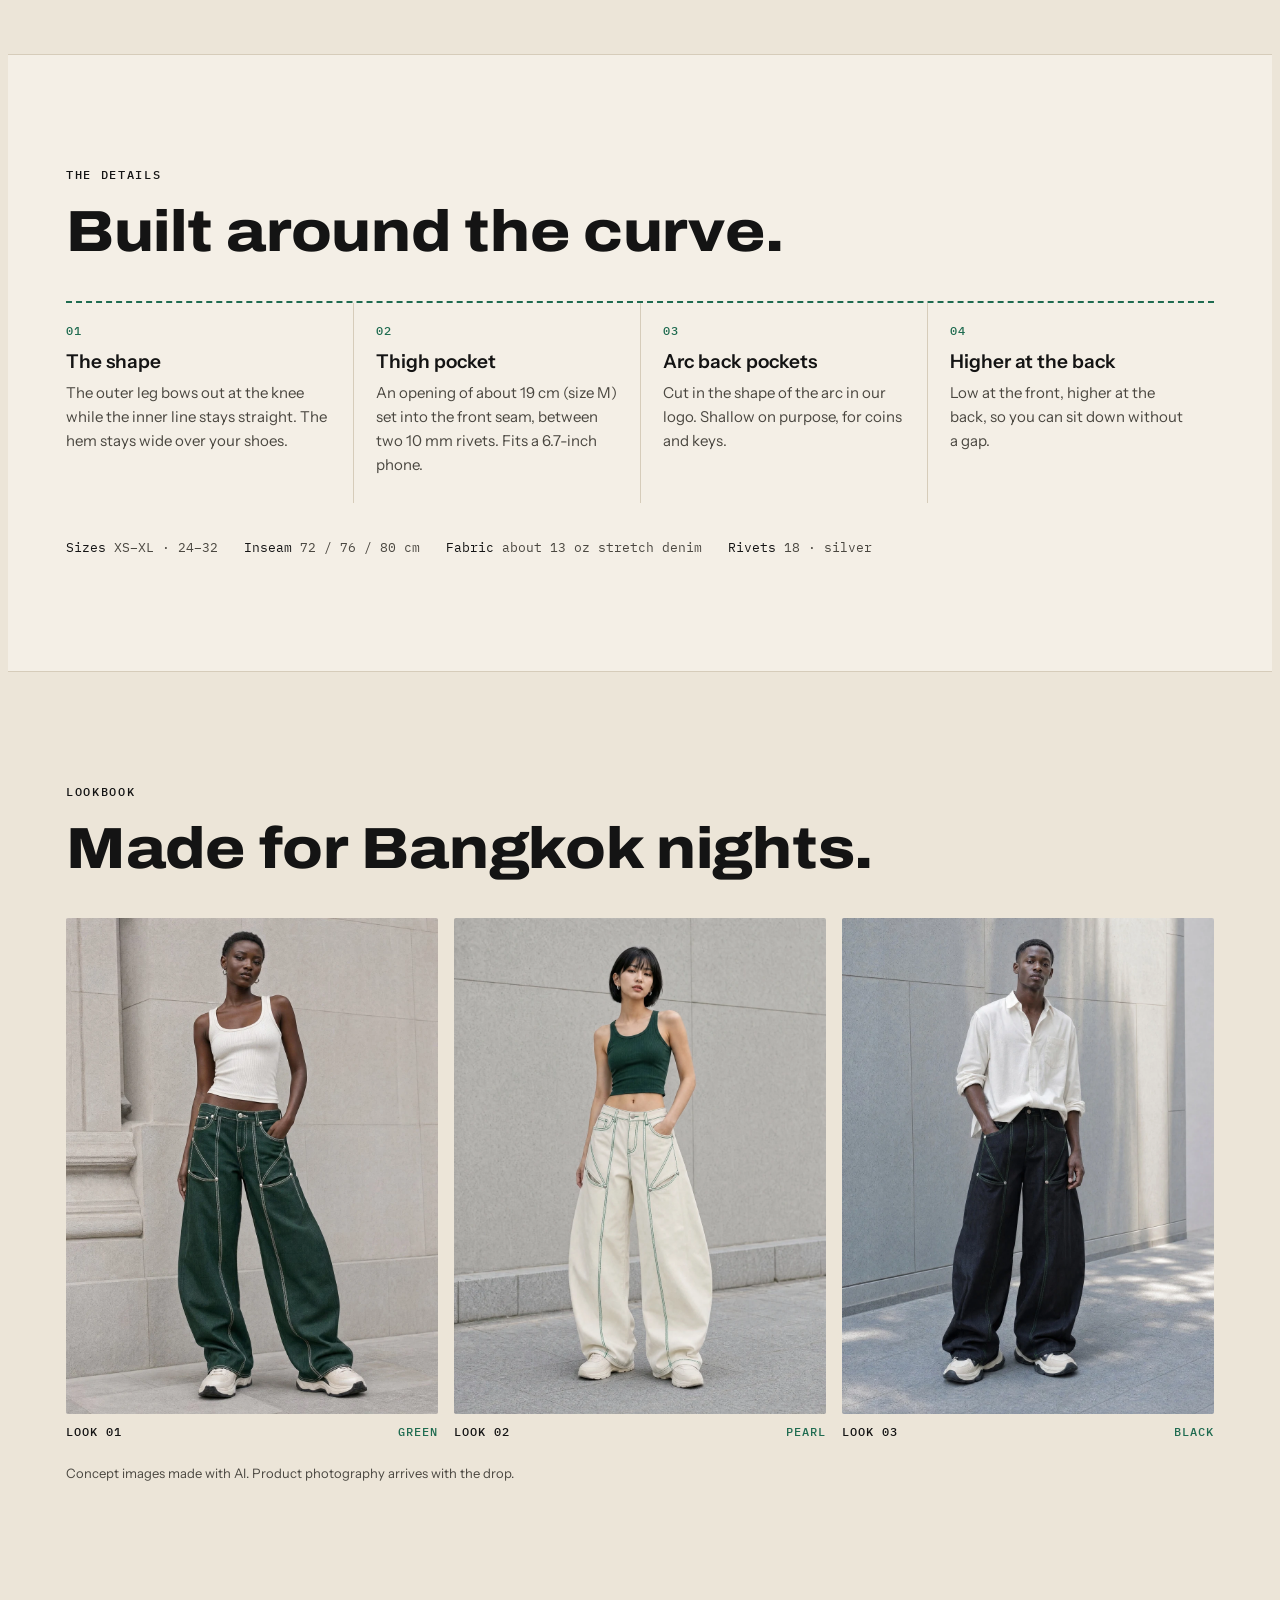
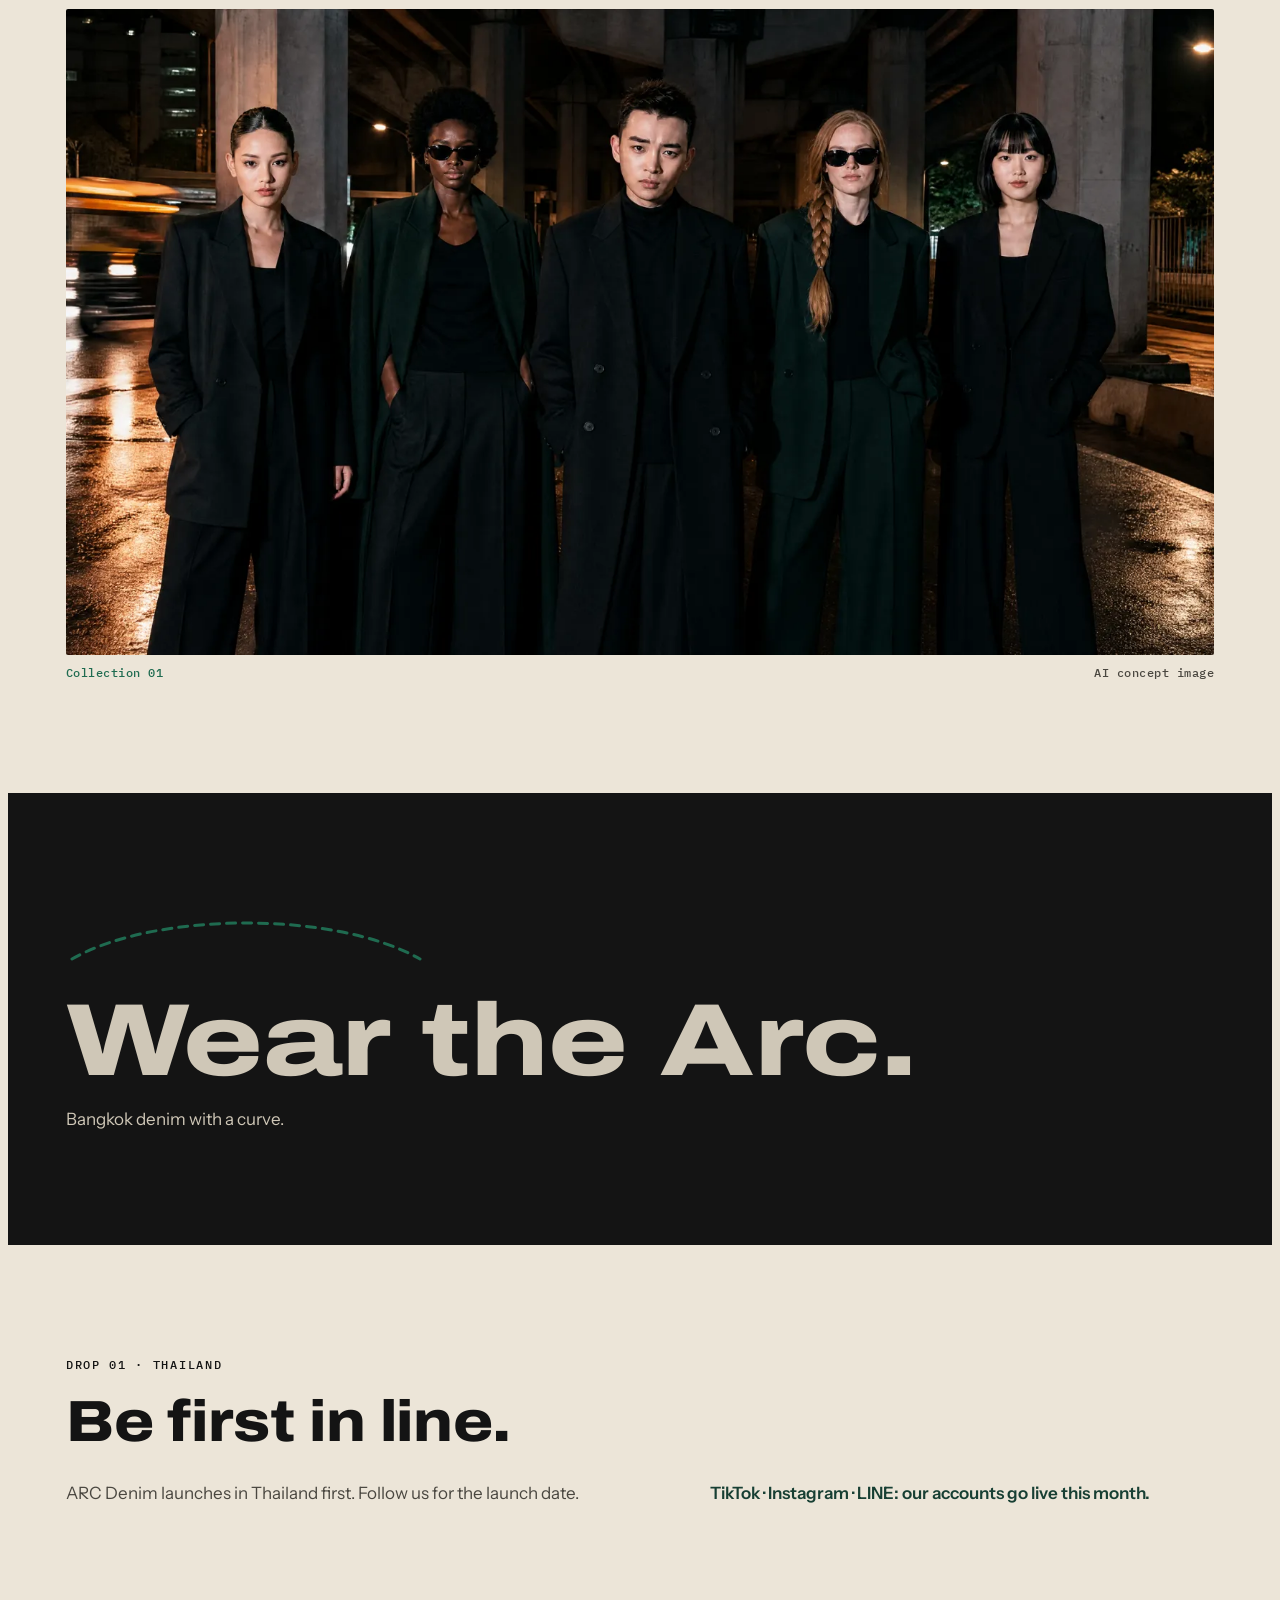
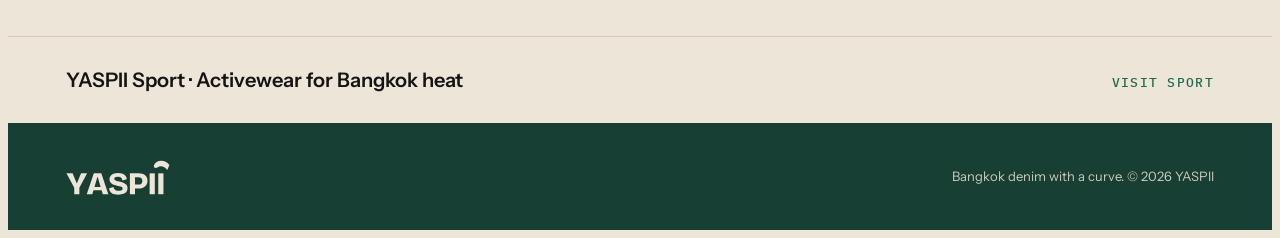
==== commit 81d8f129: "Home: order colours GREEN/PEARL/BLACK; stop lookbook images from cropping The width/height attribute" ====
--- a/index.html
+++ b/index.html
@@ -96,7 +96,7 @@
 .looks{display:grid;grid-template-columns:repeat(3,minmax(0,1fr));gap:16px;margin-top:40px}
 @media (max-width:700px){.looks{grid-template-columns:1fr;max-width:460px}}
 figure{margin:0;min-width:0}
-.look img,.ph{display:block;width:100%;aspect-ratio:3/4;object-fit:cover;border-radius:2px;background:var(--paper)}
+.look img,.ph{display:block;width:100%;height:auto;aspect-ratio:3/4;object-fit:cover;border-radius:2px;background:var(--paper)}
 .ph{border:2px dashed var(--line);display:grid;place-items:center;text-align:center;padding:16px;color:var(--ink-2);font:500 13px/1.5 var(--body)}
 figcaption{display:flex;justify-content:space-between;gap:8px;font:500 12px/1.4 var(--mono);letter-spacing:.08em;padding-top:10px;text-transform:uppercase}
 figcaption span:last-child{color:var(--stitch)}
@@ -184,12 +184,12 @@
       <p class="lede" data-i18n="dn.drop_p">Every pair is cut from about 13 oz stretch denim and finished with silver rivets. Contrast stitching traces the shape.</p>
       <div class="swatches">
         <article class="sw">
+          <img class="pants" src="img/dn-pants-green.webp" alt="GREEN ARC Denim, front and back" width="635" height="604" loading="lazy">
+          <div class="sw-body"><div class="sw-head"><span class="chip" style="background:#173F33;--st:#ECE5D8;"></span><div class="sw-name">GREEN</div></div><div class="sw-desc" data-i18n="dn.sw_green">Forest-green denim, pearl stitching.</div><span class="tag" data-i18n="dn.tag_th">Thailand launch</span></div>
+        </article>
+        <article class="sw">
           <img class="pants" src="img/dn-pants-pearl.webp" alt="PEARL ARC Denim, front and back" width="635" height="604" loading="lazy">
           <div class="sw-body"><div class="sw-head"><span class="chip" style="background:#ECE5D8;--st:#1F6B50;box-shadow:0 0 0 1px #D6CCBA"></span><div class="sw-name">PEARL</div></div><div class="sw-desc" data-i18n="dn.sw_pearl">Pearl denim, forest-green stitching.</div><span class="tag" data-i18n="dn.tag_th">Thailand launch</span></div>
-        </article>
-        <article class="sw">
-          <img class="pants" src="img/dn-pants-green.webp" alt="GREEN ARC Denim, front and back" width="635" height="604" loading="lazy">
-          <div class="sw-body"><div class="sw-head"><span class="chip" style="background:#173F33;--st:#ECE5D8;"></span><div class="sw-name">GREEN</div></div><div class="sw-desc" data-i18n="dn.sw_green">Forest-green denim, pearl stitching.</div><span class="tag" data-i18n="dn.tag_th">Thailand launch</span></div>
         </article>
         <article class="sw">
           <img class="pants" src="img/dn-pants-black.webp" alt="BLACK ARC Denim, front and back" width="635" height="604" loading="lazy">
@@ -218,8 +218,8 @@
       <div class="eyebrow" data-i18n="dn.lk_eyebrow">Lookbook</div>
       <h2 data-i18n="dn.lk_h2">Made for Bangkok nights.</h2>
       <div class="looks">
-        <figure class="look"><img src="img/dn-model-pearl-1080.webp" alt="Model in PEARL ARC Denim with a forest-green cropped tank and pearl sneakers" width="1080" height="1442" loading="lazy"><figcaption><span>Look 01</span><span>PEARL</span></figcaption></figure>
-        <figure class="look"><img src="img/dn-model-green-1080.webp" alt="Model in GREEN ARC Denim with a pearl tank and white sneakers" width="1080" height="1442" loading="lazy"><figcaption><span>Look 02</span><span>GREEN</span></figcaption></figure>
+        <figure class="look"><img src="img/dn-model-green-1080.webp" alt="Model in GREEN ARC Denim with a pearl tank and white sneakers" width="1080" height="1442" loading="lazy"><figcaption><span>Look 01</span><span>GREEN</span></figcaption></figure>
+        <figure class="look"><img src="img/dn-model-pearl-1080.webp" alt="Model in PEARL ARC Denim with a forest-green cropped tank and pearl sneakers" width="1080" height="1442" loading="lazy"><figcaption><span>Look 02</span><span>PEARL</span></figcaption></figure>
         <figure class="look"><img src="img/dn-model-black-1080.webp" alt="Model in BLACK ARC Denim with a white shirt and white sneakers" width="1080" height="1442" loading="lazy"><figcaption><span>Look 03</span><span>BLACK</span></figcaption></figure>
       </div>
       <p class="note" data-i18n="dn.lk_note">Concept images made with AI. Product photography arrives with the drop.</p>
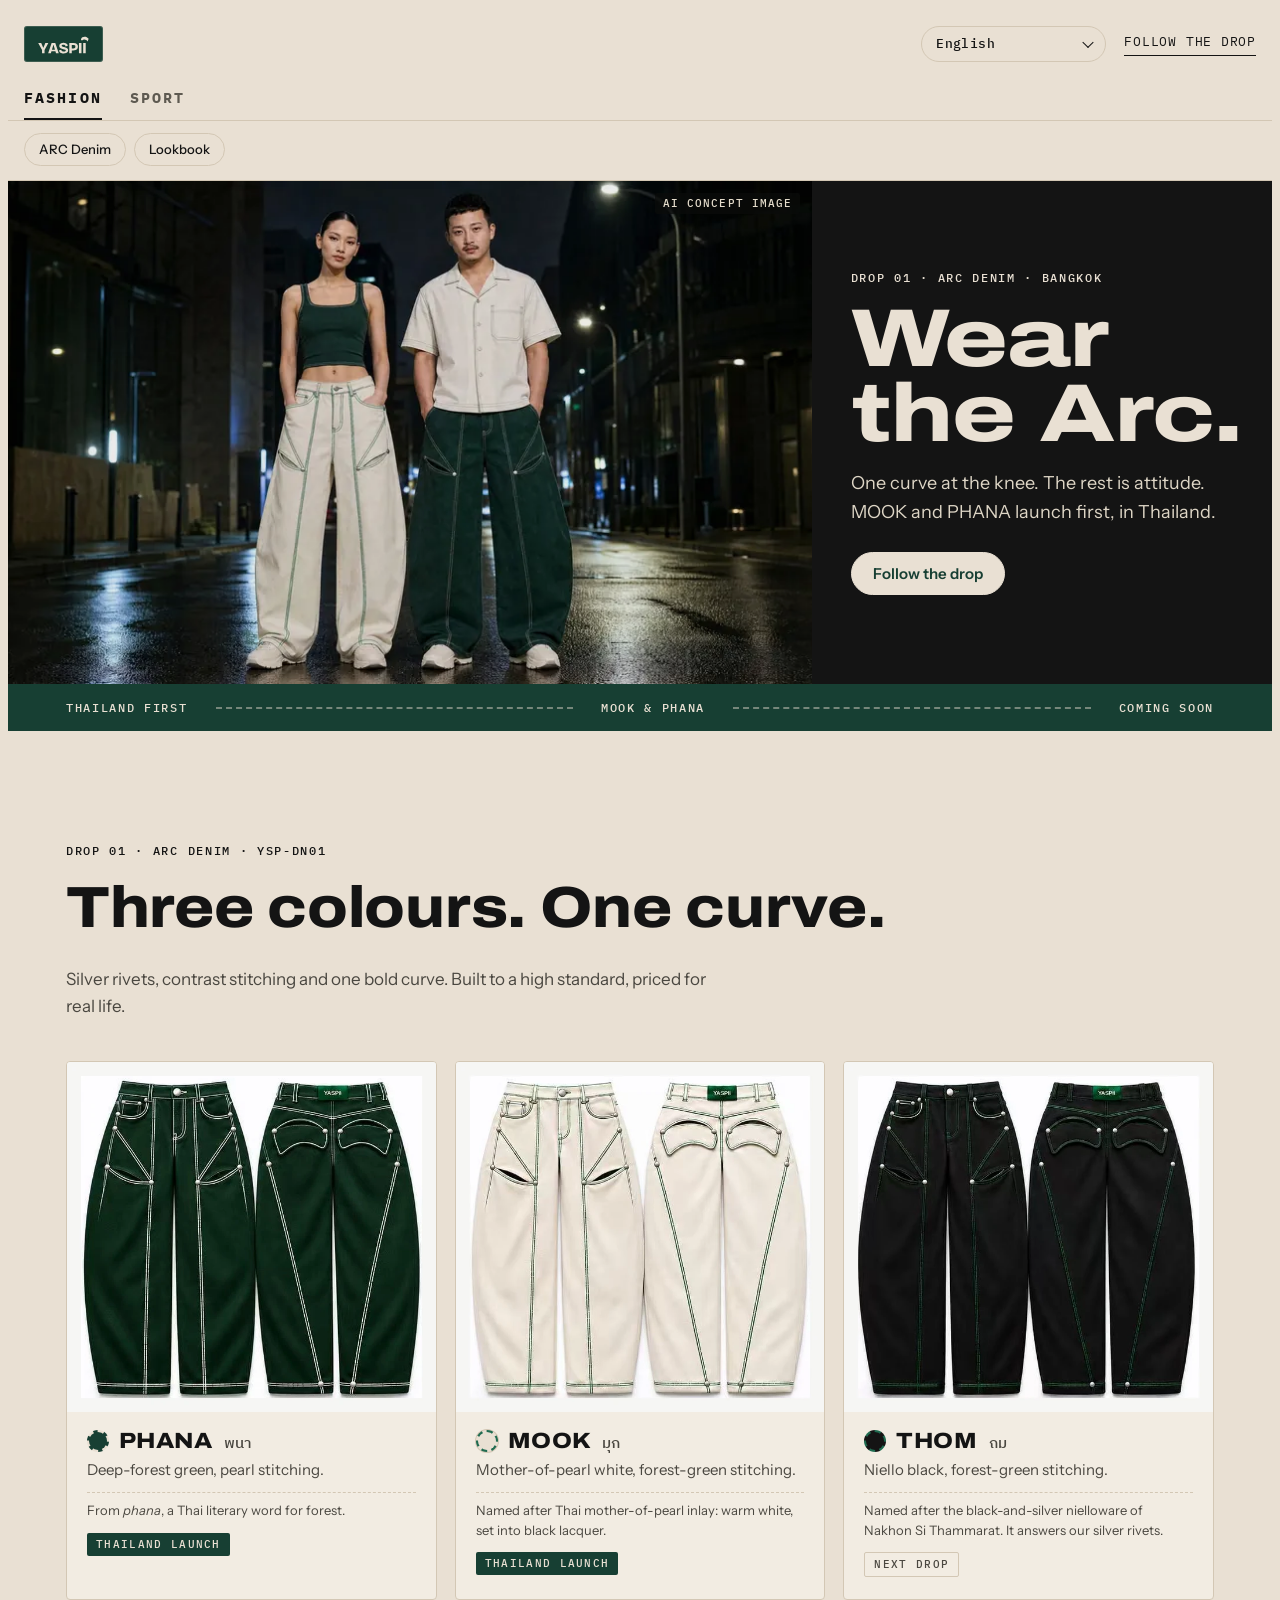
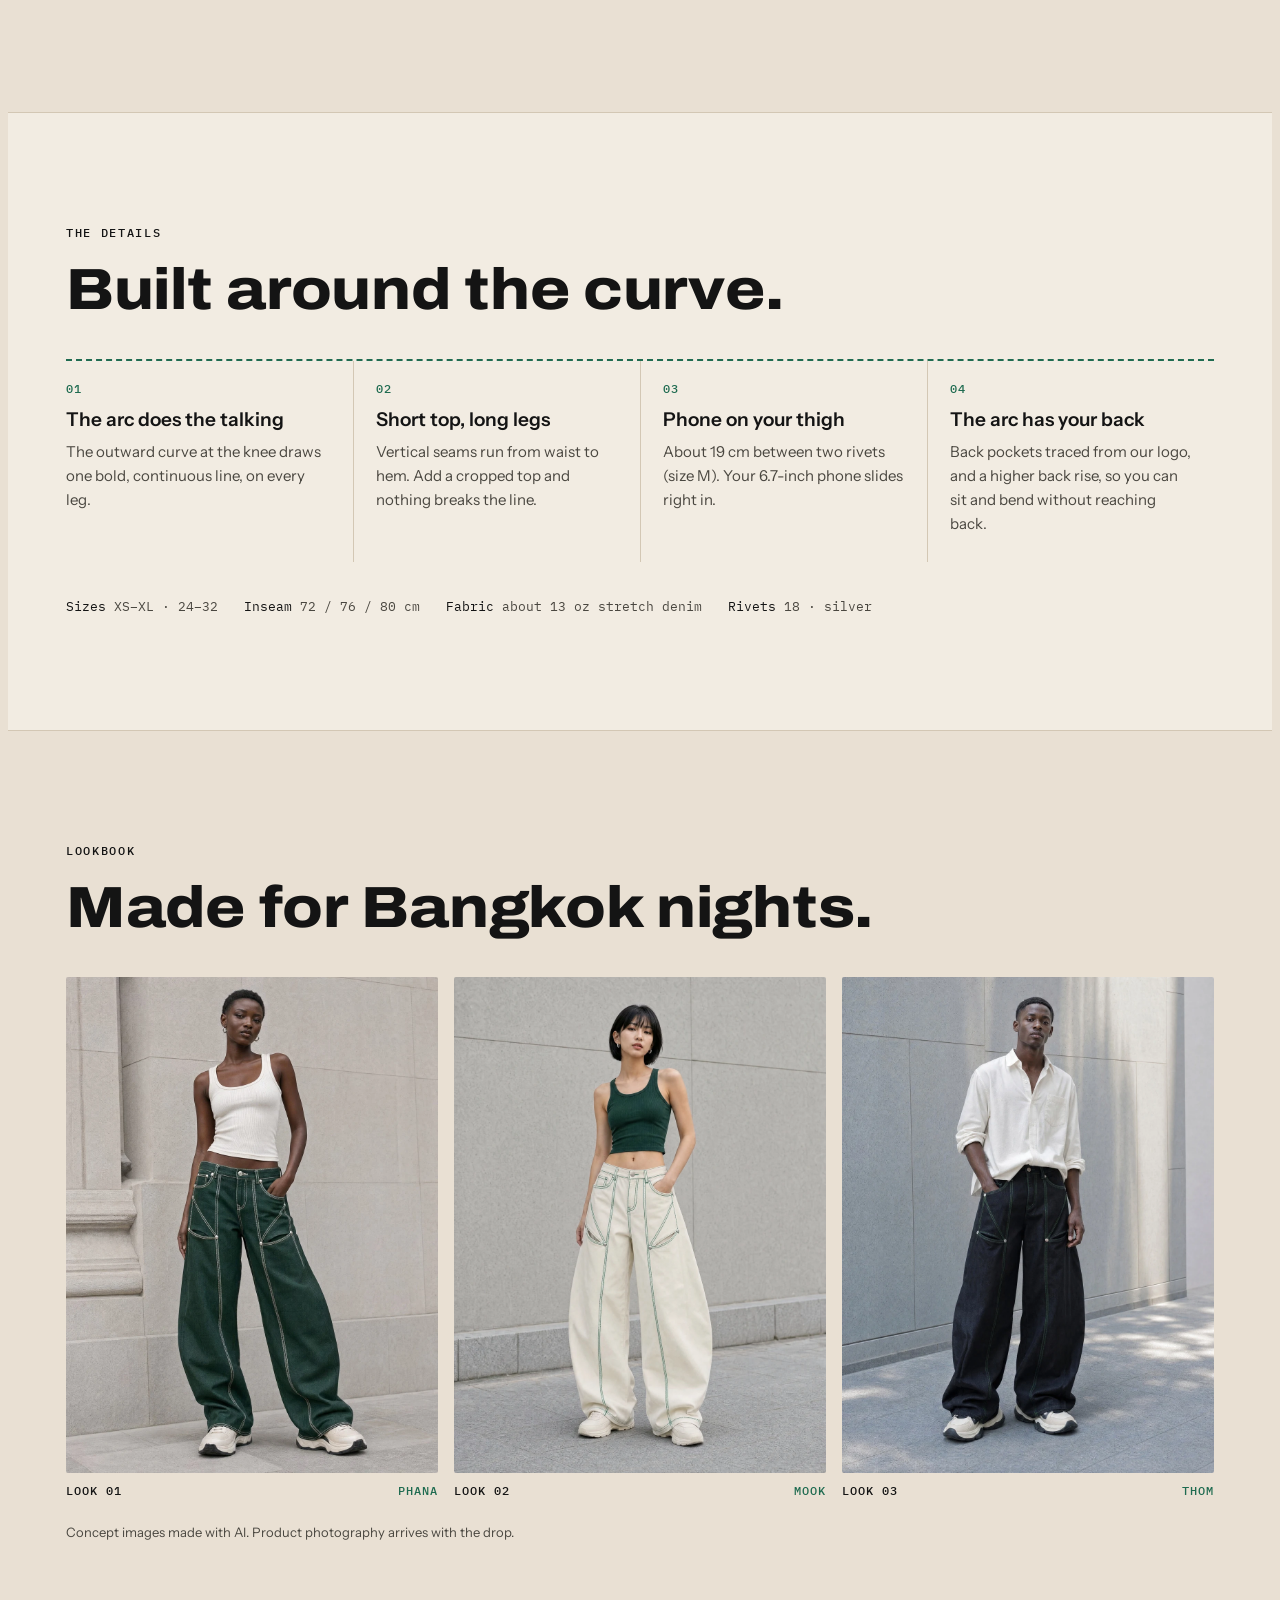
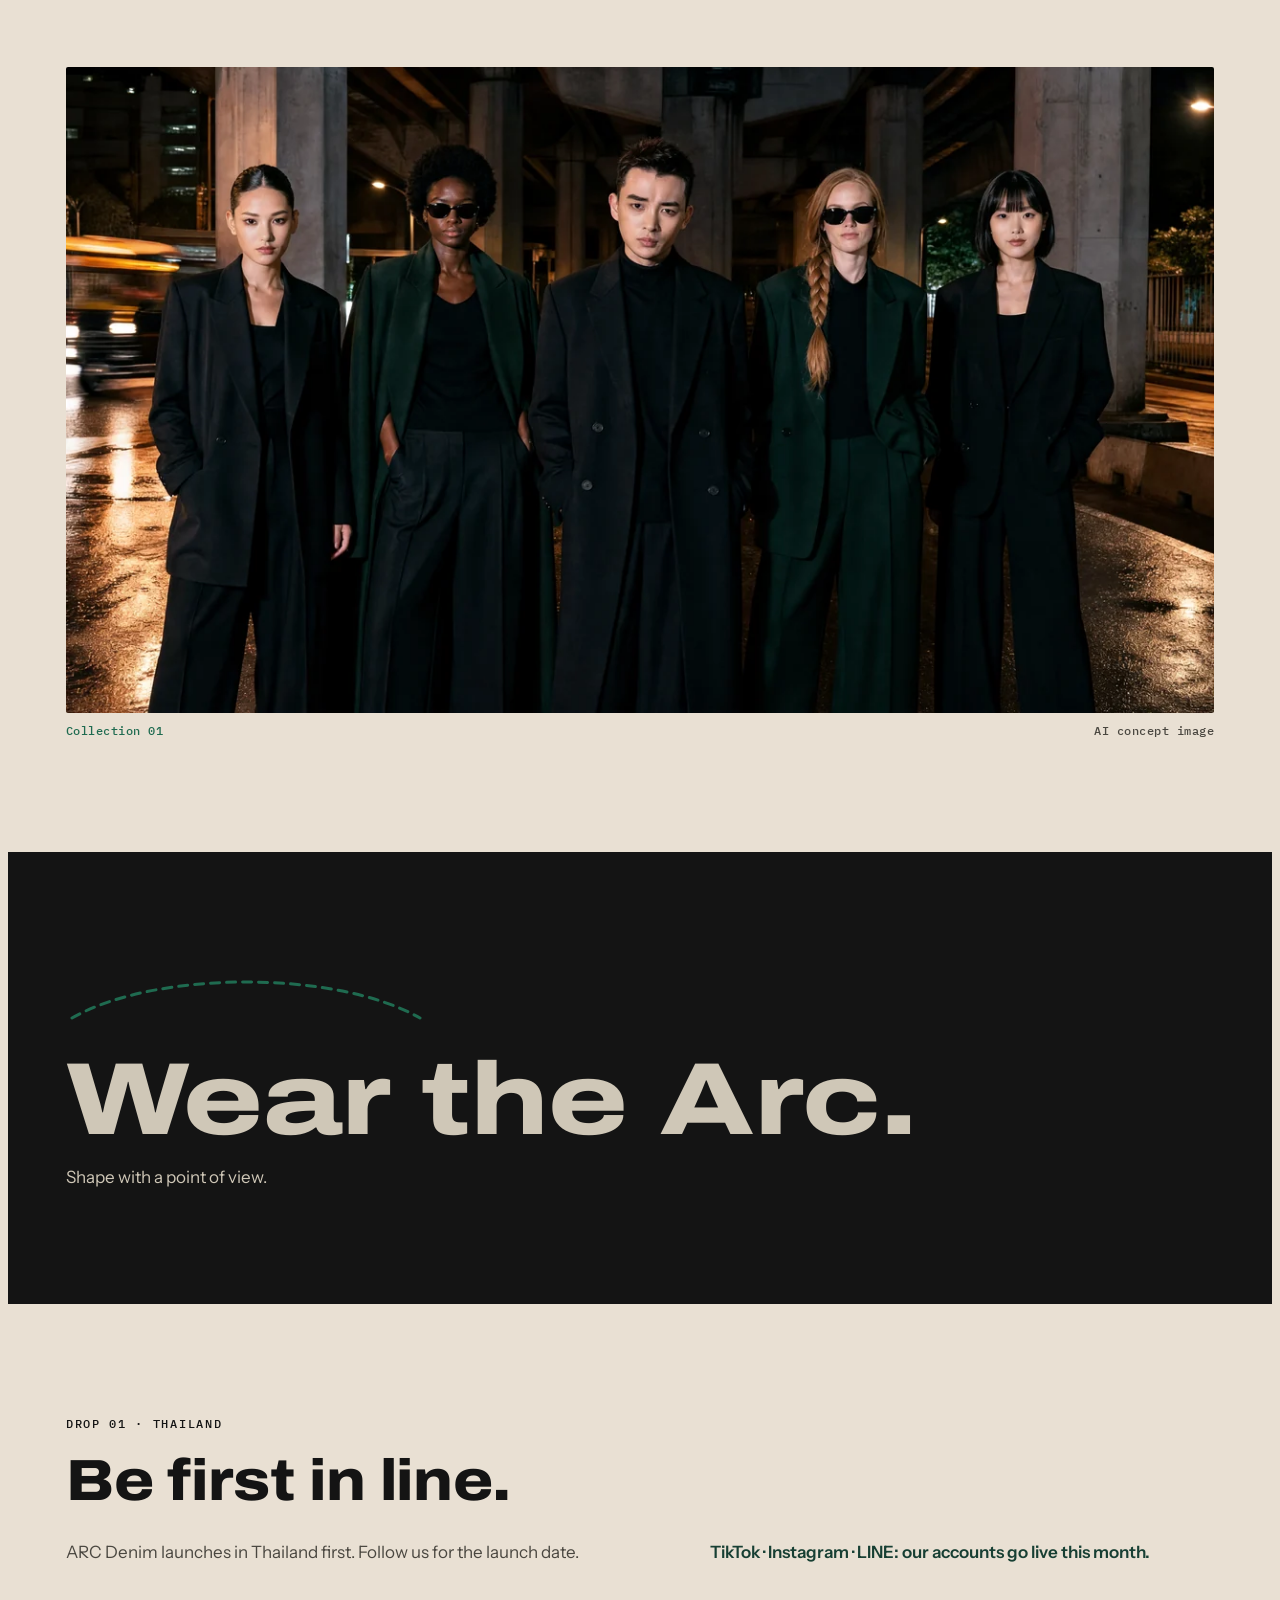
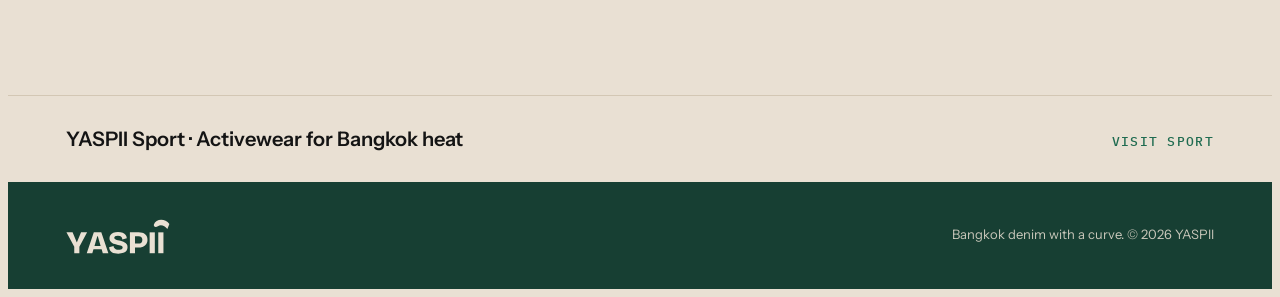
==== commit 90d435ff: "Home: colour names MOOK/PHANA/THOM, new product copy, logo patch, sharper group photo - Colours rena" ====
--- a/index.html
+++ b/index.html
@@ -4,7 +4,7 @@
 <meta charset="utf-8">
 <meta name="viewport" content="width=device-width, initial-scale=1, viewport-fit=cover">
 <title>YASPII · Wear the Arc</title>
-<meta name="description" content="YASPII ARC Denim: a barrel-leg jean that curves out at the knee. Drop 01 in Pearl and Forest Green launches in Thailand first.">
+<meta name="description" content="YASPII ARC Denim. One curve at the knee, the rest is attitude. Drop 01 in MOOK white and PHANA green launches in Thailand first.">
 <link rel="icon" href="img/favicon-32.png?v=2" sizes="32x32">
 <link rel="apple-touch-icon" href="img/favicon-180.png?v=2">
 <link rel="preconnect" href="https://fonts.googleapis.com">
@@ -13,12 +13,12 @@
 <style>
 /* Layout: one long editorial scroll; pearl paper, ink type, forest green as the stitch that runs through every section. Single brand look, no dark variant. */
 :root{
-  --pearl:#ECE5D8; --paper:#F4EFE6; --ink:#141414; --ink-2:#4A4740;
-  --forest:#173F33; --stitch:#1F6B50; --line:#D6CCBA;
+  --pearl:#E9E0D3; --paper:#F2ECE2; --ink:#141414; --ink-2:#4A4740;
+  --forest:#173F33; --stitch:#1F6B50; --line:#D3C7B4;
   --display:"Archivo","Arial Black",system-ui,sans-serif;
   --body:"Instrument Sans","IBM Plex Sans Thai","PingFang SC","Microsoft YaHei",system-ui,sans-serif;
   --mono:"IBM Plex Mono",ui-monospace,Menlo,monospace;
-  --bg:#ECE5D8; --muted:#5E5A51; --accent:#1F6B50;
+  --bg:#E9E0D3; --muted:#5E5A51; --accent:#1F6B50;
   color-scheme:light;
 }
 *{box-sizing:border-box}
@@ -74,6 +74,8 @@
 .sw-head{display:flex;align-items:center;gap:10px}
 .sw-name{font:800 22px/1 var(--display);font-stretch:112%;letter-spacing:.02em}
 .sw-desc{color:var(--ink-2);font-size:15px}
+.sw-name small{font:500 15px/1 "IBM Plex Sans Thai",sans-serif;color:var(--ink-2);margin-left:6px;letter-spacing:0}
+.sw-story{font:400 13px/1.5 var(--body);color:var(--ink-2);border-top:1px dashed var(--line);padding-top:8px;margin-top:4px}
 .tag{justify-self:start;margin-top:6px;font:500 11px/1 var(--mono);letter-spacing:.12em;text-transform:uppercase;padding:6px 9px;border-radius:2px;background:var(--forest);color:var(--pearl)}
 .tag.next{background:transparent;color:var(--ink-2);border:1px solid var(--line)}
 
@@ -134,7 +136,8 @@
 footer small{font:400 13px/1.5 var(--body);opacity:.85}
 @media (prefers-reduced-motion:reduce){html{scroll-behavior:auto}*{transition:none!important}}
 
-.yh .logo{color:var(--forest)}
+header.yh a.logo{color:#E9E0D3;background:var(--forest);padding:9px 14px 8px;border-radius:3px;box-shadow:inset 0 0 0 1px rgba(233,224,211,.18)}
+header.yh a.logo svg{height:19px}
 .btn:focus-visible,.yh a:focus-visible{outline:2px solid var(--stitch);outline-offset:3px}
 footer .logo{color:var(--pearl);width:104px;display:block}footer .logo svg{width:100%;height:auto;display:block}
 .group figcaption span:last-child{color:var(--ink-2)}
@@ -161,7 +164,7 @@
       <div class="wrap">
         <div class="eyebrow" data-i18n="dn.hero_eyebrow">Drop 01 · ARC Denim · Bangkok</div>
         <h1 data-i18n="dn.hero_h1">Wear the Arc.</h1>
-        <p data-i18n="dn.hero_p">A barrel-leg jean that curves out at the knee and falls wide over your sneakers. Pearl and Forest Green launch first, in Thailand.</p>
+        <p data-i18n="dn.hero_p">One curve at the knee. The rest is attitude. MOOK and PHANA launch first, in Thailand.</p>
         <a class="btn btn-solid" href="#join" data-i18n="dn.cta_top">Follow the drop</a>
       </div>
     </div>
@@ -171,7 +174,7 @@
     <div class="wrap">
       <span class="eyebrow" data-i18n="dn.band_a">Thailand first</span>
       <span class="stitch" aria-hidden="true"></span>
-      <span class="eyebrow">PEARL &amp; GREEN</span>
+      <span class="eyebrow">MOOK &amp; PHANA</span>
       <span class="stitch" aria-hidden="true"></span>
       <span class="eyebrow" data-i18n="dn.band_b">Coming soon</span>
     </div>
@@ -181,19 +184,19 @@
     <div class="wrap">
       <div class="eyebrow" data-i18n="dn.drop_eyebrow">Drop 01 · ARC Denim · YSP-DN01</div>
       <h2 data-i18n="dn.drop_h2">Three colours. One curve.</h2>
-      <p class="lede" data-i18n="dn.drop_p">Every pair is cut from about 13 oz stretch denim and finished with silver rivets. Contrast stitching traces the shape.</p>
+      <p class="lede" data-i18n="dn.drop_p">Silver rivets, contrast stitching and one bold curve. Built to a high standard, priced for real life.</p>
       <div class="swatches">
         <article class="sw">
-          <img class="pants" src="img/dn-pants-green.webp" alt="GREEN ARC Denim, front and back" width="635" height="604" loading="lazy">
-          <div class="sw-body"><div class="sw-head"><span class="chip" style="background:#173F33;--st:#ECE5D8;"></span><div class="sw-name">GREEN</div></div><div class="sw-desc" data-i18n="dn.sw_green">Forest-green denim, pearl stitching.</div><span class="tag" data-i18n="dn.tag_th">Thailand launch</span></div>
+          <img class="pants" src="img/dn-pants-green.webp" alt="PHANA green ARC Denim, front and back" width="635" height="604" loading="lazy">
+          <div class="sw-body"><div class="sw-head"><span class="chip" style="background:#173F33;--st:#E9E0D3;"></span><div class="sw-name">PHANA <small>พนา</small></div></div><div class="sw-desc" data-i18n="dn.sw_green">Deep-forest green, pearl stitching.</div><div class="sw-story" data-i18n-html="dn.story_phana">From <i>phana</i>, a Thai literary word for forest.</div><span class="tag" data-i18n="dn.tag_th">Thailand launch</span></div>
         </article>
         <article class="sw">
-          <img class="pants" src="img/dn-pants-pearl.webp" alt="PEARL ARC Denim, front and back" width="635" height="604" loading="lazy">
-          <div class="sw-body"><div class="sw-head"><span class="chip" style="background:#ECE5D8;--st:#1F6B50;box-shadow:0 0 0 1px #D6CCBA"></span><div class="sw-name">PEARL</div></div><div class="sw-desc" data-i18n="dn.sw_pearl">Pearl denim, forest-green stitching.</div><span class="tag" data-i18n="dn.tag_th">Thailand launch</span></div>
+          <img class="pants" src="img/dn-pants-pearl.webp" alt="MOOK white ARC Denim, front and back" width="635" height="604" loading="lazy">
+          <div class="sw-body"><div class="sw-head"><span class="chip" style="background:#E9E0D3;--st:#1F6B50;box-shadow:0 0 0 1px #D3C7B4"></span><div class="sw-name">MOOK <small>มุก</small></div></div><div class="sw-desc" data-i18n="dn.sw_pearl">Mother-of-pearl white, forest-green stitching.</div><div class="sw-story" data-i18n="dn.story_muk">Named after Thai mother-of-pearl inlay: warm white, set into black lacquer.</div><span class="tag" data-i18n="dn.tag_th">Thailand launch</span></div>
         </article>
         <article class="sw">
-          <img class="pants" src="img/dn-pants-black.webp" alt="BLACK ARC Denim, front and back" width="635" height="604" loading="lazy">
-          <div class="sw-body"><div class="sw-head"><span class="chip" style="background:#141414;--st:#1F6B50;"></span><div class="sw-name">BLACK</div></div><div class="sw-desc" data-i18n="dn.sw_black">Black denim, forest-green stitching.</div><span class="tag next" data-i18n="dn.tag_next">Next drop</span></div>
+          <img class="pants" src="img/dn-pants-black.webp" alt="THOM black ARC Denim, front and back" width="635" height="604" loading="lazy">
+          <div class="sw-body"><div class="sw-head"><span class="chip" style="background:#141414;--st:#1F6B50;"></span><div class="sw-name">THOM <small>ถม</small></div></div><div class="sw-desc" data-i18n="dn.sw_black">Niello black, forest-green stitching.</div><div class="sw-story" data-i18n="dn.story_thom">Named after the black-and-silver nielloware of Nakhon Si Thammarat. It answers our silver rivets.</div><span class="tag next" data-i18n="dn.tag_next">Next drop</span></div>
         </article>
       </div>
     </div>
@@ -204,10 +207,10 @@
       <div class="eyebrow" data-i18n="dn.det_eyebrow">The details</div>
       <h2 data-i18n="dn.det_h2">Built around the curve.</h2>
       <div class="feat">
-        <div class="f"><div class="num">01</div><h3 data-i18n="dn.f1_h">The shape</h3><p data-i18n="dn.f1_p">The outer leg bows out at the knee while the inner line stays straight. The hem stays wide over your shoes.</p></div>
-        <div class="f"><div class="num">02</div><h3 data-i18n="dn.f2_h">Thigh pocket</h3><p data-i18n="dn.f2_p">An opening of about 19 cm (size M) set into the front seam, between two 10 mm rivets. Fits a 6.7-inch phone.</p></div>
-        <div class="f"><div class="num">03</div><h3 data-i18n="dn.f3_h">Arc back pockets</h3><p data-i18n="dn.f3_p">Cut in the shape of the arc in our logo. Shallow on purpose, for coins and keys.</p></div>
-        <div class="f"><div class="num">04</div><h3 data-i18n="dn.f4_h">Higher at the back</h3><p data-i18n="dn.f4_p">Low at the front, higher at the back, so you can sit down without a gap.</p></div>
+        <div class="f"><div class="num">01</div><h3 data-i18n="dn.f1_h">The arc does the talking</h3><p data-i18n="dn.f1_p">The outward curve at the knee draws one bold, continuous line, on every leg.</p></div>
+        <div class="f"><div class="num">02</div><h3 data-i18n="dn.f2_h">Short top, long legs</h3><p data-i18n="dn.f2_p">Vertical seams run from waist to hem. Add a cropped top and nothing breaks the line.</p></div>
+        <div class="f"><div class="num">03</div><h3 data-i18n="dn.f3_h">Phone on your thigh</h3><p data-i18n="dn.f3_p">About 19 cm between two rivets (size M). Your 6.7-inch phone slides right in.</p></div>
+        <div class="f"><div class="num">04</div><h3 data-i18n="dn.f4_h">The arc has your back</h3><p data-i18n="dn.f4_p">Back pockets traced from our logo, and a higher back rise, so you can sit and bend without reaching back.</p></div>
       </div>
       <div class="spec"><span><b data-i18n="dn.sp_size">Sizes</b> XS–XL · 24–32</span><span><b data-i18n="dn.sp_len">Inseam</b> 72 / 76 / 80 cm</span><span><b data-i18n="dn.sp_fab">Fabric</b> <i data-i18n="dn.sp_fab_v" style="font-style:normal">about 13 oz stretch denim</i></span><span><b data-i18n="dn.sp_riv">Rivets</b> <i data-i18n="dn.sp_riv_v" style="font-style:normal">18 · silver</i></span></div>
     </div>
@@ -218,9 +221,9 @@
       <div class="eyebrow" data-i18n="dn.lk_eyebrow">Lookbook</div>
       <h2 data-i18n="dn.lk_h2">Made for Bangkok nights.</h2>
       <div class="looks">
-        <figure class="look"><img src="img/dn-model-green-1080.webp" alt="Model in GREEN ARC Denim with a pearl tank and white sneakers" width="1080" height="1442" loading="lazy"><figcaption><span>Look 01</span><span>GREEN</span></figcaption></figure>
-        <figure class="look"><img src="img/dn-model-pearl-1080.webp" alt="Model in PEARL ARC Denim with a forest-green cropped tank and pearl sneakers" width="1080" height="1442" loading="lazy"><figcaption><span>Look 02</span><span>PEARL</span></figcaption></figure>
-        <figure class="look"><img src="img/dn-model-black-1080.webp" alt="Model in BLACK ARC Denim with a white shirt and white sneakers" width="1080" height="1442" loading="lazy"><figcaption><span>Look 03</span><span>BLACK</span></figcaption></figure>
+        <figure class="look"><img src="img/dn-model-green-1080.webp" alt="Model in PHANA green ARC Denim with a pearl tank and white sneakers" width="1080" height="1442" loading="lazy"><figcaption><span>Look 01</span><span>PHANA</span></figcaption></figure>
+        <figure class="look"><img src="img/dn-model-pearl-1080.webp" alt="Model in MOOK white ARC Denim with a forest-green cropped tank and pearl sneakers" width="1080" height="1442" loading="lazy"><figcaption><span>Look 02</span><span>MOOK</span></figcaption></figure>
+        <figure class="look"><img src="img/dn-model-black-1080.webp" alt="Model in THOM black ARC Denim with a white shirt and white sneakers" width="1080" height="1442" loading="lazy"><figcaption><span>Look 03</span><span>THOM</span></figcaption></figure>
       </div>
       <p class="note" data-i18n="dn.lk_note">Concept images made with AI. Product photography arrives with the drop.</p>
     </div>
@@ -228,7 +231,7 @@
 
   <section class="group">
     <div class="wrap">
-      <figure><img src="img/fa-hero-1600.webp" alt="Five YASPII models in black and forest-green tailoring under a Bangkok skytrain at night" width="1600" height="900" loading="lazy" style="display:block;width:100%;height:auto;border-radius:2px"><figcaption><span data-i18n="dn.grp_cap">Collection 01</span><span data-i18n="dn.ai_tag">AI concept image</span></figcaption></figure>
+      <figure><img src="img/dn-group-2400.webp" srcset="img/dn-group-1200.webp 1200w, img/dn-group-2400.webp 2400w" sizes="(max-width:1200px) 100vw, 1180px" alt="Five YASPII models in black and forest-green tailoring under a Bangkok skytrain at night" width="2400" height="1350" loading="lazy" style="display:block;width:100%;height:auto;border-radius:2px"><figcaption><span data-i18n="dn.grp_cap">Collection 01</span><span data-i18n="dn.ai_tag">AI concept image</span></figcaption></figure>
     </div>
   </section>
 
@@ -236,7 +239,7 @@
     <div class="wrap">
       <svg class="arc" viewBox="0 0 360 60" aria-hidden="true"><path d="M6 54 C 90 6, 270 6, 354 54" fill="none" stroke="currentColor" stroke-width="3" stroke-dasharray="9 7" stroke-linecap="round"/></svg>
       <p class="big" data-i18n="dn.st_big">Wear the Arc.</p>
-      <p data-i18n="dn.st_p">Bangkok denim with a curve.</p>
+      <p data-i18n="dn.st_p">Shape with a point of view.</p>
     </div>
   </section>
 
@@ -265,7 +268,7 @@
     <small data-i18n="dn.ft">Bangkok denim with a curve. © 2026 YASPII</small>
   </div>
 </footer>
-<script>window.YI=window.YI||{};YI.en=Object.assign(YI.en||{},{"dn._title": "YASPII \u00b7 Wear the Arc", "dn._desc": "YASPII ARC Denim: a barrel-leg jean that curves out at the knee. Drop 01 in Pearl and Forest Green launches in Thailand first."});</script>
-<script src="i18n.js?v=20261114"></script>
+<script>window.YI=window.YI||{};YI.en=Object.assign(YI.en||{},{"dn._title": "YASPII \u00b7 Wear the Arc", "dn._desc": "YASPII ARC Denim. One curve at the knee, the rest is attitude. Drop 01 in MOOK white and PHANA green launches in Thailand first."});</script>
+<script src="i18n.js?v=20261114b"></script>
 </body>
 </html>
